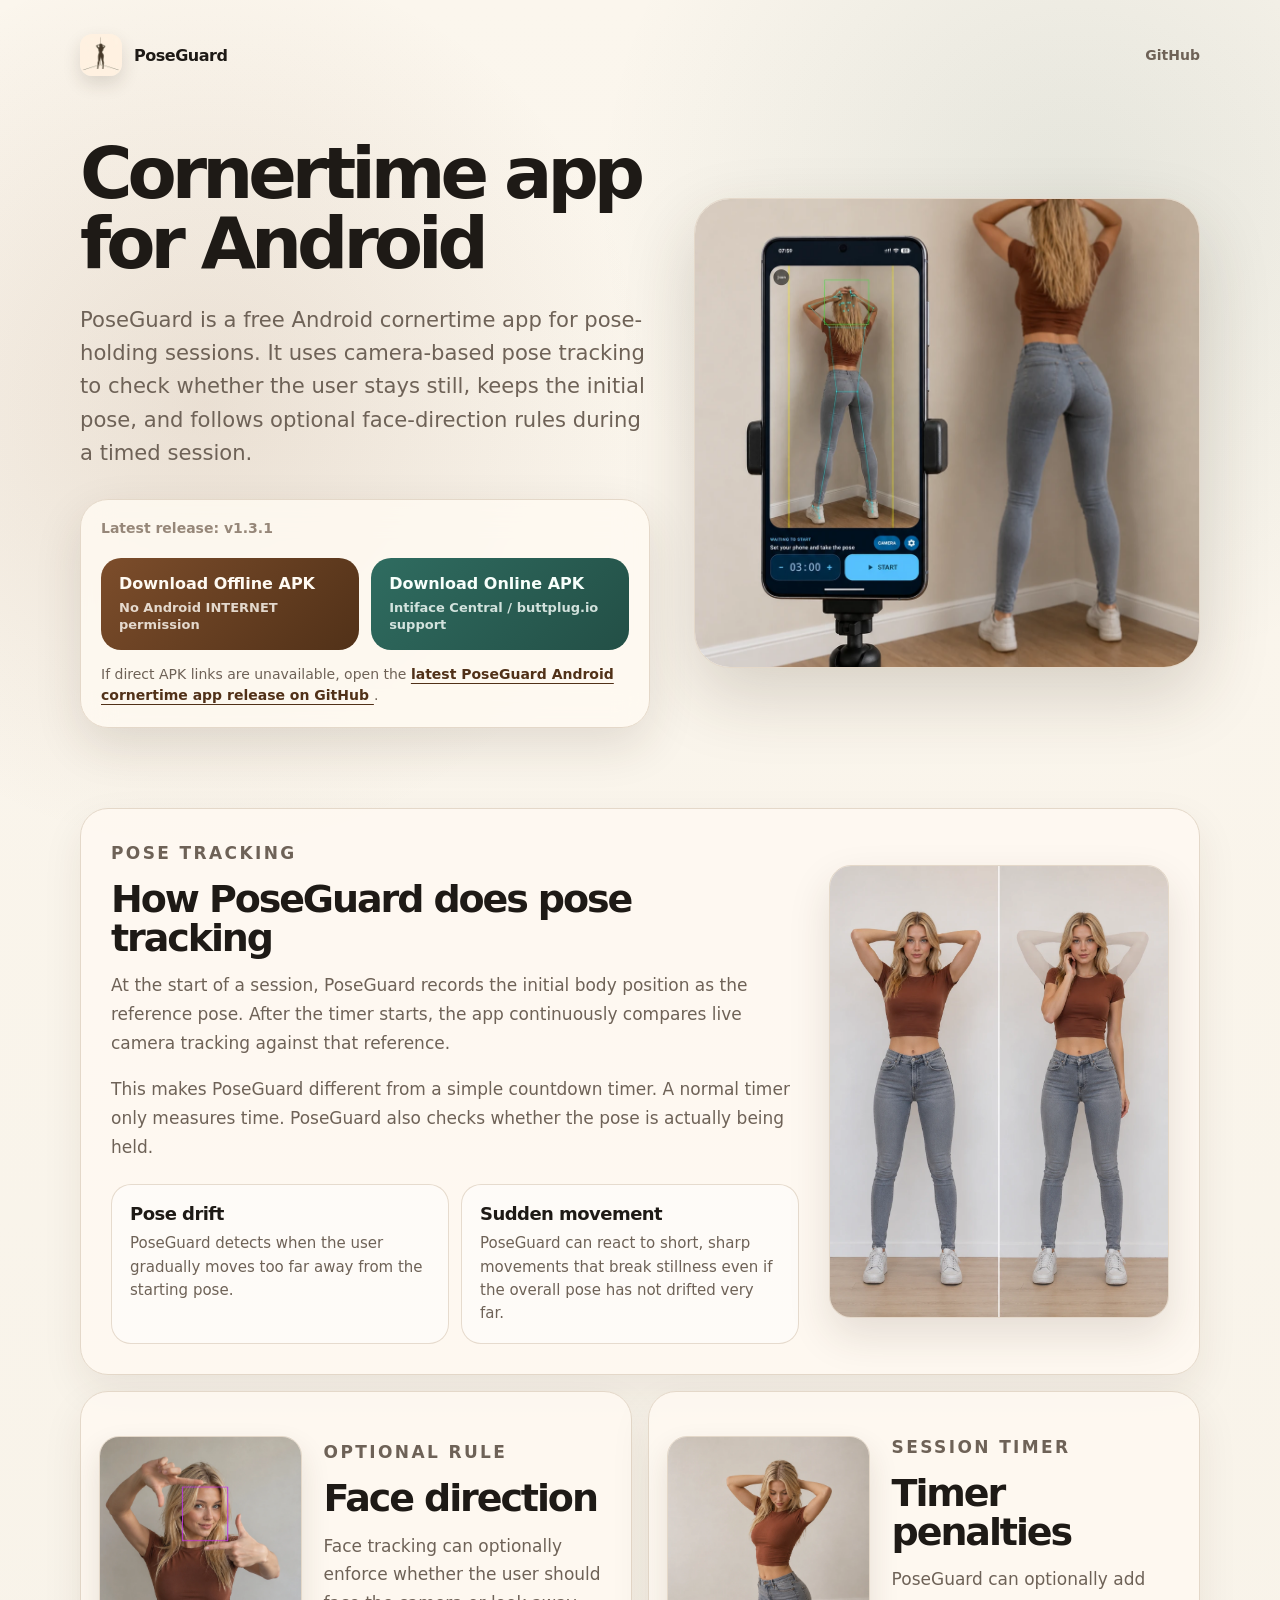
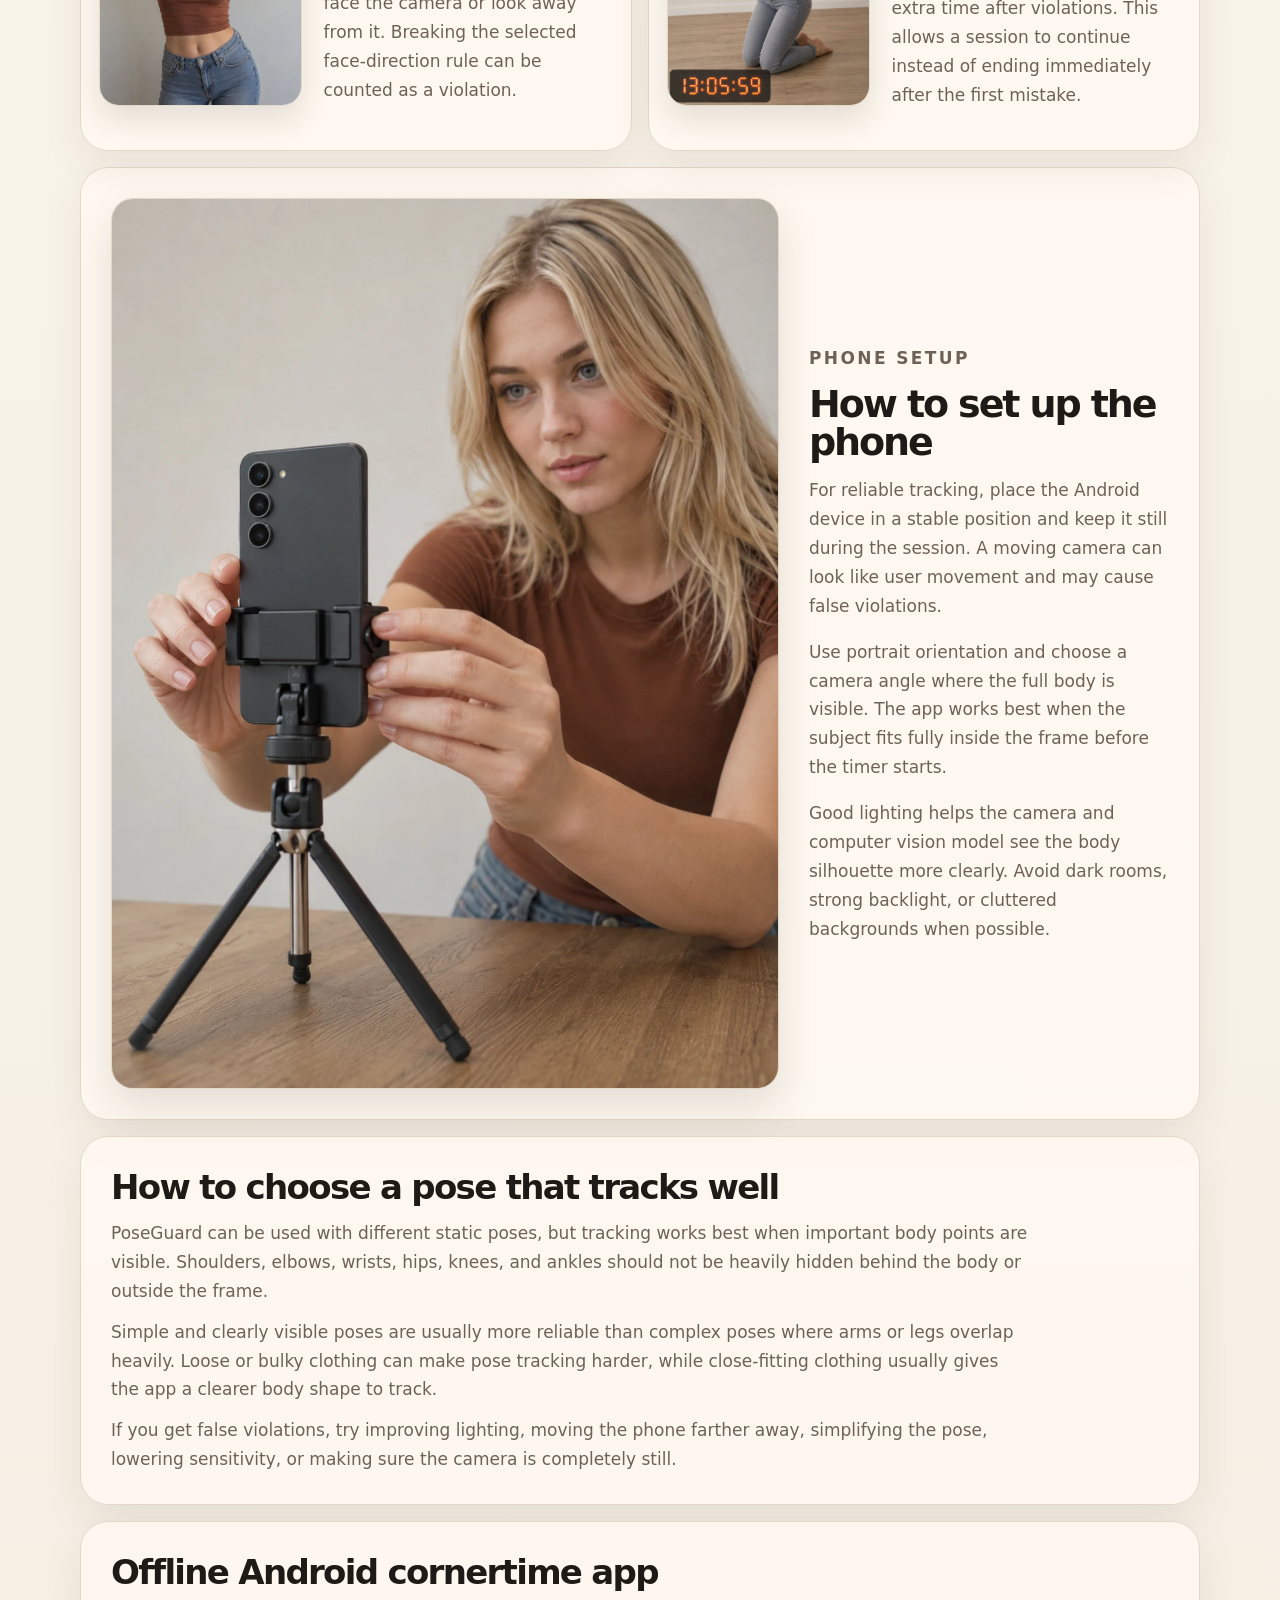
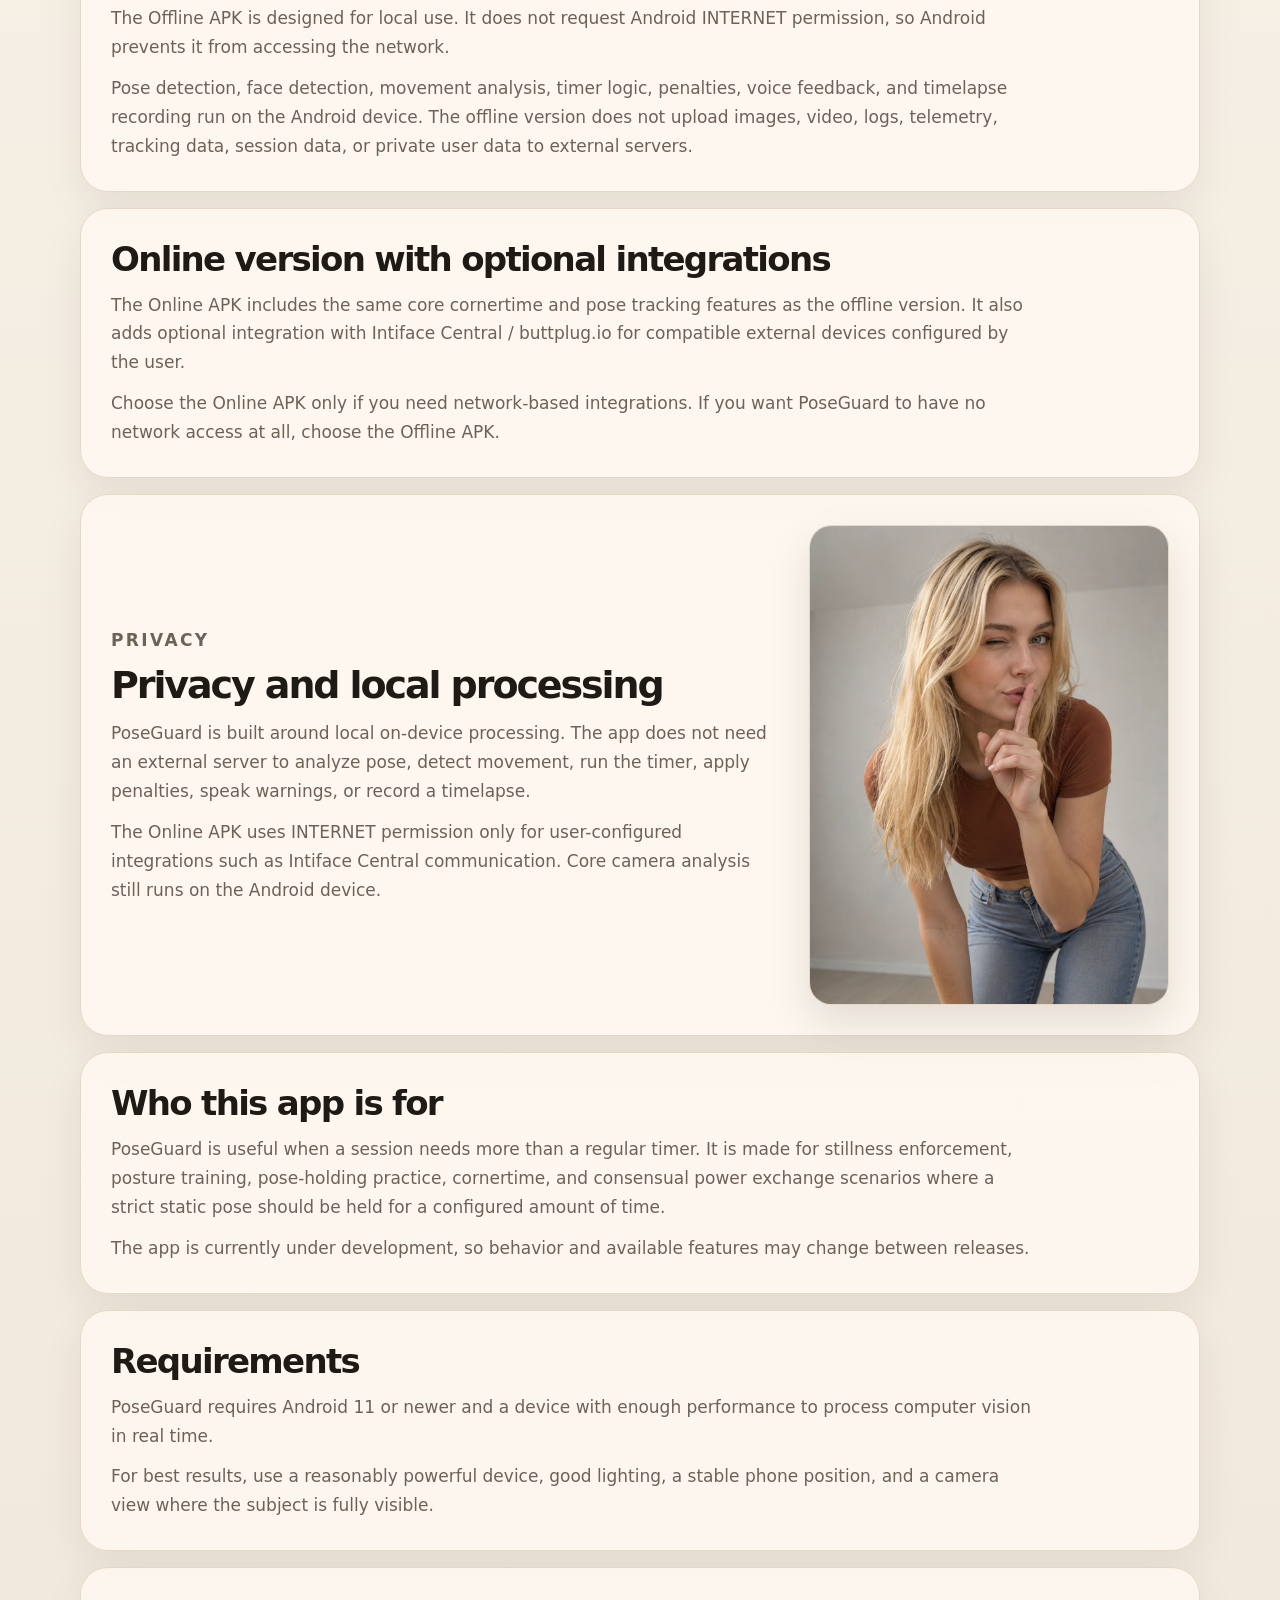
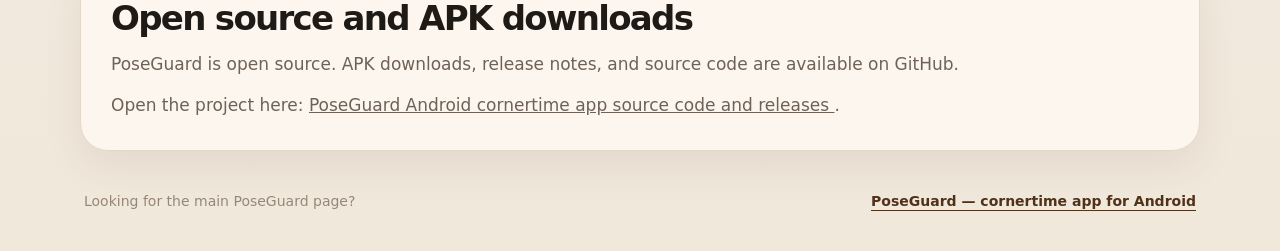
==== cornertime-app/index.html @ 3581acfa "Update index.html" ====
<!doctype html>
<html lang="en">
<head>
  <meta charset="utf-8" />
  <meta name="viewport" content="width=device-width, initial-scale=1" />
  <meta name="theme-color" content="#f7f2e8" />

  <title>Cornertime App for Android — PoseGuard</title>
  <meta
    name="description"
    content="PoseGuard is a free cornertime app for Android with offline pose tracking, stillness detection, movement warnings, face direction checks, timer penalties, and APK downloads from GitHub."
  />
  <meta name="robots" content="index,follow" />
  <link rel="canonical" href="https://poseguard-cornertime.github.io/cornertime-app/" />

  <meta property="og:title" content="Cornertime App for Android — PoseGuard" />
  <meta
    property="og:description"
    content="Free Android cornertime app with offline pose tracking, stillness detection, movement warnings, face direction checks, timer penalties, and APK downloads from GitHub."
  />
  <meta property="og:type" content="website" />
  <meta property="og:url" content="https://poseguard-cornertime.github.io/cornertime-app/" />
  <meta property="og:site_name" content="PoseGuard" />
  <meta property="og:image" content="https://poseguard-cornertime.github.io/assets/slide_1.webp?v=20260614-2" />
  <meta property="og:image:alt" content="PoseGuard cornertime app for Android with pose tracking" />

  <meta name="twitter:card" content="summary_large_image" />
  <meta name="twitter:title" content="Cornertime App for Android — PoseGuard" />
  <meta
    name="twitter:description"
    content="Free Android cornertime app with offline pose tracking, stillness detection, movement warnings, face direction checks, timer penalties, and APK downloads from GitHub."
  />
  <meta name="twitter:image" content="https://poseguard-cornertime.github.io/assets/slide_1.webp?v=20260614-2" />

  <link rel="icon" type="image/png" sizes="32x32" href="../assets/favicon-32.png?v=20260614-2" />
  <link rel="icon" type="image/png" sizes="192x192" href="../assets/icon-192.png?v=20260614-2" />
  <link rel="apple-touch-icon" href="../assets/apple-touch-icon.png?v=20260614-2" />

  <link rel="stylesheet" href="../styles.css?v=20260626-2" />

  <script type="application/ld+json">
  {
    "@context": "https://schema.org",
    "@type": "MobileApplication",
    "name": "PoseGuard",
    "alternateName": "PoseGuard Cornertime App",
    "operatingSystem": "Android 11+",
    "applicationCategory": "UtilityApplication",
    "softwareVersion": "1.3.1",
    "isAccessibleForFree": true,
    "description": "PoseGuard is a free cornertime app for Android with offline pose tracking, stillness detection, movement warnings, face direction checks, timer penalties, and APK downloads from GitHub.",
    "url": "https://poseguard-cornertime.github.io/cornertime-app/",
    "downloadUrl": "https://github.com/incident201/poseGuard/releases/latest",
    "codeRepository": "https://github.com/incident201/poseGuard",
    "image": "https://poseguard-cornertime.github.io/assets/slide_1.webp?v=20260614-2",
    "screenshot": [
      "https://poseguard-cornertime.github.io/assets/slide_1.webp?v=20260614-2",
      "https://poseguard-cornertime.github.io/assets/slide_2.webp?v=20260614-2",
      "https://poseguard-cornertime.github.io/assets/slide_3.webp?v=20260614-2",
      "https://poseguard-cornertime.github.io/assets/slide_4.webp?v=20260614-2"
    ],
    "offers": {
      "@type": "Offer",
      "price": "0",
      "priceCurrency": "USD"
    },
    "sameAs": [
      "https://github.com/incident201/poseGuard"
    ]
  }
  </script>
</head>

<body>
  <main class="page">
  <header class="topbar" aria-label="Site header">
    <a class="brand" href="../" aria-label="PoseGuard home">
      <img src="../assets/icon-192.png?v=20260614-2" alt="" />
      <span>PoseGuard</span>
    </a>

    <a
      class="topbar-link"
      href="https://github.com/incident201/poseGuard"
      aria-label="PoseGuard Android cornertime app on GitHub"
    >
      GitHub
    </a>
  </header>

  <section class="hero">
    <div class="hero-content">
      <h1>Cornertime app for Android</h1>

      <p class="lead">
        PoseGuard is a free Android cornertime app for pose-holding sessions.
        It uses camera-based pose tracking to check whether the user stays still,
        keeps the initial pose, and follows optional face-direction rules during
        a timed session.
      </p>

      <div class="download-box" aria-label="Download PoseGuard cornertime app">
        <p class="release-status">Latest release: v1.3.1</p>

        <div class="download-actions">
          <a
            id="download-offline"
            class="download-button primary"
            href="https://github.com/incident201/poseGuard/releases/download/v1.3.1/poseValidator_v1.3.1_offline_release.apk"
          >
            <strong>Download Offline APK</strong>
            <span>No Android INTERNET permission</span>
          </a>

          <a
            id="download-online"
            class="download-button secondary"
            href="https://github.com/incident201/poseGuard/releases/download/v1.3.1/poseValidator_v1.3.1_online_release.apk"
          >
            <strong>Download Online APK</strong>
            <span>Intiface Central / buttplug.io support</span>
          </a>
        </div>

        <p class="download-note">
          If direct APK links are unavailable, open the
          <a href="https://github.com/incident201/poseGuard/releases/latest">
            latest PoseGuard Android cornertime app release on GitHub
          </a>.
        </p>
      </div>
    </div>

    <figure class="hero-preview">
      <img
        src="../assets/slide_1.webp?v=20260614-2"
        alt="PoseGuard Android cornertime app setup screen"
      />
    </figure>
  </section>

  <section class="illustrated-section tracking-section">
    <div class="section-copy">
      <p class="section-kicker">Pose tracking</p>

      <h2>How PoseGuard does pose tracking</h2>

      <p>
        At the start of a session, PoseGuard records the initial body position as
        the reference pose. After the timer starts, the app continuously compares
        live camera tracking against that reference.
      </p>

      <p>
        This makes PoseGuard different from a simple countdown timer. A normal timer
        only measures time. PoseGuard also checks whether the pose is actually being
        held.
      </p>

      <div class="mini-checks">
        <article>
          <h3>Pose drift</h3>
          <p>
            PoseGuard detects when the user gradually moves too far away from the
            starting pose.
          </p>
        </article>

        <article>
          <h3>Sudden movement</h3>
          <p>
            PoseGuard can react to short, sharp movements that break stillness even
            if the overall pose has not drifted very far.
          </p>
        </article>
      </div>
    </div>

    <figure class="section-image">
      <img
        src="../assets/Slide_howposetracking.webp"
        alt="Illustration explaining how PoseGuard tracks body pose during a session"
        loading="lazy"
        decoding="async"
      />
    </figure>
  </section>

  <section class="visual-card-grid" aria-label="Optional PoseGuard session rules">
    <article class="visual-card">
      <figure class="visual-card-image">
        <img
          src="../assets/Slide_facedetect.webp"
          alt="PoseGuard face direction detection explanation"
          loading="lazy"
          decoding="async"
        />
      </figure>

      <div class="visual-card-body">
        <p class="section-kicker">Optional rule</p>

        <h2>Face direction</h2>

        <p>
          Face tracking can optionally enforce whether the user should face the camera
          or look away from it. Breaking the selected face-direction rule can be counted
          as a violation.
        </p>
      </div>
    </article>

    <article class="visual-card">
      <figure class="visual-card-image">
        <img
          src="../assets/Slide_timer.webp"
          alt="PoseGuard timer penalties explanation"
          loading="lazy"
          decoding="async"
        />
      </figure>

      <div class="visual-card-body">
        <p class="section-kicker">Session timer</p>

        <h2>Timer penalties</h2>

        <p>
          PoseGuard can optionally add extra time after violations. This allows a session
          to continue instead of ending immediately after the first mistake.
        </p>
      </div>
    </article>
  </section>

  <section class="illustrated-section setup-section image-left">
    <figure class="section-image">
      <img
        src="../assets/Slide_setup.webp"
        alt="Recommended phone setup for PoseGuard tracking"
        loading="lazy"
        decoding="async"
      />
    </figure>

    <div class="section-copy">
      <p class="section-kicker">Phone setup</p>

      <h2>How to set up the phone</h2>

      <p>
        For reliable tracking, place the Android device in a stable position and keep
        it still during the session. A moving camera can look like user movement and
        may cause false violations.
      </p>

      <p>
        Use portrait orientation and choose a camera angle where the full body is visible.
        The app works best when the subject fits fully inside the frame before the timer
        starts.
      </p>

      <p>
        Good lighting helps the camera and computer vision model see the body silhouette
        more clearly. Avoid dark rooms, strong backlight, or cluttered backgrounds when
        possible.
      </p>
    </div>
  </section>

  <section class="plain-section">
    <h2>How to choose a pose that tracks well</h2>

    <p>
      PoseGuard can be used with different static poses, but tracking works best when
      important body points are visible. Shoulders, elbows, wrists, hips, knees, and
      ankles should not be heavily hidden behind the body or outside the frame.
    </p>

    <p>
      Simple and clearly visible poses are usually more reliable than complex poses
      where arms or legs overlap heavily. Loose or bulky clothing can make pose tracking
      harder, while close-fitting clothing usually gives the app a clearer body shape
      to track.
    </p>

    <p>
      If you get false violations, try improving lighting, moving the phone farther
      away, simplifying the pose, lowering sensitivity, or making sure the camera is
      completely still.
    </p>
  </section>

  <section class="plain-section">
    <h2>Offline Android cornertime app</h2>

    <p>
      The Offline APK is designed for local use. It does not request Android INTERNET
      permission, so Android prevents it from accessing the network.
    </p>

    <p>
      Pose detection, face detection, movement analysis, timer logic, penalties,
      voice feedback, and timelapse recording run on the Android device. The offline
      version does not upload images, video, logs, telemetry, tracking data, session
      data, or private user data to external servers.
    </p>
  </section>

  <section class="plain-section">
    <h2>Online version with optional integrations</h2>

    <p>
      The Online APK includes the same core cornertime and pose tracking features as
      the offline version. It also adds optional integration with Intiface Central /
      buttplug.io for compatible external devices configured by the user.
    </p>

    <p>
      Choose the Online APK only if you need network-based integrations. If you want
      PoseGuard to have no network access at all, choose the Offline APK.
    </p>
  </section>

  <section class="illustrated-section privacy-section">
    <div class="section-copy">
      <p class="section-kicker">Privacy</p>

      <h2>Privacy and local processing</h2>

      <p>
        PoseGuard is built around local on-device processing. The app does not need
        an external server to analyze pose, detect movement, run the timer, apply
        penalties, speak warnings, or record a timelapse.
      </p>

      <p>
        The Online APK uses INTERNET permission only for user-configured integrations
        such as Intiface Central communication. Core camera analysis still runs on
        the Android device.
      </p>
    </div>

    <figure class="section-image">
      <img
        src="../assets/Slide_privacy.webp"
        alt="PoseGuard privacy and local processing explanation"
        loading="lazy"
        decoding="async"
      />
    </figure>
  </section>

  <section class="plain-section">
    <h2>Who this app is for</h2>

    <p>
      PoseGuard is useful when a session needs more than a regular timer. It is made
      for stillness enforcement, posture training, pose-holding practice, cornertime,
      and consensual power exchange scenarios where a strict static pose should be
      held for a configured amount of time.
    </p>

    <p>
      The app is currently under development, so behavior and available features may
      change between releases.
    </p>
  </section>

  <section class="requirements-section">
    <h2>Requirements</h2>

    <p>
      PoseGuard requires Android 11 or newer and a device with enough performance
      to process computer vision in real time.
    </p>

    <p>
      For best results, use a reasonably powerful device, good lighting, a stable
      phone position, and a camera view where the subject is fully visible.
    </p>
  </section>

  <section class="plain-section">
    <h2>Open source and APK downloads</h2>

    <p>
      PoseGuard is open source. APK downloads, release notes, and source code are
      available on GitHub.
    </p>

    <p>
      Open the project here:
      <a href="https://github.com/incident201/poseGuard">
        PoseGuard Android cornertime app source code and releases
      </a>.
    </p>
  </section>

  <footer class="footer">
    <span>Looking for the main PoseGuard page?</span>
    <a href="../">
      PoseGuard — cornertime app for Android
    </a>
  </footer>
</main>
</body>
</html>
---- styles.css ----
:root {
  color-scheme: light;
  --bg: #f7f2e8;
  --surface: #fffaf2;
  --surface-strong: #ffffff;
  --text: #1e1a16;
  --muted: #6e6257;
  --soft: #968779;
  --line: #e4d8c9;
  --accent: #7c4d2b;
  --accent-dark: #513118;
  --accent-soft: #efe0cf;
  --online: #234f46;
  --online-soft: #dcebe7;
  --shadow: 0 18px 48px rgba(60, 44, 28, 0.12);
  --radius: 28px;
}

* {
  box-sizing: border-box;
}

html {
  background: var(--bg);
}

body {
  margin: 0;
  font-family:
    Inter, ui-sans-serif, system-ui, -apple-system, BlinkMacSystemFont,
    "Segoe UI", sans-serif;
  color: var(--text);
  background:
    radial-gradient(circle at 16% 8%, rgba(124, 77, 43, 0.13), transparent 28rem),
    radial-gradient(circle at 84% 4%, rgba(35, 79, 70, 0.10), transparent 30rem),
    linear-gradient(180deg, #fbf6ed 0%, var(--bg) 48%, #f1e8dc 100%);
}

img {
  max-width: 100%;
}

a {
  color: inherit;
}

.page {
  width: min(1120px, calc(100% - 36px));
  margin: 0 auto;
  padding: 24px 0 42px;
}

.topbar {
  display: flex;
  align-items: center;
  justify-content: space-between;
  gap: 16px;
  padding: 10px 0 22px;
}

.brand {
  display: inline-flex;
  align-items: center;
  gap: 12px;
  color: var(--text);
  text-decoration: none;
  font-weight: 850;
  letter-spacing: -0.03em;
}

.brand img {
  width: 42px;
  height: 42px;
  border-radius: 12px;
  box-shadow: 0 8px 18px rgba(60, 44, 28, 0.14);
}

.topbar-link {
  color: var(--muted);
  font-size: 14px;
  font-weight: 750;
  text-decoration: none;
}

.topbar-link:hover {
  color: var(--text);
}

.hero {
  display: grid;
  grid-template-columns: minmax(0, 1.06fr) minmax(320px, 0.94fr);
  gap: 44px;
  align-items: center;
  min-height: auto;
  padding: 40px 0 64px;
}

.hero-content {
  min-width: 0;
}

.eyebrow {
  margin: 0 0 18px;
  color: var(--accent);
  font-size: 13px;
  font-weight: 850;
  letter-spacing: 0.13em;
  text-transform: uppercase;
}

h1,
h2,
h3,
p {
  margin-top: 0;
}

h1 {
  max-width: 780px;
  margin-bottom: 24px;
  font-size: clamp(42px, 5.6vw, 72px);
  line-height: 0.98;
  letter-spacing: -0.07em;
}

.lead {
  max-width: 760px;
  margin-bottom: 30px;
  color: var(--muted);
  font-size: clamp(18px, 1.65vw, 22px);
  line-height: 1.58;
}

.download-box {
  max-width: 760px;
  padding: 20px;
  border: 1px solid var(--line);
  border-radius: var(--radius);
  background: rgba(255, 250, 242, 0.82);
  box-shadow: var(--shadow);
  backdrop-filter: blur(16px);
}

.release-status {
  min-height: 22px;
  margin-bottom: 16px;
  color: var(--soft);
  font-size: 14px;
  font-weight: 800;
}

.download-actions {
  display: grid;
  grid-template-columns: repeat(2, minmax(0, 1fr));
  gap: 12px;
}

.download-button {
  display: flex;
  flex-direction: column;
  justify-content: center;
  min-height: 78px;
  padding: 16px 18px;
  border-radius: 20px;
  text-decoration: none;
  transition:
    transform 160ms ease,
    box-shadow 160ms ease,
    background 160ms ease;
}

.download-button:hover {
  transform: translateY(-2px);
  box-shadow: 0 14px 30px rgba(60, 44, 28, 0.16);
}

.download-button strong {
  font-size: 16px;
  line-height: 1.2;
}

.download-button span {
  margin-top: 5px;
  font-size: 13px;
  font-weight: 650;
  line-height: 1.35;
  opacity: 0.82;
}

.download-button.primary {
  color: #fffaf2;
  background: linear-gradient(135deg, var(--accent), var(--accent-dark));
}

.download-button.secondary {
  color: #f7fffb;
  background: linear-gradient(135deg, #2f6c60, var(--online));
}

.download-note {
  margin: 14px 0 0;
  color: var(--muted);
  font-size: 14px;
  line-height: 1.55;
}

.download-note a {
  color: var(--accent-dark);
  font-weight: 800;
  text-underline-offset: 4px;
}

.hero-preview {
  overflow: hidden;
  margin: 0;
  border: 1px solid var(--line);
  border-radius: 36px;
  background: var(--surface);
  box-shadow: 0 28px 70px rgba(60, 44, 28, 0.18);
}

.hero-preview img {
  display: block;
  width: 100%;
  height: clamp(420px, 52vh, 580px);
  object-fit: cover;
}

.version-summary {
  display: grid;
  grid-template-columns: repeat(2, minmax(0, 1fr));
  gap: 16px;
  margin-top: 16px;
}

.version-summary article,
.plain-section,
.privacy-section,
.requirements-section {
  border: 1px solid var(--line);
  border-radius: var(--radius);
  background: rgba(255, 250, 242, 0.84);
  box-shadow: 0 16px 40px rgba(60, 44, 28, 0.08);
}

.version-summary article {
  padding: 26px;
}

.version-summary h2,
.plain-section h2,
.privacy-section h2,
.requirements-section h2 {
  margin-bottom: 12px;
  font-size: clamp(24px, 3vw, 34px);
  letter-spacing: -0.05em;
}

.version-summary p,
.plain-section p,
.privacy-section p,
.requirements-section p {
  color: var(--muted);
  line-height: 1.7;
}

.version-summary p {
  margin-bottom: 0;
}

.plain-section,
.privacy-section,
.requirements-section {
  margin-top: 16px;
  padding: 30px;
}

.plain-section p,
.privacy-section p {
  max-width: 920px;
  margin-bottom: 12px;
  font-size: 17px;
}

.plain-section p:last-child,
.privacy-section p:last-child {
  margin-bottom: 0;
}

.privacy-section {
  background:
    linear-gradient(135deg, rgba(220, 235, 231, 0.88), rgba(255, 250, 242, 0.9));
}

.requirements-section p {
  max-width: 920px;
  margin-bottom: 0;
  font-size: 17px;
}

.requirements-section p + p {
  margin-top: 12px;
}

.section-kicker {
  margin: 0 0 12px;
  color: var(--accent);
  font-size: 12px;
  font-weight: 900;
  letter-spacing: 0.14em;
  text-transform: uppercase;
}

.illustrated-section {
  display: grid;
  grid-template-columns: minmax(0, 1.14fr) minmax(260px, 360px);
  gap: 30px;
  align-items: center;
  margin-top: 16px;
  padding: 30px;
  border: 1px solid var(--line);
  border-radius: var(--radius);
  background: rgba(255, 250, 242, 0.84);
  box-shadow: 0 16px 40px rgba(60, 44, 28, 0.08);
}

.tracking-section {
  grid-template-columns: minmax(0, 1.28fr) minmax(260px, 340px);
}

.section-copy {
  min-width: 0;
}

.section-copy h2,
.visual-card-body h2 {
  margin-bottom: 14px;
  font-size: clamp(26px, 3vw, 38px);
  line-height: 1.02;
  letter-spacing: -0.055em;
}

.section-copy p,
.visual-card-body p {
  max-width: 900px;
  color: var(--muted);
  font-size: 17px;
  line-height: 1.7;
}

.section-copy p:last-child,
.visual-card-body p:last-child {
  margin-bottom: 0;
}

.section-image,
.visual-card-image {
  margin: 0;
}

.section-image img,
.visual-card-image img {
  display: block;
  width: 100%;
  aspect-ratio: 3 / 4;
  object-fit: cover;
  border: 1px solid var(--line);
  border-radius: 22px;
  background: var(--surface-strong);
  box-shadow: 0 18px 42px rgba(60, 44, 28, 0.13);
}

.mini-checks {
  display: grid;
  grid-template-columns: repeat(2, minmax(0, 1fr));
  gap: 12px;
  margin-top: 22px;
}

.mini-checks article {
  padding: 18px;
  border: 1px solid rgba(228, 216, 201, 0.9);
  border-radius: 20px;
  background: rgba(255, 255, 255, 0.48);
}

.mini-checks h3 {
  margin: 0 0 8px;
  font-size: 18px;
  line-height: 1.2;
  letter-spacing: -0.03em;
}

.mini-checks p {
  margin: 0;
  font-size: 15px;
  line-height: 1.55;
}

.visual-card-grid {
  display: grid;
  grid-template-columns: repeat(2, minmax(0, 1fr));
  gap: 16px;
  margin-top: 16px;
}

.visual-card {
  display: grid;
  grid-template-columns: minmax(150px, 0.72fr) minmax(0, 1fr);
  gap: 22px;
  align-items: center;
  min-height: 360px;
  padding: 18px 26px 18px 18px;
  border: 1px solid var(--line);
  border-radius: var(--radius);
  background: rgba(255, 250, 242, 0.84);
  box-shadow: 0 16px 40px rgba(60, 44, 28, 0.08);
}

.visual-card-body {
  min-width: 0;
}

.visual-card-image img {
  border-radius: 20px;
  box-shadow: 0 14px 30px rgba(60, 44, 28, 0.12);
}

.footer {
  display: flex;
  justify-content: space-between;
  gap: 16px;
  margin-top: 24px;
  padding: 18px 4px 0;
  color: var(--soft);
  font-size: 14px;
}

.footer a {
  color: var(--accent-dark);
  font-weight: 800;
  text-decoration-thickness: 1px;
  text-underline-offset: 4px;
}

@media (max-width: 980px) {
  .hero {
    grid-template-columns: 1fr;
    gap: 32px;
    min-height: auto;
    padding: 10px 0 36px;
  }

  .hero-preview {
    order: -1;
  }

  .hero-preview img {
    height: auto;
    min-height: 300px;
    max-height: 560px;
  }

  .illustrated-section,
  .tracking-section {
    grid-template-columns: 1fr;
  }

  .image-left .section-image {
    order: 2;
  }

  .image-left .section-copy {
    order: 1;
  }

  .section-image img {
    max-width: 430px;
    margin: 0 auto;
  }

  .visual-card-grid {
    grid-template-columns: 1fr;
  }

  .visual-card {
    grid-template-columns: minmax(180px, 300px) minmax(0, 1fr);
    min-height: auto;
  }
}

@media (max-width: 680px) {
  .page {
    width: min(100% - 24px, 1120px);
    padding-top: 12px;
  }

  .topbar {
    padding-bottom: 18px;
  }

  h1 {
    font-size: clamp(42px, 15vw, 62px);
  }

  .lead {
    font-size: 18px;
  }

  .download-actions,
  .version-summary {
    grid-template-columns: 1fr;
  }

  .download-box,
  .version-summary article,
  .plain-section,
  .privacy-section,
  .requirements-section {
    border-radius: 22px;
  }

  .hero-preview {
    border-radius: 24px;
  }

  .hero-preview img {
    min-height: 240px;
  }

  .illustrated-section {
    gap: 22px;
    padding: 22px;
    border-radius: 22px;
  }

  .section-copy h2,
  .visual-card-body h2 {
    font-size: clamp(25px, 8vw, 34px);
  }

  .section-copy p,
  .visual-card-body p {
    font-size: 16px;
  }

  .mini-checks {
    grid-template-columns: 1fr;
  }

  .visual-card {
    grid-template-columns: 1fr;
    gap: 16px;
    padding: 18px;
    border-radius: 22px;
  }

  .visual-card-image img {
    max-width: 360px;
    margin: 0 auto;
  }

  .section-image img,
  .visual-card-image img {
    border-radius: 18px;
  }

  .footer {
    flex-direction: column;
  }
}
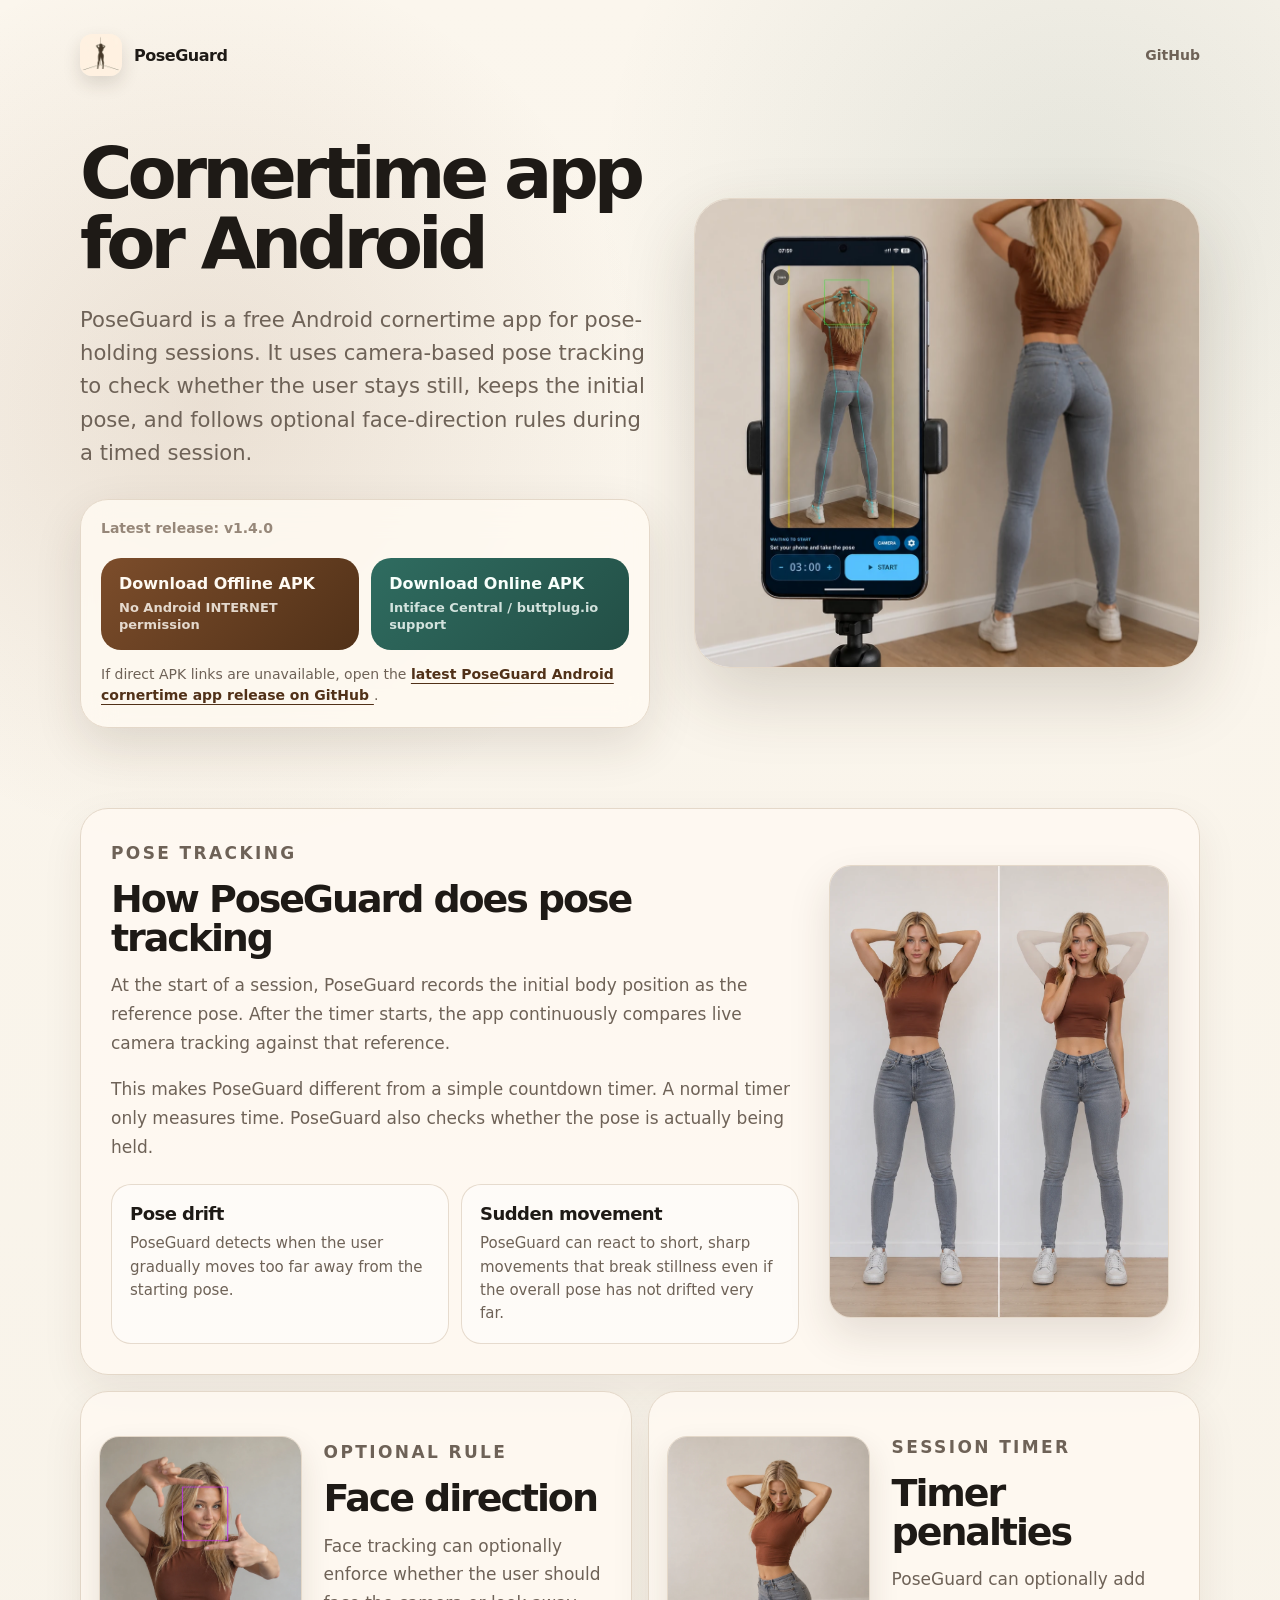
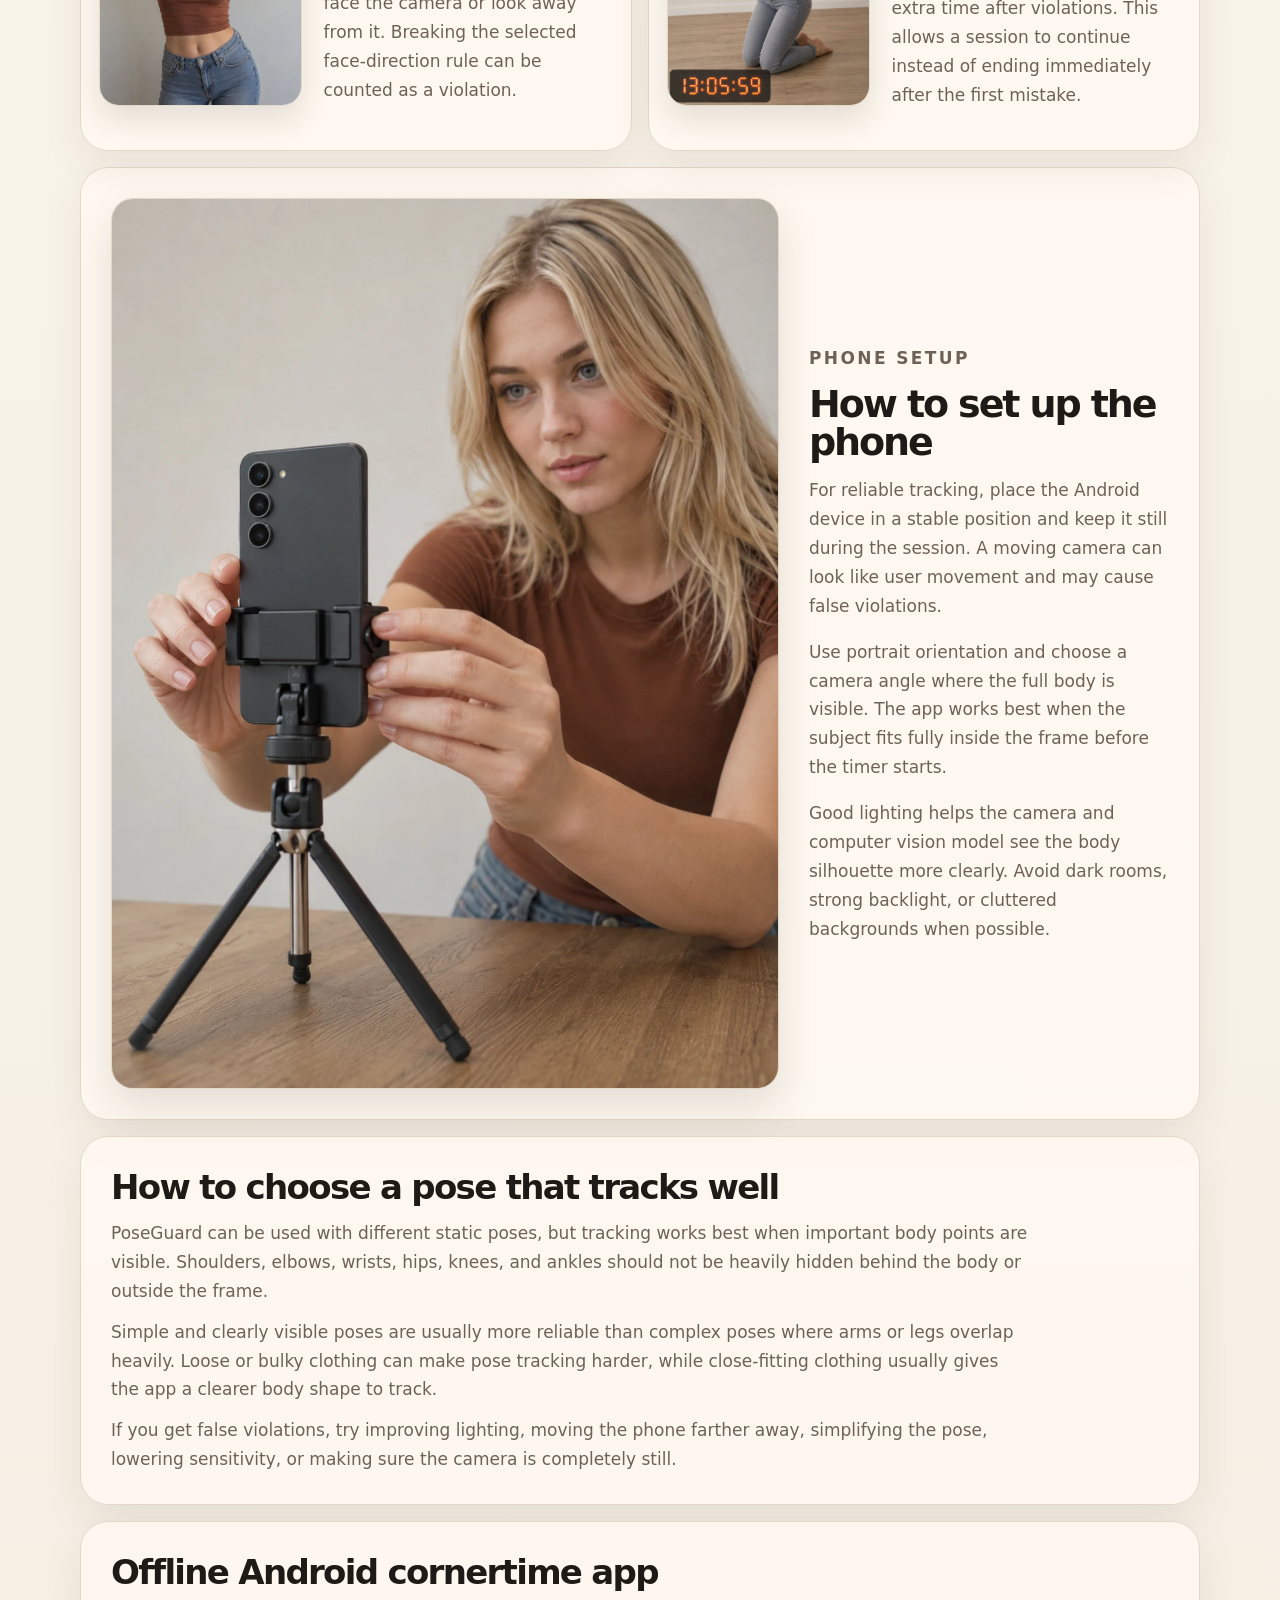
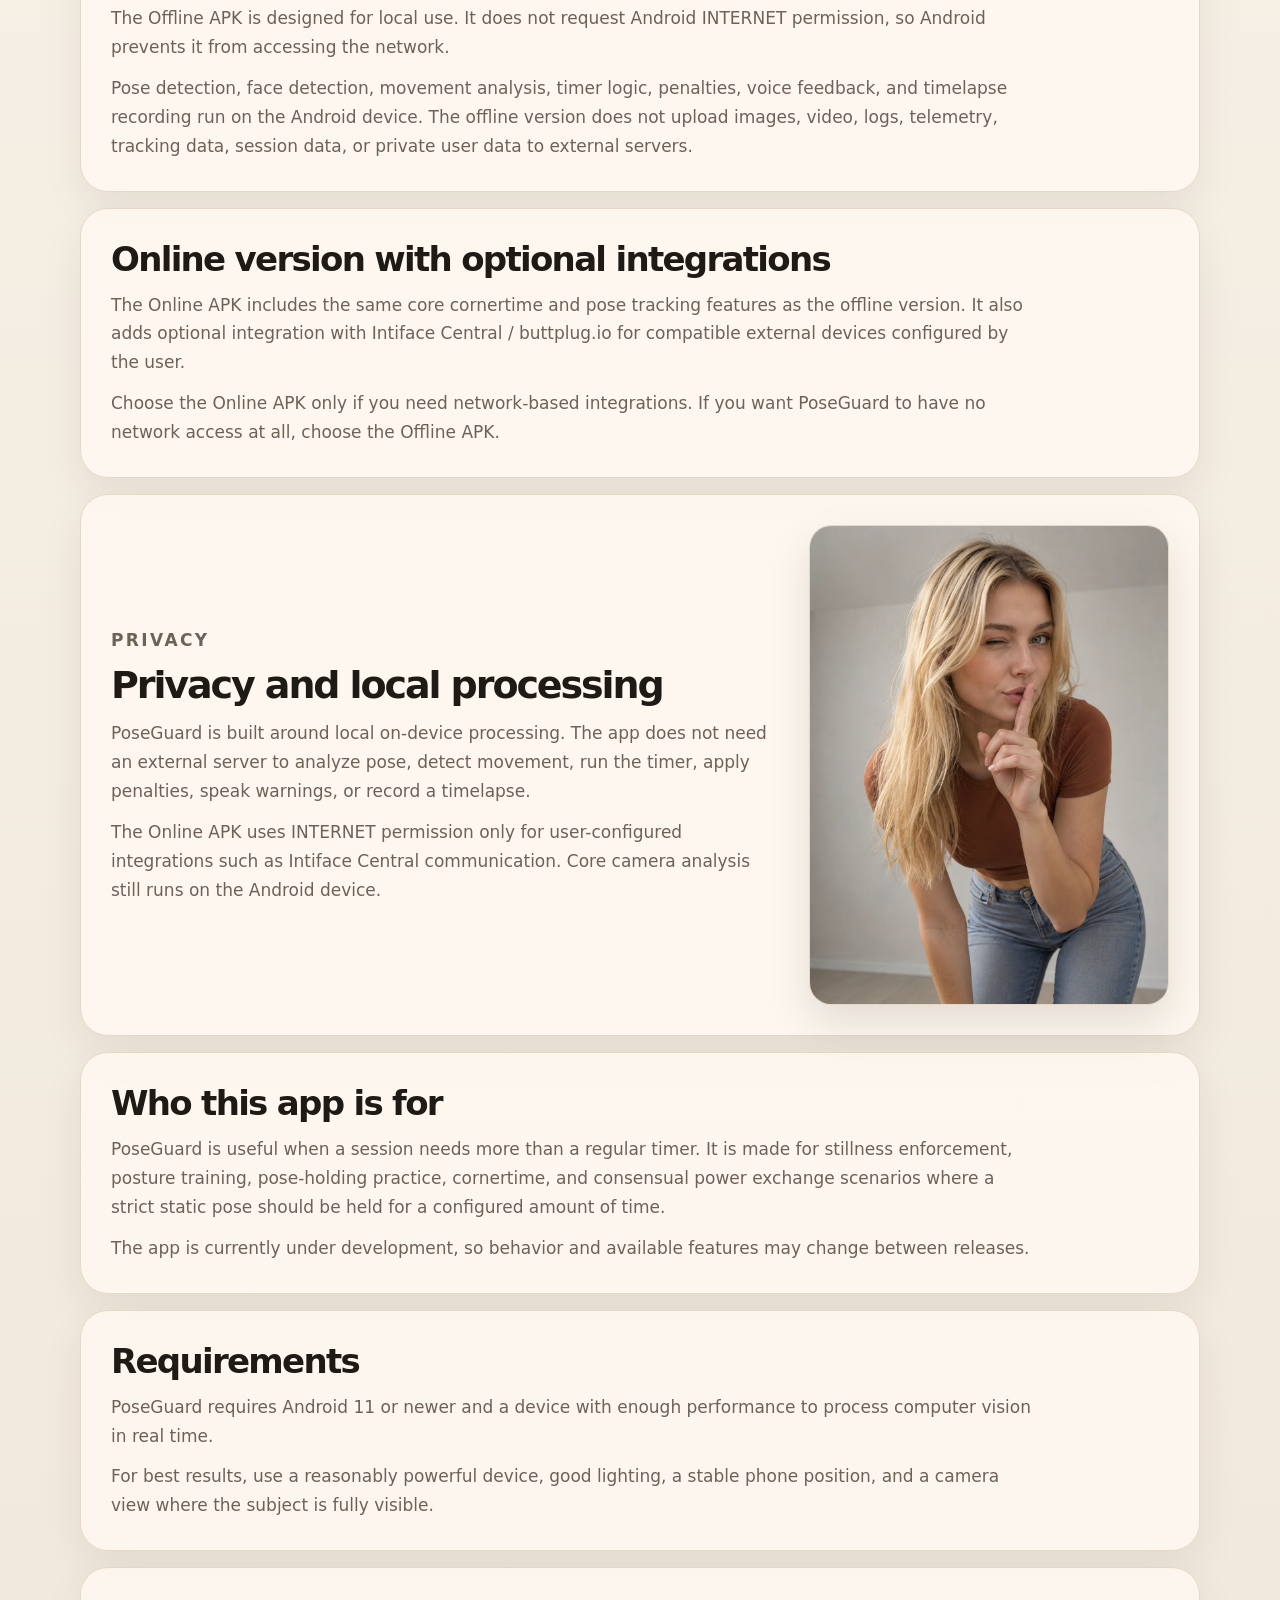
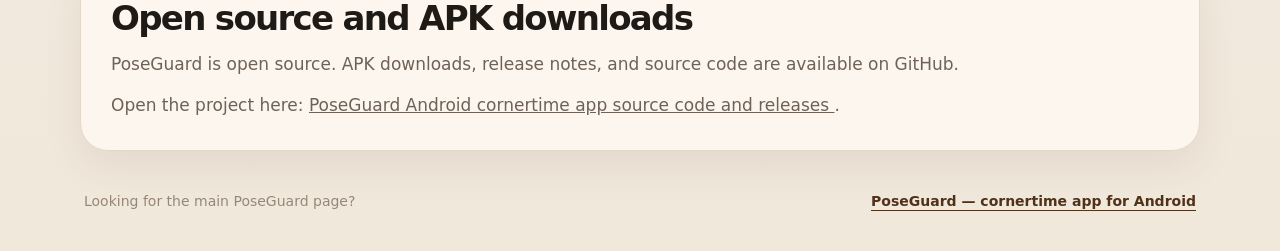
==== commit f192fad6: "Update index.html" ====
--- a/cornertime-app/index.html
+++ b/cornertime-app/index.html
@@ -46,7 +46,7 @@
     "alternateName": "PoseGuard Cornertime App",
     "operatingSystem": "Android 11+",
     "applicationCategory": "UtilityApplication",
-    "softwareVersion": "1.3.1",
+    "softwareVersion": "1.4.0",
     "isAccessibleForFree": true,
     "description": "PoseGuard is a free cornertime app for Android with offline pose tracking, stillness detection, movement warnings, face direction checks, timer penalties, and APK downloads from GitHub.",
     "url": "https://poseguard-cornertime.github.io/cornertime-app/",
@@ -100,13 +100,13 @@
       </p>
 
       <div class="download-box" aria-label="Download PoseGuard cornertime app">
-        <p class="release-status">Latest release: v1.3.1</p>
+        <p class="release-status">Latest release: v1.4.0</p>
 
         <div class="download-actions">
           <a
             id="download-offline"
             class="download-button primary"
-            href="https://github.com/incident201/poseGuard/releases/download/v1.3.1/poseValidator_v1.3.1_offline_release.apk"
+            href="https://github.com/incident201/poseGuard/releases/download/v1.4.0/poseValidator_v1.4.0_offline_release.apk"
           >
             <strong>Download Offline APK</strong>
             <span>No Android INTERNET permission</span>
@@ -115,7 +115,7 @@
           <a
             id="download-online"
             class="download-button secondary"
-            href="https://github.com/incident201/poseGuard/releases/download/v1.3.1/poseValidator_v1.3.1_online_release.apk"
+            href="https://github.com/incident201/poseGuard/releases/download/v1.4.0/poseValidator_v1.4.0_online_release.apk"
           >
             <strong>Download Online APK</strong>
             <span>Intiface Central / buttplug.io support</span>
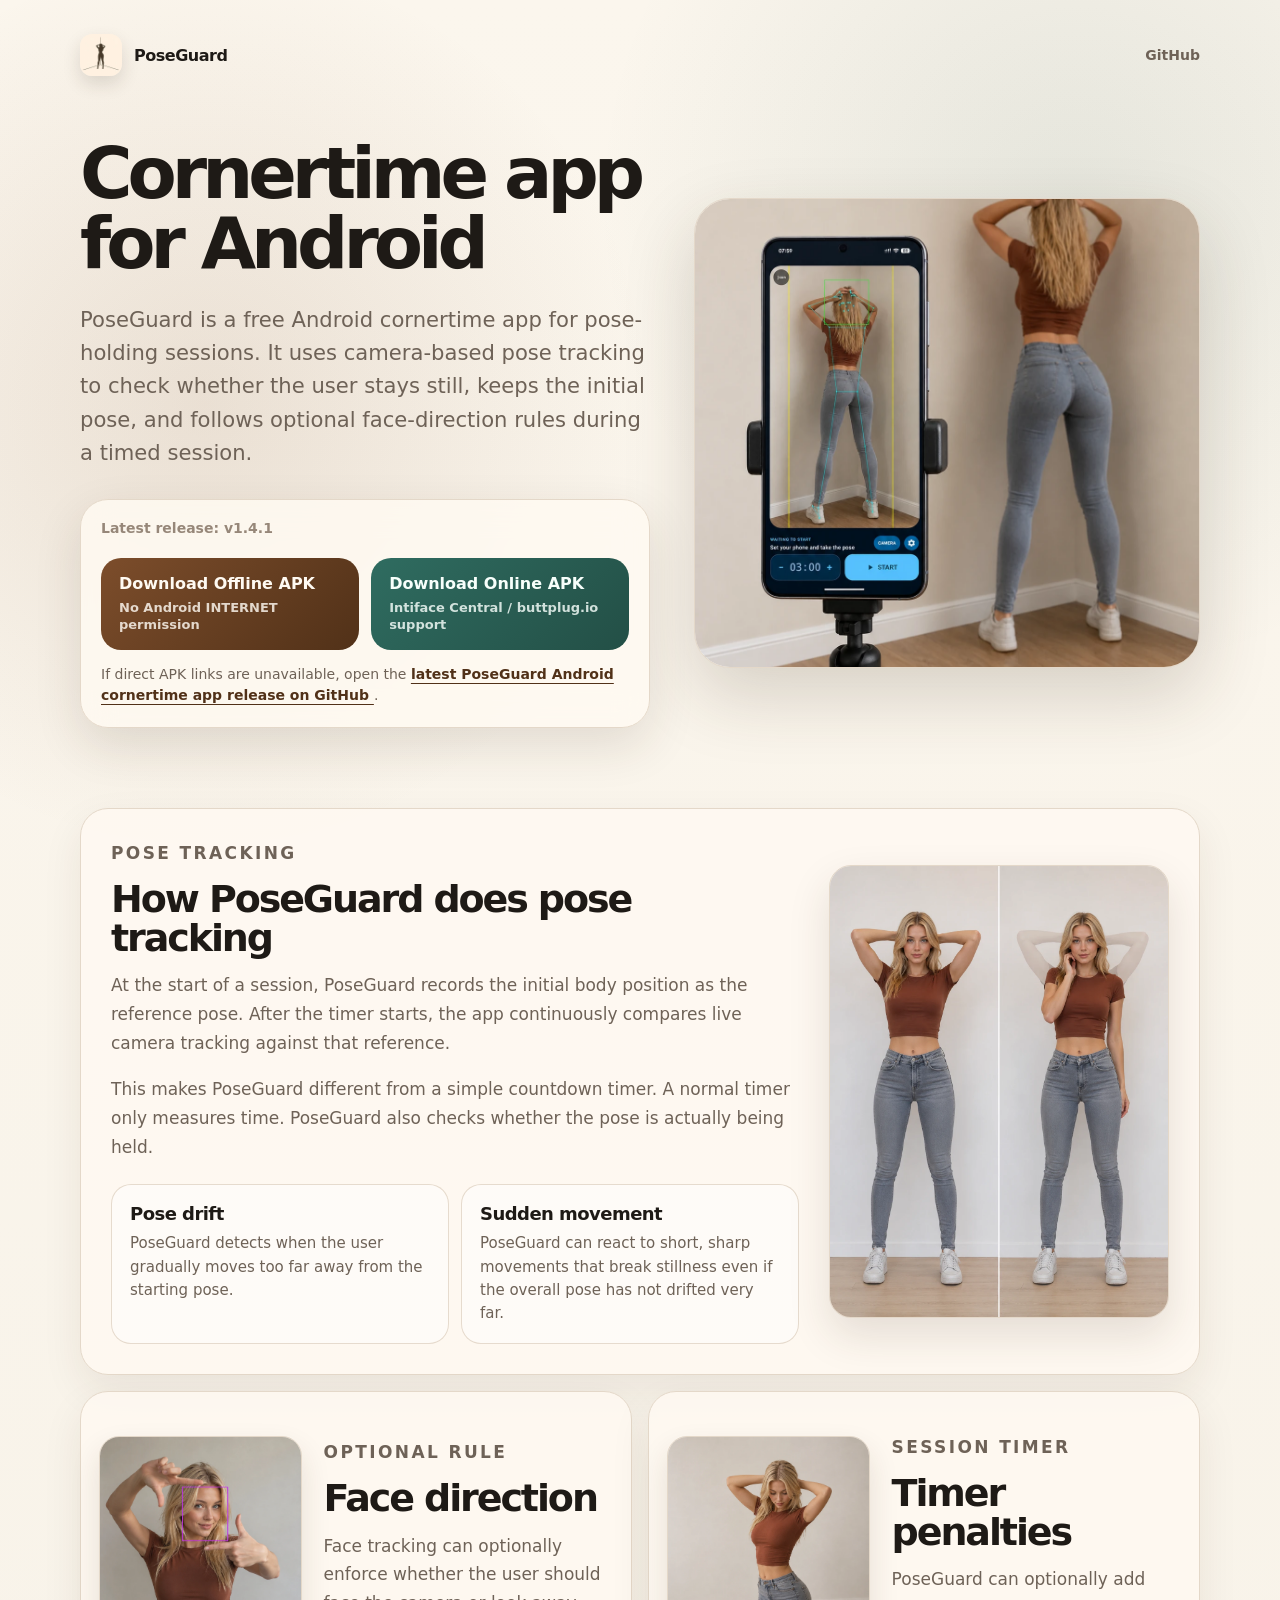
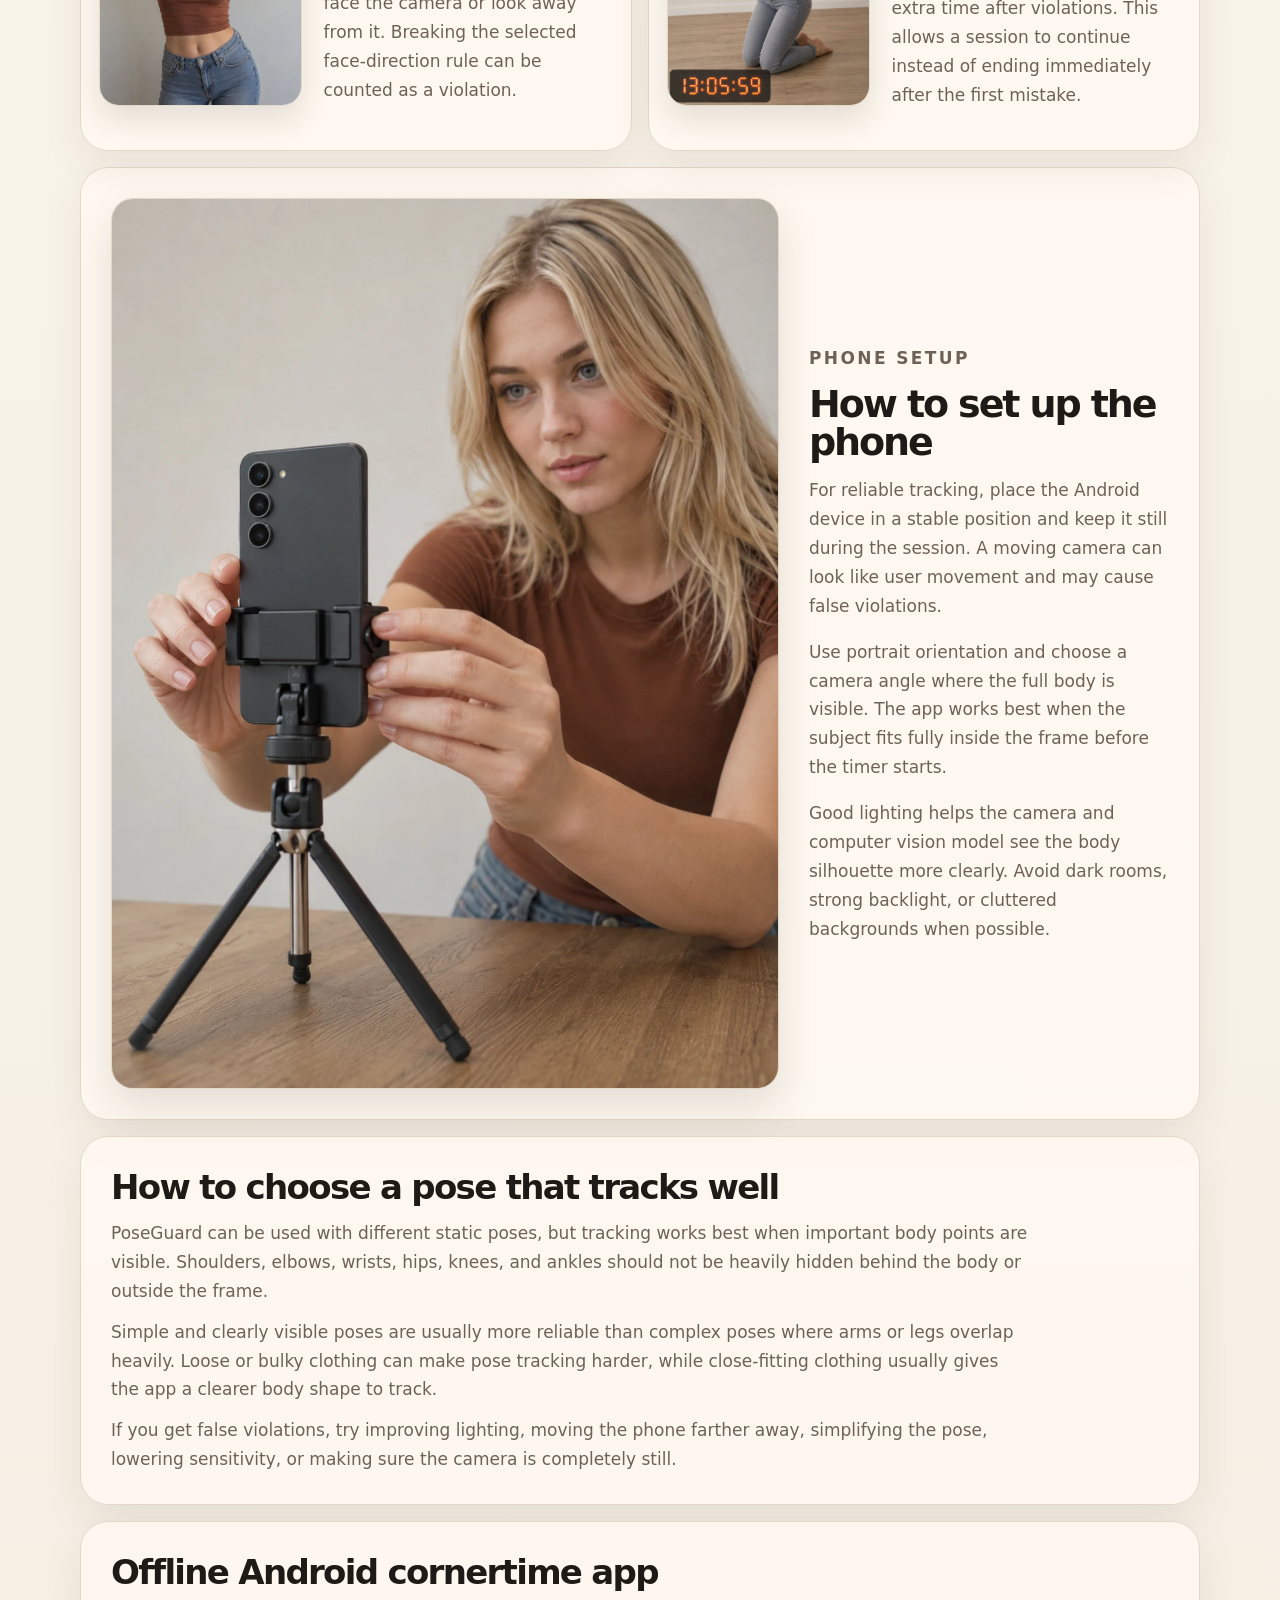
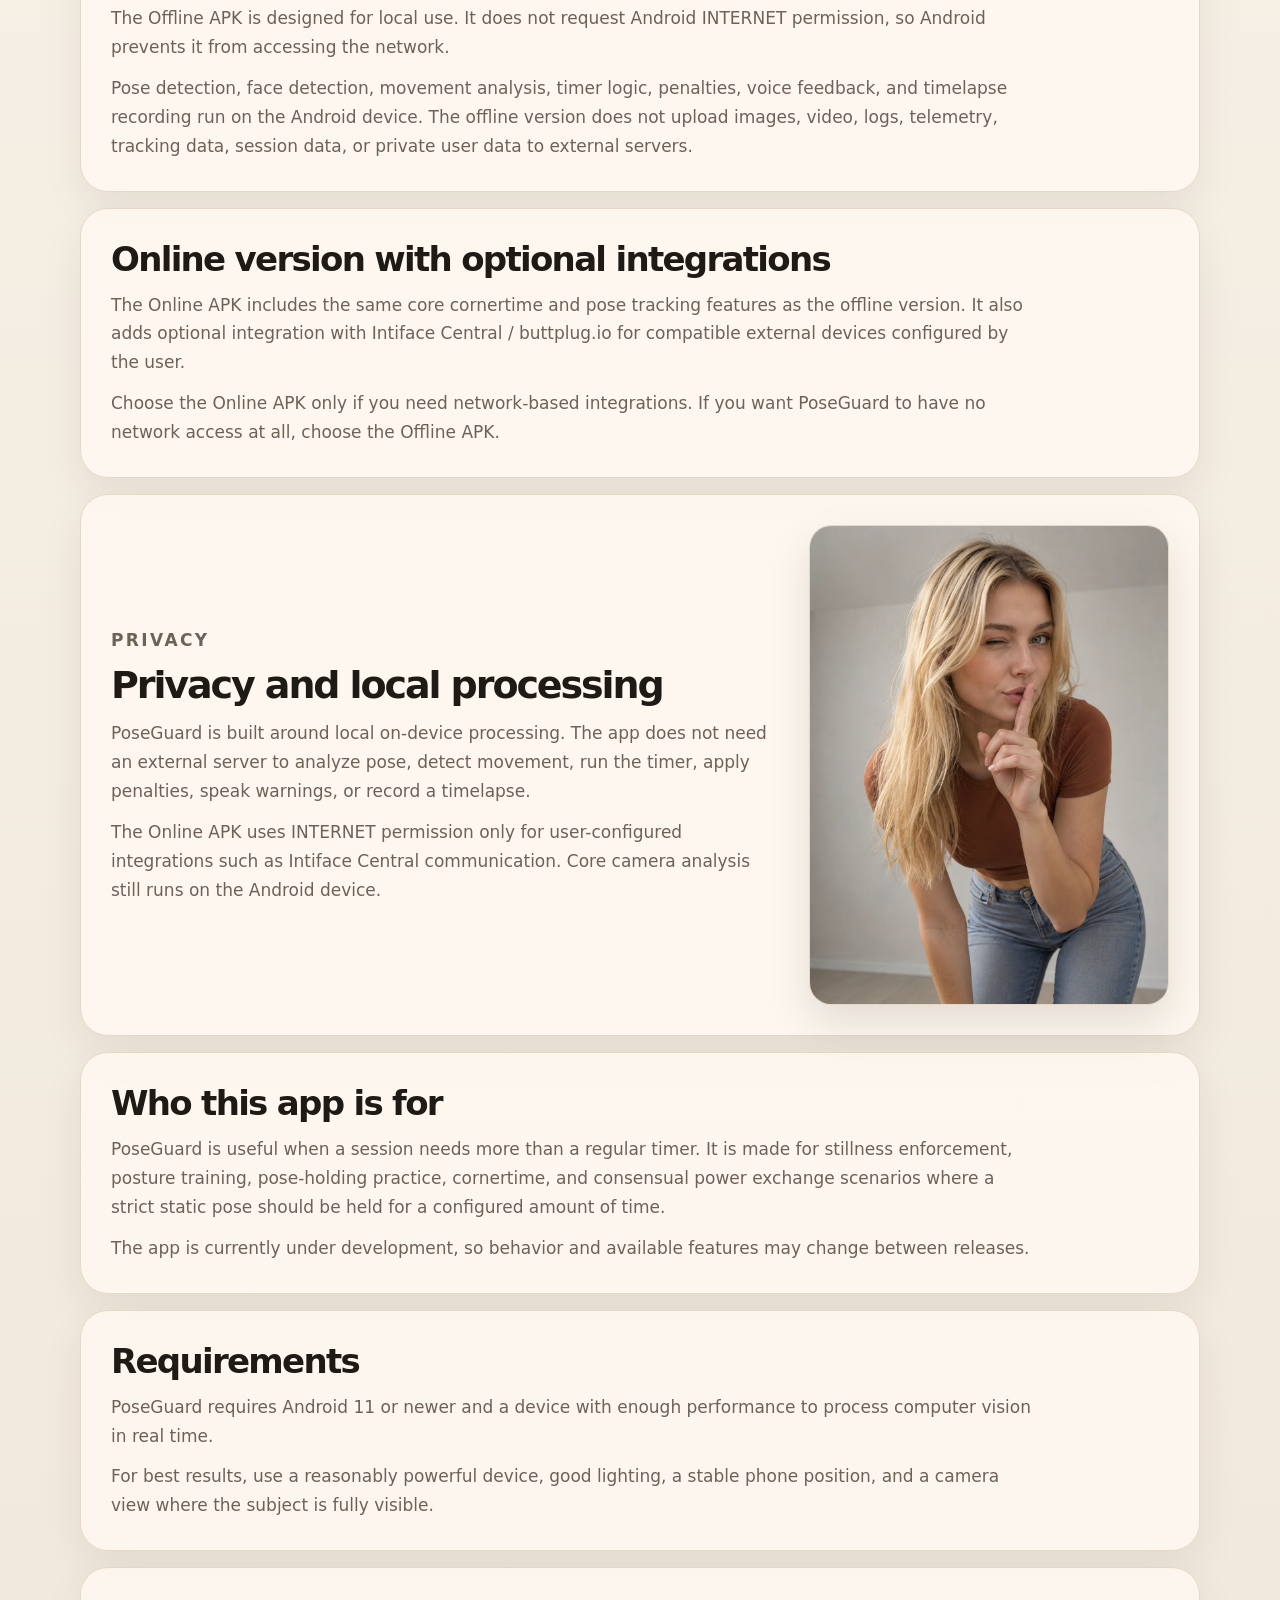
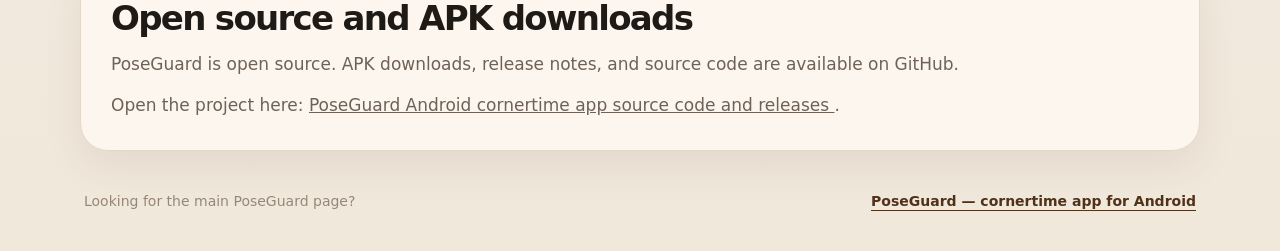
==== commit e4c33c22: "Update PoseGuard download links to v1.4.1" ====
--- a/cornertime-app/index.html
+++ b/cornertime-app/index.html
@@ -46,7 +46,7 @@
     "alternateName": "PoseGuard Cornertime App",
     "operatingSystem": "Android 11+",
     "applicationCategory": "UtilityApplication",
-    "softwareVersion": "1.4.0",
+    "softwareVersion": "1.4.1",
     "isAccessibleForFree": true,
     "description": "PoseGuard is a free cornertime app for Android with offline pose tracking, stillness detection, movement warnings, face direction checks, timer penalties, and APK downloads from GitHub.",
     "url": "https://poseguard-cornertime.github.io/cornertime-app/",
@@ -100,13 +100,13 @@
       </p>
 
       <div class="download-box" aria-label="Download PoseGuard cornertime app">
-        <p class="release-status">Latest release: v1.4.0</p>
+        <p class="release-status">Latest release: v1.4.1</p>
 
         <div class="download-actions">
           <a
             id="download-offline"
             class="download-button primary"
-            href="https://github.com/incident201/poseGuard/releases/download/v1.4.0/poseValidator_v1.4.0_offline_release.apk"
+            href="https://github.com/incident201/poseGuard/releases/download/v1.4.1/poseGuard_v1.4.1_offline_release.apk"
           >
             <strong>Download Offline APK</strong>
             <span>No Android INTERNET permission</span>
@@ -115,7 +115,7 @@
           <a
             id="download-online"
             class="download-button secondary"
-            href="https://github.com/incident201/poseGuard/releases/download/v1.4.0/poseValidator_v1.4.0_online_release.apk"
+            href="https://github.com/incident201/poseGuard/releases/download/v1.4.1/poseGuard_v1.4.1_online_release.apk"
           >
             <strong>Download Online APK</strong>
             <span>Intiface Central / buttplug.io support</span>
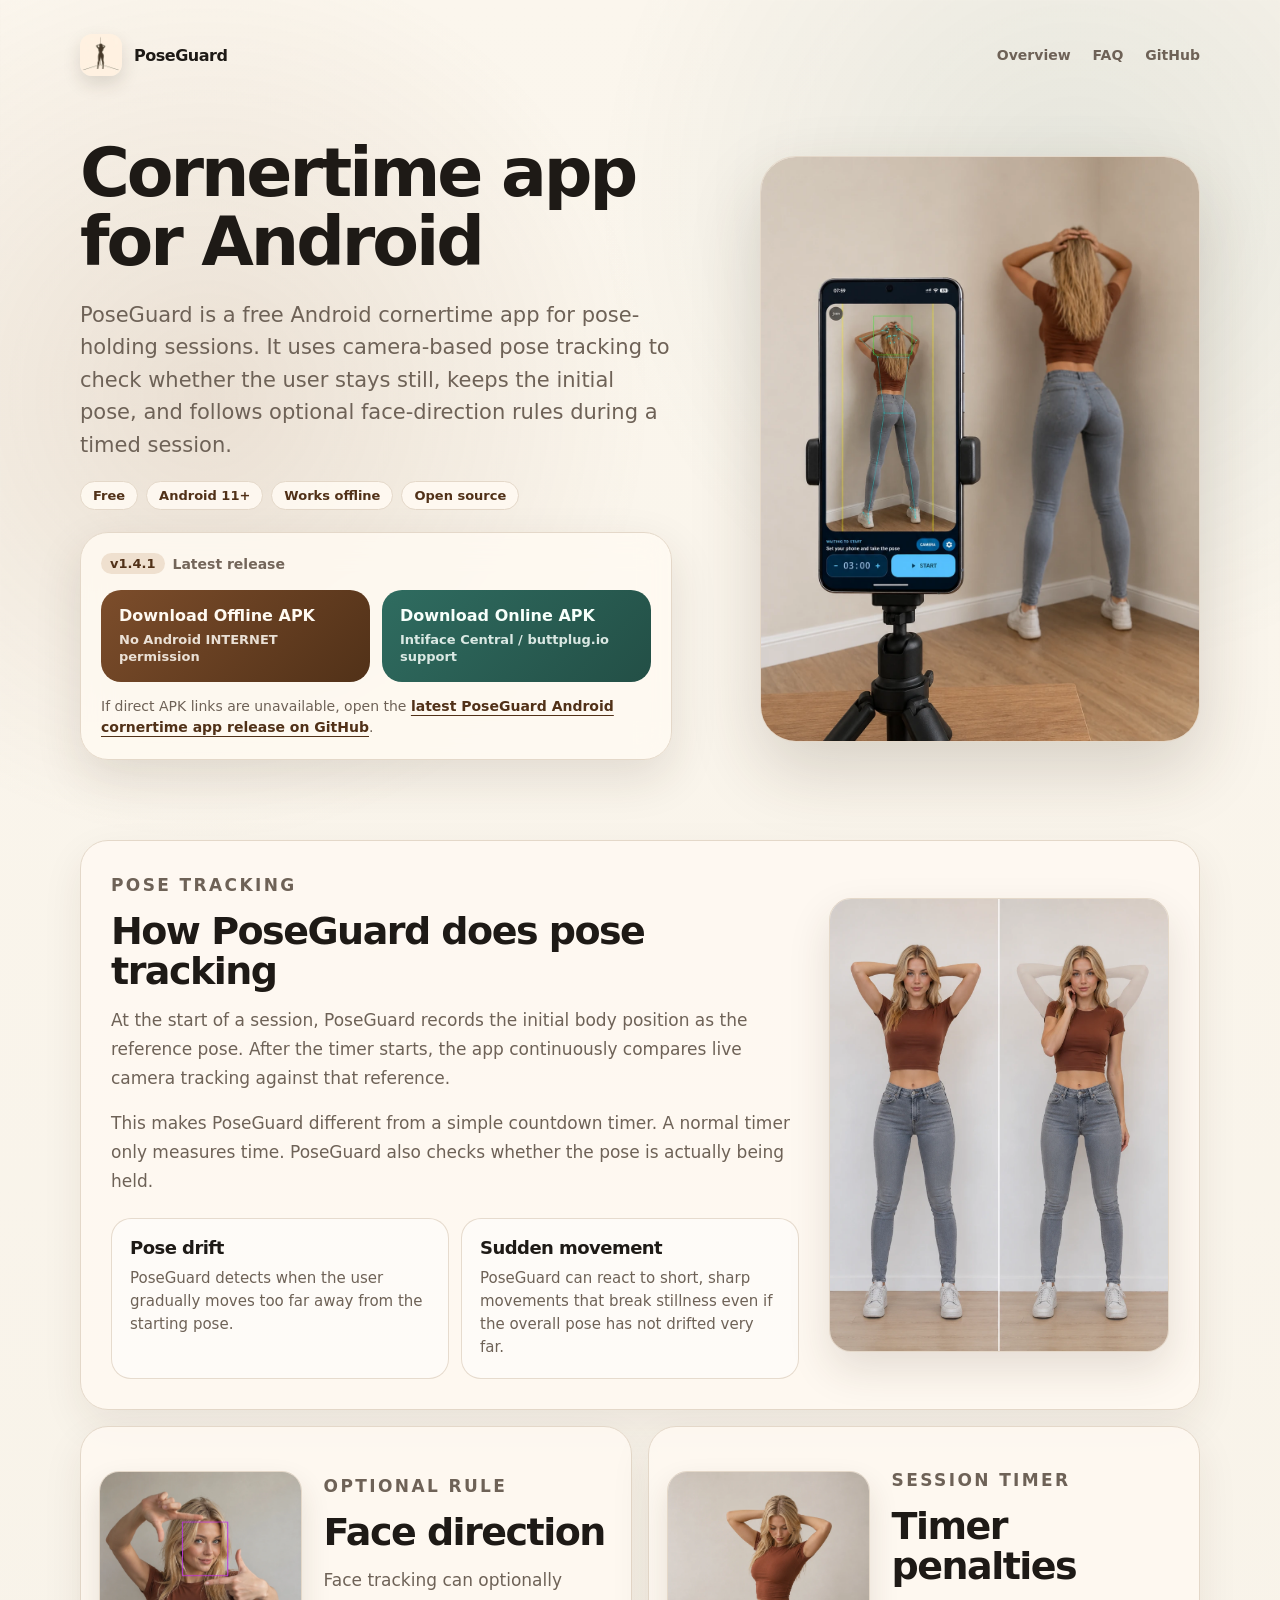
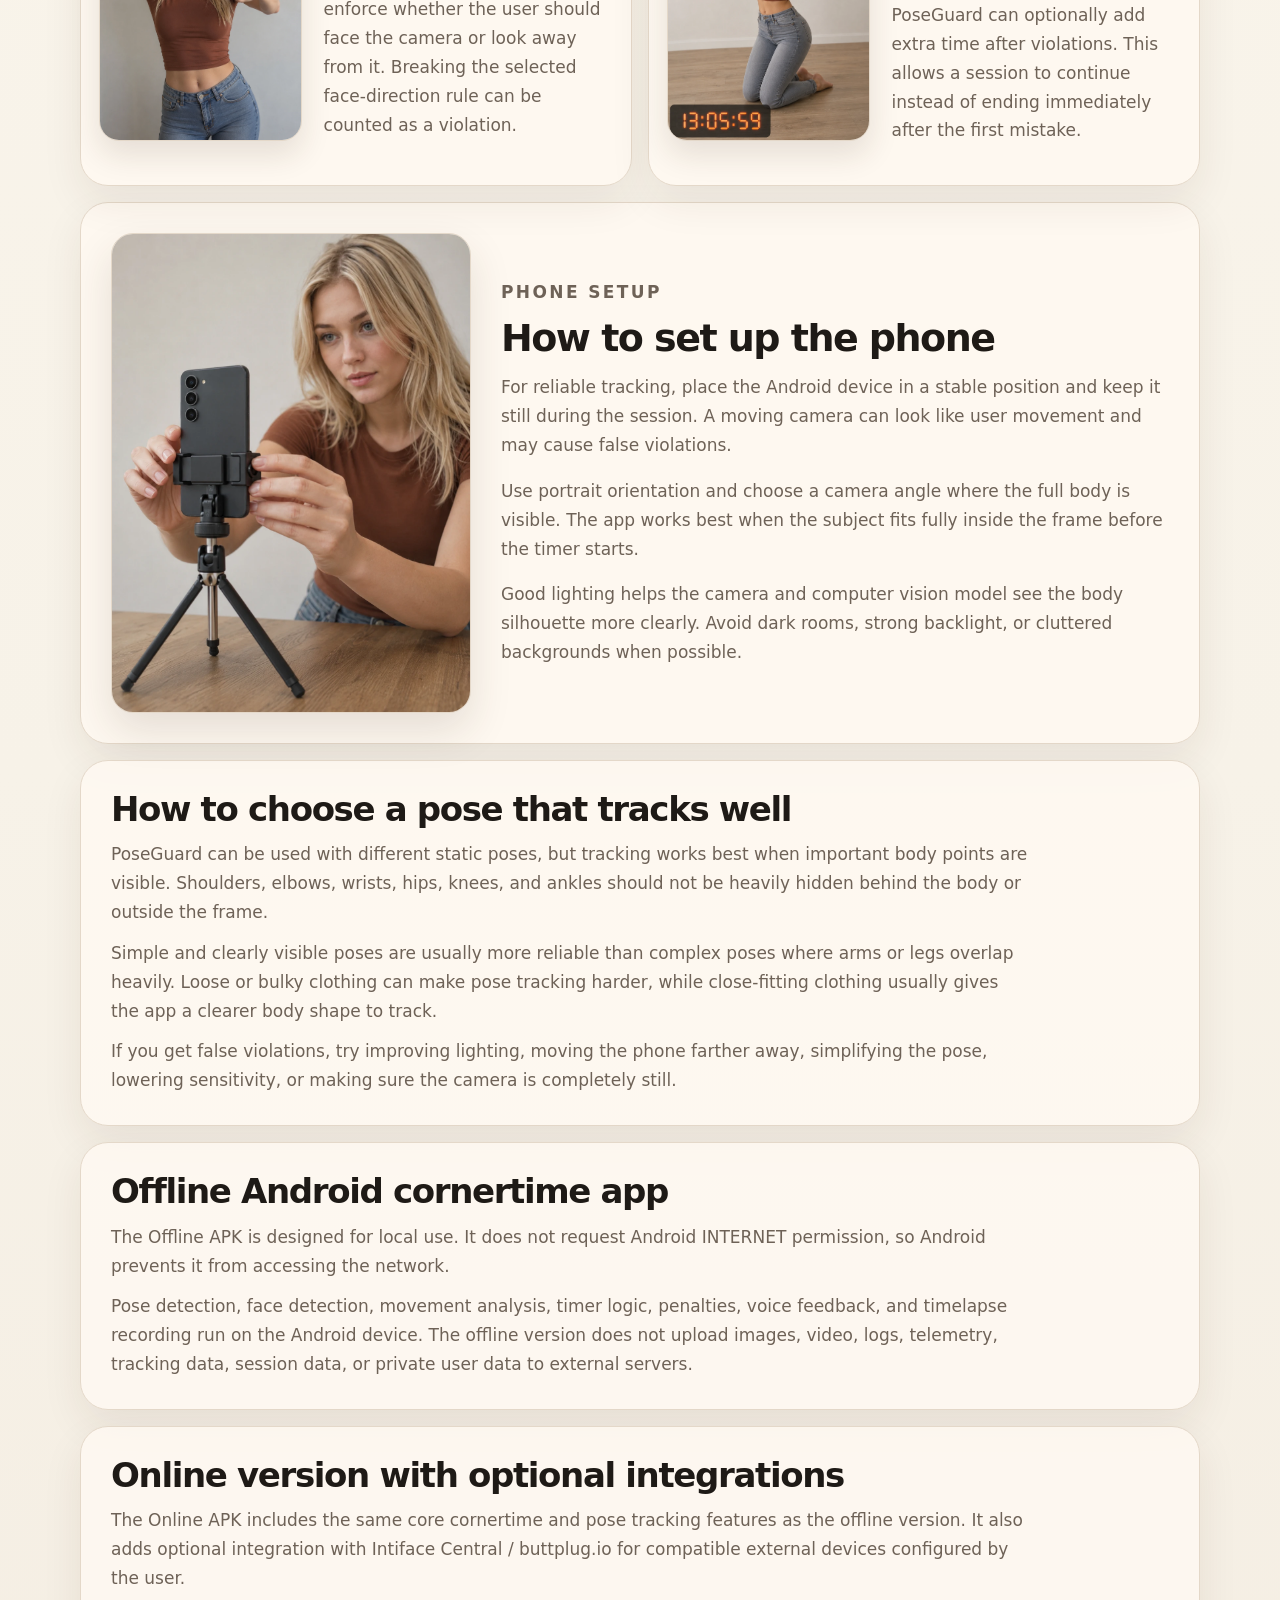
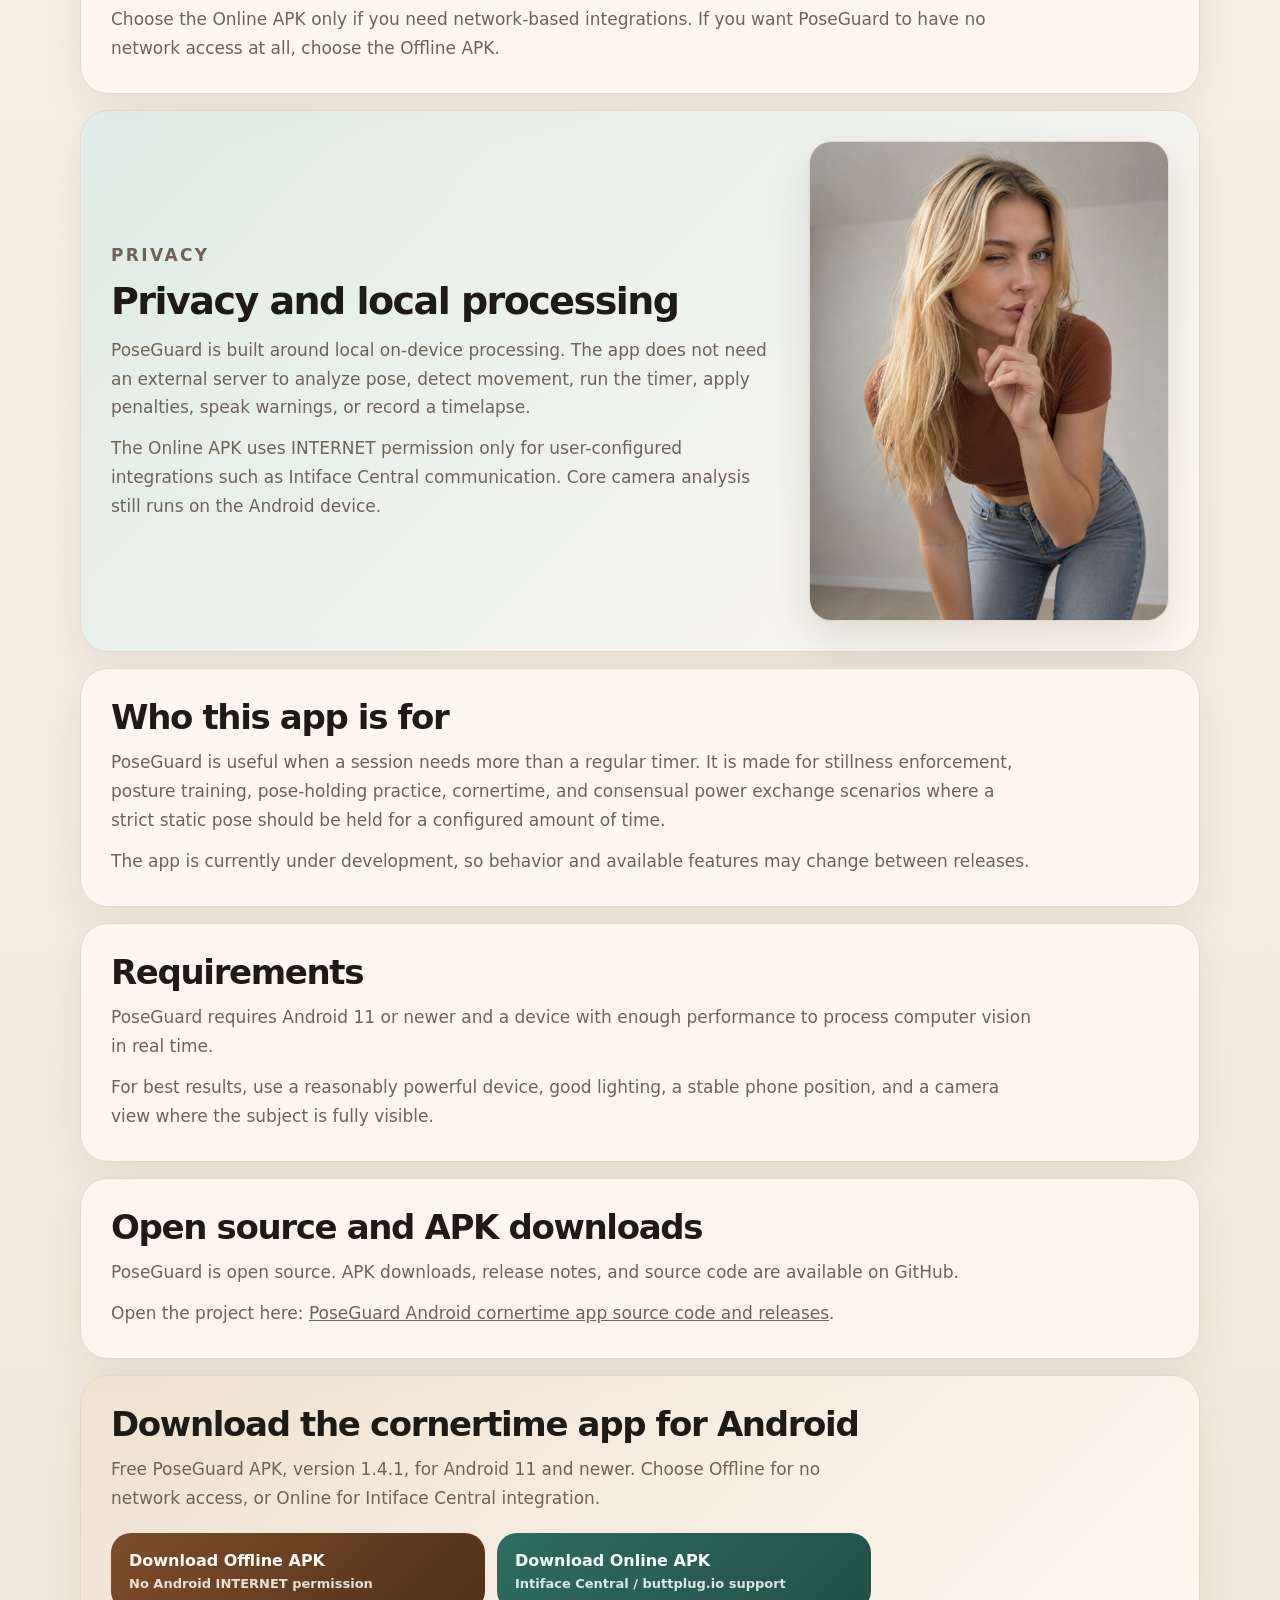
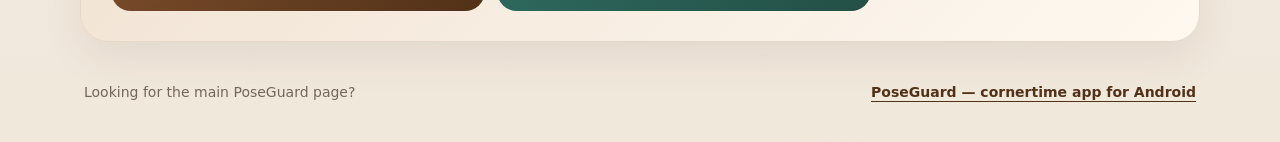
==== commit caaf5cf9: "Improve landing page layout, conversion, and SEO - Mobile hero: smaller h1, screenshot moved below t" ====
--- a/cornertime-app/index.html
+++ b/cornertime-app/index.html
@@ -21,7 +21,10 @@
   <meta property="og:type" content="website" />
   <meta property="og:url" content="https://poseguard-cornertime.github.io/cornertime-app/" />
   <meta property="og:site_name" content="PoseGuard" />
-  <meta property="og:image" content="https://poseguard-cornertime.github.io/assets/slide_1.webp?v=20260614-2" />
+  <meta property="og:image" content="https://poseguard-cornertime.github.io/assets/og-image.jpg?v=20261018" />
+  <meta property="og:image:type" content="image/jpeg" />
+  <meta property="og:image:width" content="1200" />
+  <meta property="og:image:height" content="630" />
   <meta property="og:image:alt" content="PoseGuard cornertime app for Android with pose tracking" />
 
   <meta name="twitter:card" content="summary_large_image" />
@@ -30,13 +33,13 @@
     name="twitter:description"
     content="Free Android cornertime app with offline pose tracking, stillness detection, movement warnings, face direction checks, timer penalties, and APK downloads from GitHub."
   />
-  <meta name="twitter:image" content="https://poseguard-cornertime.github.io/assets/slide_1.webp?v=20260614-2" />
+  <meta name="twitter:image" content="https://poseguard-cornertime.github.io/assets/og-image.jpg?v=20261018" />
 
   <link rel="icon" type="image/png" sizes="32x32" href="../assets/favicon-32.png?v=20260614-2" />
   <link rel="icon" type="image/png" sizes="192x192" href="../assets/icon-192.png?v=20260614-2" />
   <link rel="apple-touch-icon" href="../assets/apple-touch-icon.png?v=20260614-2" />
 
-  <link rel="stylesheet" href="../styles.css?v=20260626-2" />
+  <link rel="stylesheet" href="../styles.css?v=20261018" />
 
   <script type="application/ld+json">
   {
@@ -45,19 +48,21 @@
     "name": "PoseGuard",
     "alternateName": "PoseGuard Cornertime App",
     "operatingSystem": "Android 11+",
-    "applicationCategory": "UtilityApplication",
+    "applicationCategory": "UtilitiesApplication",
     "softwareVersion": "1.4.1",
     "isAccessibleForFree": true,
     "description": "PoseGuard is a free cornertime app for Android with offline pose tracking, stillness detection, movement warnings, face direction checks, timer penalties, and APK downloads from GitHub.",
     "url": "https://poseguard-cornertime.github.io/cornertime-app/",
     "downloadUrl": "https://github.com/incident201/poseGuard/releases/latest",
     "codeRepository": "https://github.com/incident201/poseGuard",
-    "image": "https://poseguard-cornertime.github.io/assets/slide_1.webp?v=20260614-2",
+    "image": "https://poseguard-cornertime.github.io/assets/og-image.jpg?v=20261018",
     "screenshot": [
       "https://poseguard-cornertime.github.io/assets/slide_1.webp?v=20260614-2",
-      "https://poseguard-cornertime.github.io/assets/slide_2.webp?v=20260614-2",
-      "https://poseguard-cornertime.github.io/assets/slide_3.webp?v=20260614-2",
-      "https://poseguard-cornertime.github.io/assets/slide_4.webp?v=20260614-2"
+      "https://poseguard-cornertime.github.io/assets/Slide_howposetracking.webp",
+      "https://poseguard-cornertime.github.io/assets/Slide_facedetect.webp",
+      "https://poseguard-cornertime.github.io/assets/Slide_timer.webp",
+      "https://poseguard-cornertime.github.io/assets/Slide_setup.webp",
+      "https://poseguard-cornertime.github.io/assets/Slide_privacy.webp"
     ],
     "offers": {
       "@type": "Offer",
@@ -75,17 +80,18 @@
   <main class="page">
   <header class="topbar" aria-label="Site header">
     <a class="brand" href="../" aria-label="PoseGuard home">
-      <img src="../assets/icon-192.png?v=20260614-2" alt="" />
+      <img src="../assets/icon-192.png?v=20260614-2" alt="" width="192" height="192" />
       <span>PoseGuard</span>
     </a>
 
-    <a
-      class="topbar-link"
-      href="https://github.com/incident201/poseGuard"
-      aria-label="PoseGuard Android cornertime app on GitHub"
-    >
-      GitHub
-    </a>
+    <nav class="topnav" aria-label="Main">
+      <a href="../">Overview</a>
+      <a href="../#faq">FAQ</a>
+      <a
+        href="https://github.com/incident201/poseGuard"
+        aria-label="PoseGuard Android cornertime app on GitHub"
+      >GitHub</a>
+    </nav>
   </header>
 
   <section class="hero">
@@ -99,8 +105,15 @@
         a timed session.
       </p>
 
-      <div class="download-box" aria-label="Download PoseGuard cornertime app">
-        <p class="release-status">Latest release: v1.4.1</p>
+      <ul class="hero-facts" aria-label="Key facts">
+        <li>Free</li>
+        <li>Android 11+</li>
+        <li>Works offline</li>
+        <li>Open source</li>
+      </ul>
+
+      <div class="download-box" id="download" aria-label="Download PoseGuard cornertime app">
+        <p class="release-status"><span class="release-badge">v1.4.1</span> Latest release</p>
 
         <div class="download-actions">
           <a
@@ -124,9 +137,7 @@
 
         <p class="download-note">
           If direct APK links are unavailable, open the
-          <a href="https://github.com/incident201/poseGuard/releases/latest">
-            latest PoseGuard Android cornertime app release on GitHub
-          </a>.
+          <a href="https://github.com/incident201/poseGuard/releases/latest">latest PoseGuard Android cornertime app release on GitHub</a>.
         </p>
       </div>
     </div>
@@ -135,6 +146,9 @@
       <img
         src="../assets/slide_1.webp?v=20260614-2"
         alt="PoseGuard Android cornertime app setup screen"
+        width="1086"
+        height="1448"
+        fetchpriority="high"
       />
     </figure>
   </section>
@@ -180,6 +194,8 @@
       <img
         src="../assets/Slide_howposetracking.webp"
         alt="Illustration explaining how PoseGuard tracks body pose during a session"
+        width="1086"
+        height="1448"
         loading="lazy"
         decoding="async"
       />
@@ -192,6 +208,8 @@
         <img
           src="../assets/Slide_facedetect.webp"
           alt="PoseGuard face direction detection explanation"
+          width="1086"
+          height="1448"
           loading="lazy"
           decoding="async"
         />
@@ -215,6 +233,8 @@
         <img
           src="../assets/Slide_timer.webp"
           alt="PoseGuard timer penalties explanation"
+          width="1086"
+          height="1448"
           loading="lazy"
           decoding="async"
         />
@@ -238,6 +258,8 @@
       <img
         src="../assets/Slide_setup.webp"
         alt="Recommended phone setup for PoseGuard tracking"
+        width="1086"
+        height="1448"
         loading="lazy"
         decoding="async"
       />
@@ -345,6 +367,8 @@
       <img
         src="../assets/Slide_privacy.webp"
         alt="PoseGuard privacy and local processing explanation"
+        width="1086"
+        height="1448"
         loading="lazy"
         decoding="async"
       />
@@ -391,17 +415,39 @@
 
     <p>
       Open the project here:
-      <a href="https://github.com/incident201/poseGuard">
-        PoseGuard Android cornertime app source code and releases
-      </a>.
-    </p>
+      <a href="https://github.com/incident201/poseGuard">PoseGuard Android cornertime app source code and releases</a>.
+    </p>
+  </section>
+
+  <section class="cta-section" aria-labelledby="cta-title">
+    <h2 id="cta-title">Download the cornertime app for Android</h2>
+    <p>
+      Free PoseGuard APK, version 1.4.1, for Android 11 and newer. Choose Offline
+      for no network access, or Online for Intiface Central integration.
+    </p>
+
+    <div class="download-actions">
+      <a
+        class="download-button primary"
+        href="https://github.com/incident201/poseGuard/releases/download/v1.4.1/poseGuard_v1.4.1_offline_release.apk"
+      >
+        <strong>Download Offline APK</strong>
+        <span>No Android INTERNET permission</span>
+      </a>
+
+      <a
+        class="download-button secondary"
+        href="https://github.com/incident201/poseGuard/releases/download/v1.4.1/poseGuard_v1.4.1_online_release.apk"
+      >
+        <strong>Download Online APK</strong>
+        <span>Intiface Central / buttplug.io support</span>
+      </a>
+    </div>
   </section>
 
   <footer class="footer">
     <span>Looking for the main PoseGuard page?</span>
-    <a href="../">
-      PoseGuard — cornertime app for Android
-    </a>
+    <a href="../">PoseGuard — cornertime app for Android</a>
   </footer>
 </main>
 </body>
--- a/styles.css
+++ b/styles.css
@@ -5,7 +5,7 @@
   --surface-strong: #ffffff;
   --text: #1e1a16;
   --muted: #6e6257;
-  --soft: #968779;
+  --soft: #74665a;
   --line: #e4d8c9;
   --accent: #7c4d2b;
   --accent-dark: #513118;
@@ -22,13 +22,14 @@
 
 html {
   background: var(--bg);
+  scroll-behavior: smooth;
 }
 
 body {
   margin: 0;
   font-family:
-    Inter, ui-sans-serif, system-ui, -apple-system, BlinkMacSystemFont,
-    "Segoe UI", sans-serif;
+    ui-sans-serif, system-ui, -apple-system, BlinkMacSystemFont,
+    "Segoe UI", Roboto, "Helvetica Neue", Arial, sans-serif;
   color: var(--text);
   background:
     radial-gradient(circle at 16% 8%, rgba(124, 77, 43, 0.13), transparent 28rem),
@@ -38,10 +39,18 @@
 
 img {
   max-width: 100%;
+  height: auto;
 }
 
 a {
   color: inherit;
+}
+
+a:focus-visible,
+summary:focus-visible {
+  outline: 3px solid var(--accent);
+  outline-offset: 3px;
+  border-radius: 6px;
 }
 
 .page {
@@ -75,37 +84,33 @@
   box-shadow: 0 8px 18px rgba(60, 44, 28, 0.14);
 }
 
-.topbar-link {
+.topnav {
+  display: flex;
+  align-items: center;
+  gap: 22px;
+}
+
+.topnav a {
   color: var(--muted);
   font-size: 14px;
   font-weight: 750;
   text-decoration: none;
 }
 
-.topbar-link:hover {
+.topnav a:hover {
   color: var(--text);
 }
 
 .hero {
   display: grid;
-  grid-template-columns: minmax(0, 1.06fr) minmax(320px, 0.94fr);
+  grid-template-columns: minmax(0, 1.1fr) minmax(300px, 0.9fr);
   gap: 44px;
   align-items: center;
-  min-height: auto;
   padding: 40px 0 64px;
 }
 
 .hero-content {
   min-width: 0;
-}
-
-.eyebrow {
-  margin: 0 0 18px;
-  color: var(--accent);
-  font-size: 13px;
-  font-weight: 850;
-  letter-spacing: 0.13em;
-  text-transform: uppercase;
 }
 
 h1,
@@ -117,18 +122,50 @@
 
 h1 {
   max-width: 780px;
-  margin-bottom: 24px;
-  font-size: clamp(42px, 5.6vw, 72px);
-  line-height: 0.98;
-  letter-spacing: -0.07em;
+  margin-bottom: 22px;
+  font-size: clamp(42px, 5.4vw, 68px);
+  line-height: 1.02;
+  letter-spacing: -0.045em;
 }
 
 .lead {
   max-width: 760px;
-  margin-bottom: 30px;
+  margin-bottom: 20px;
   color: var(--muted);
-  font-size: clamp(18px, 1.65vw, 22px);
-  line-height: 1.58;
+  font-size: clamp(18px, 1.65vw, 21px);
+  line-height: 1.55;
+}
+
+.hero-facts {
+  display: flex;
+  flex-wrap: wrap;
+  gap: 8px;
+  margin: 0 0 22px;
+  padding: 0;
+  list-style: none;
+}
+
+.hero-facts li {
+  padding: 6px 12px;
+  border: 1px solid var(--line);
+  border-radius: 999px;
+  background: rgba(255, 250, 242, 0.9);
+  color: var(--accent-dark);
+  font-size: 13px;
+  font-weight: 800;
+}
+
+.hero-guide {
+  margin: 18px 0 0;
+  color: var(--muted);
+  font-size: 15px;
+  line-height: 1.55;
+}
+
+.hero-guide a {
+  color: var(--accent-dark);
+  font-weight: 800;
+  text-underline-offset: 4px;
 }
 
 .download-box {
@@ -142,11 +179,21 @@
 }
 
 .release-status {
-  min-height: 22px;
+  display: flex;
+  align-items: center;
+  gap: 8px;
   margin-bottom: 16px;
   color: var(--soft);
   font-size: 14px;
   font-weight: 800;
+}
+
+.release-badge {
+  padding: 3px 9px;
+  border-radius: 999px;
+  background: var(--accent-soft);
+  color: var(--accent-dark);
+  font-size: 13px;
 }
 
 .download-actions {
@@ -169,9 +216,14 @@
     background 160ms ease;
 }
 
-.download-button:hover {
+.download-button:hover,
+.download-button:focus-visible {
   transform: translateY(-2px);
   box-shadow: 0 14px 30px rgba(60, 44, 28, 0.16);
+}
+
+.download-button:focus-visible {
+  border-radius: 20px;
 }
 
 .download-button strong {
@@ -184,7 +236,7 @@
   font-size: 13px;
   font-weight: 650;
   line-height: 1.35;
-  opacity: 0.82;
+  opacity: 0.86;
 }
 
 .download-button.primary {
@@ -211,6 +263,9 @@
 }
 
 .hero-preview {
+  justify-self: end;
+  width: 100%;
+  max-width: 440px;
   overflow: hidden;
   margin: 0;
   border: 1px solid var(--line);
@@ -222,8 +277,7 @@
 .hero-preview img {
   display: block;
   width: 100%;
-  height: clamp(420px, 52vh, 580px);
-  object-fit: cover;
+  aspect-ratio: 3 / 4;
 }
 
 .version-summary {
@@ -236,7 +290,9 @@
 .version-summary article,
 .plain-section,
 .privacy-section,
-.requirements-section {
+.requirements-section,
+.faq-section,
+.cta-section {
   border: 1px solid var(--line);
   border-radius: var(--radius);
   background: rgba(255, 250, 242, 0.84);
@@ -250,16 +306,21 @@
 .version-summary h2,
 .plain-section h2,
 .privacy-section h2,
-.requirements-section h2 {
+.requirements-section h2,
+.faq-section h2,
+.cta-section h2 {
   margin-bottom: 12px;
   font-size: clamp(24px, 3vw, 34px);
-  letter-spacing: -0.05em;
+  line-height: 1.1;
+  letter-spacing: -0.04em;
 }
 
 .version-summary p,
 .plain-section p,
 .privacy-section p,
-.requirements-section p {
+.requirements-section p,
+.faq-section p,
+.cta-section p {
   color: var(--muted);
   line-height: 1.7;
 }
@@ -270,7 +331,9 @@
 
 .plain-section,
 .privacy-section,
-.requirements-section {
+.requirements-section,
+.faq-section,
+.cta-section {
   margin-top: 16px;
   padding: 30px;
 }
@@ -300,6 +363,65 @@
 
 .requirements-section p + p {
   margin-top: 12px;
+}
+
+.faq-section details {
+  border-top: 1px solid var(--line);
+}
+
+.faq-section details:last-child {
+  border-bottom: 1px solid var(--line);
+}
+
+.faq-section summary {
+  display: flex;
+  justify-content: space-between;
+  align-items: center;
+  gap: 16px;
+  padding: 16px 0;
+  cursor: pointer;
+  font-size: 18px;
+  font-weight: 750;
+  letter-spacing: -0.02em;
+  list-style: none;
+}
+
+.faq-section summary::-webkit-details-marker {
+  display: none;
+}
+
+.faq-section summary::after {
+  content: "+";
+  flex: none;
+  color: var(--accent);
+  font-size: 24px;
+  font-weight: 500;
+  line-height: 1;
+}
+
+.faq-section details[open] summary::after {
+  content: "−";
+}
+
+.faq-section details p {
+  max-width: 860px;
+  margin: 0 0 18px;
+  font-size: 16px;
+}
+
+.cta-section {
+  background:
+    linear-gradient(135deg, rgba(239, 224, 207, 0.9), rgba(255, 250, 242, 0.92));
+}
+
+.cta-section p {
+  max-width: 760px;
+  margin-bottom: 20px;
+  font-size: 17px;
+}
+
+.cta-section .download-actions {
+  max-width: 760px;
 }
 
 .section-kicker {
@@ -328,16 +450,26 @@
   grid-template-columns: minmax(0, 1.28fr) minmax(260px, 340px);
 }
 
+.image-left {
+  grid-template-columns: minmax(260px, 360px) minmax(0, 1.14fr);
+}
+
+.illustrated-section.privacy-section {
+  background:
+    linear-gradient(135deg, rgba(220, 235, 231, 0.88), rgba(255, 250, 242, 0.9));
+}
+
 .section-copy {
   min-width: 0;
 }
 
 .section-copy h2,
-.visual-card-body h2 {
+.visual-card-body h2,
+.visual-card-body h3 {
   margin-bottom: 14px;
   font-size: clamp(26px, 3vw, 38px);
-  line-height: 1.02;
-  letter-spacing: -0.055em;
+  line-height: 1.05;
+  letter-spacing: -0.04em;
 }
 
 .section-copy p,
@@ -443,26 +575,31 @@
   text-underline-offset: 4px;
 }
 
+@media (prefers-reduced-motion: reduce) {
+  html {
+    scroll-behavior: auto;
+  }
+
+  .download-button {
+    transition: none;
+  }
+}
+
 @media (max-width: 980px) {
   .hero {
     grid-template-columns: 1fr;
     gap: 32px;
-    min-height: auto;
     padding: 10px 0 36px;
   }
 
   .hero-preview {
-    order: -1;
-  }
-
-  .hero-preview img {
-    height: auto;
-    min-height: 300px;
-    max-height: 560px;
+    justify-self: center;
+    max-width: 420px;
   }
 
   .illustrated-section,
-  .tracking-section {
+  .tracking-section,
+  .image-left {
     grid-template-columns: 1fr;
   }
 
@@ -496,15 +633,40 @@
   }
 
   .topbar {
-    padding-bottom: 18px;
+    padding-bottom: 14px;
+  }
+
+  .topnav {
+    gap: 14px;
+  }
+
+  .topnav a {
+    font-size: 13px;
   }
 
   h1 {
-    font-size: clamp(42px, 15vw, 62px);
+    margin-bottom: 16px;
+    font-size: clamp(32px, 9.6vw, 42px);
+    line-height: 1.06;
+    letter-spacing: -0.035em;
   }
 
   .lead {
-    font-size: 18px;
+    margin-bottom: 16px;
+    font-size: 17px;
+  }
+
+  .hero-facts {
+    margin-bottom: 18px;
+  }
+
+  .download-box {
+    padding: 14px;
+  }
+
+  .download-button {
+    min-height: 68px;
+    padding: 14px 16px;
   }
 
   .download-actions,
@@ -516,26 +678,45 @@
   .version-summary article,
   .plain-section,
   .privacy-section,
-  .requirements-section {
+  .requirements-section,
+  .faq-section,
+  .cta-section {
     border-radius: 22px;
+  }
+
+  .version-summary article,
+  .plain-section,
+  .privacy-section,
+  .requirements-section,
+  .faq-section,
+  .cta-section {
+    padding: 22px 20px;
+  }
+
+  .plain-section p,
+  .privacy-section p,
+  .requirements-section p,
+  .cta-section p {
+    font-size: 16px;
+  }
+
+  .faq-section summary {
+    font-size: 16px;
   }
 
   .hero-preview {
     border-radius: 24px;
   }
 
-  .hero-preview img {
-    min-height: 240px;
-  }
-
   .illustrated-section {
     gap: 22px;
-    padding: 22px;
+    padding: 22px 20px;
     border-radius: 22px;
   }
 
   .section-copy h2,
-  .visual-card-body h2 {
+  .visual-card-body h2,
+  .visual-card-body h3 {
     font-size: clamp(25px, 8vw, 34px);
   }
 
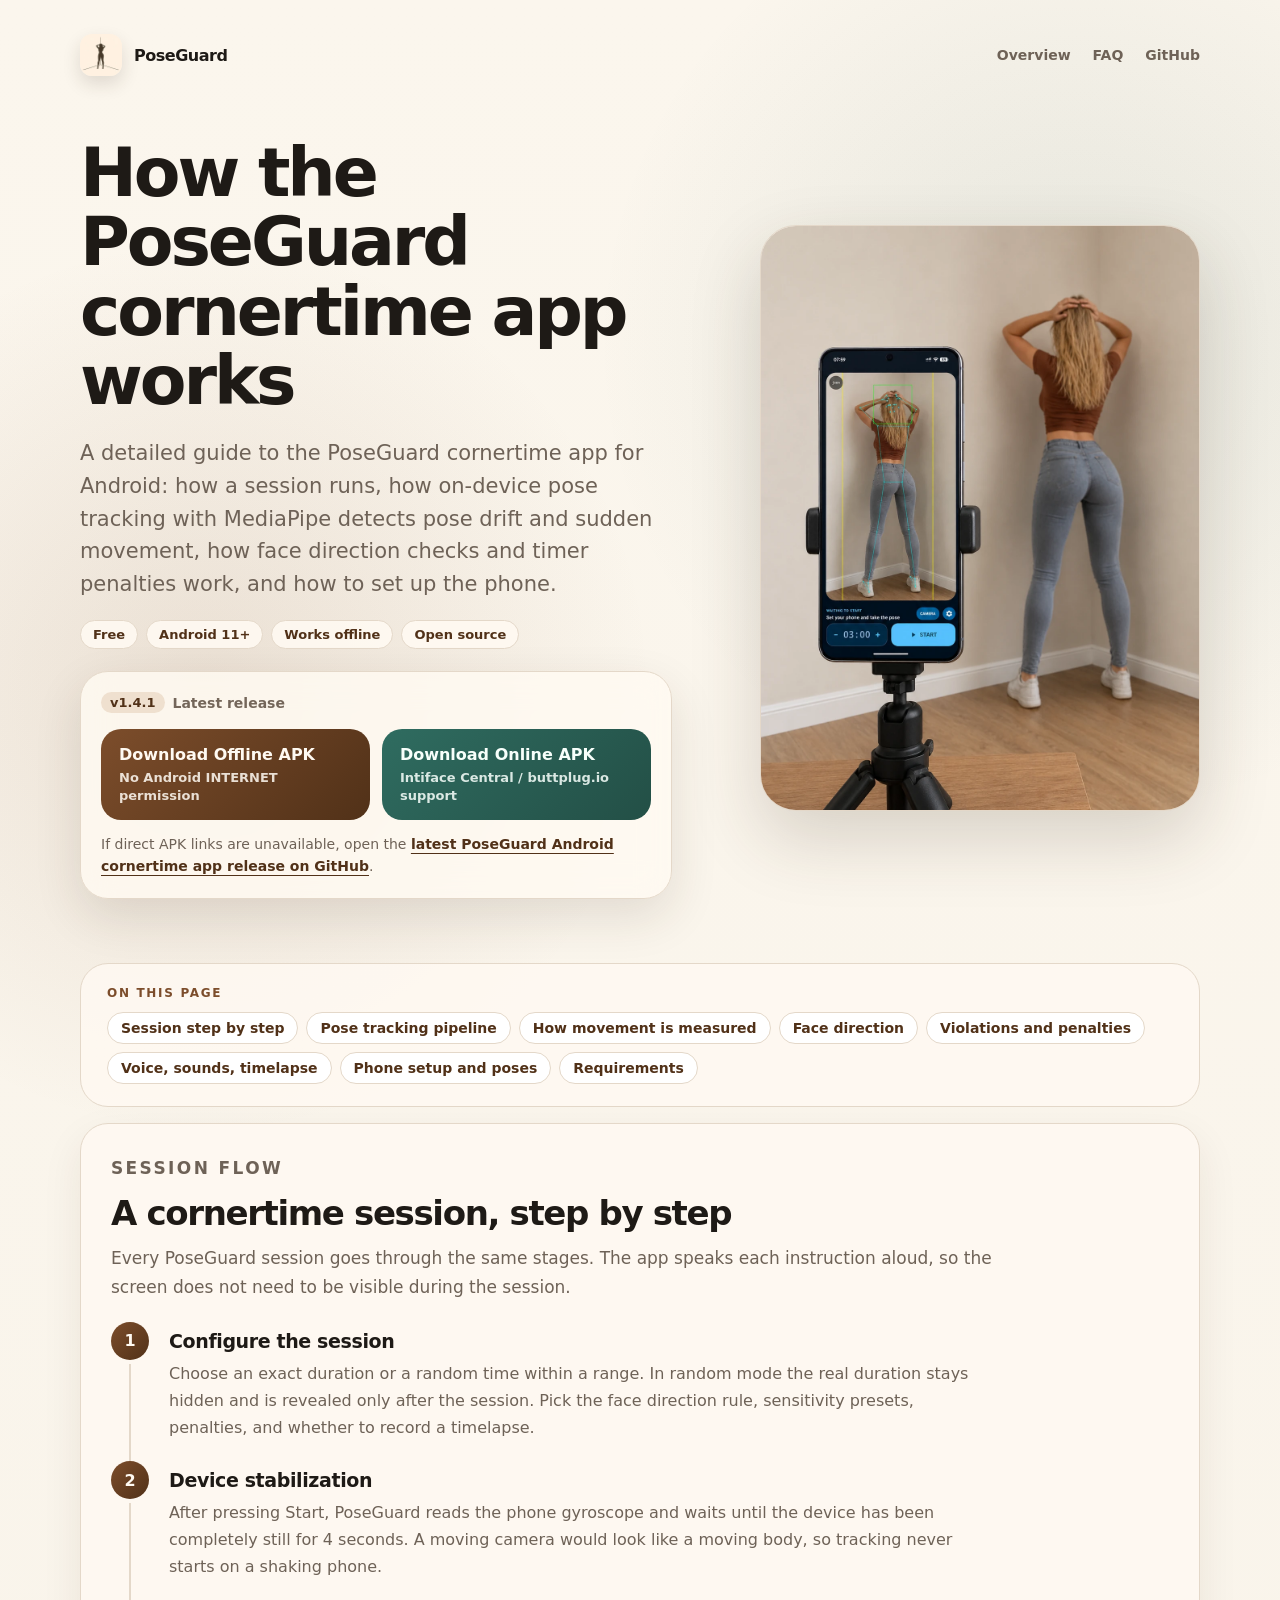
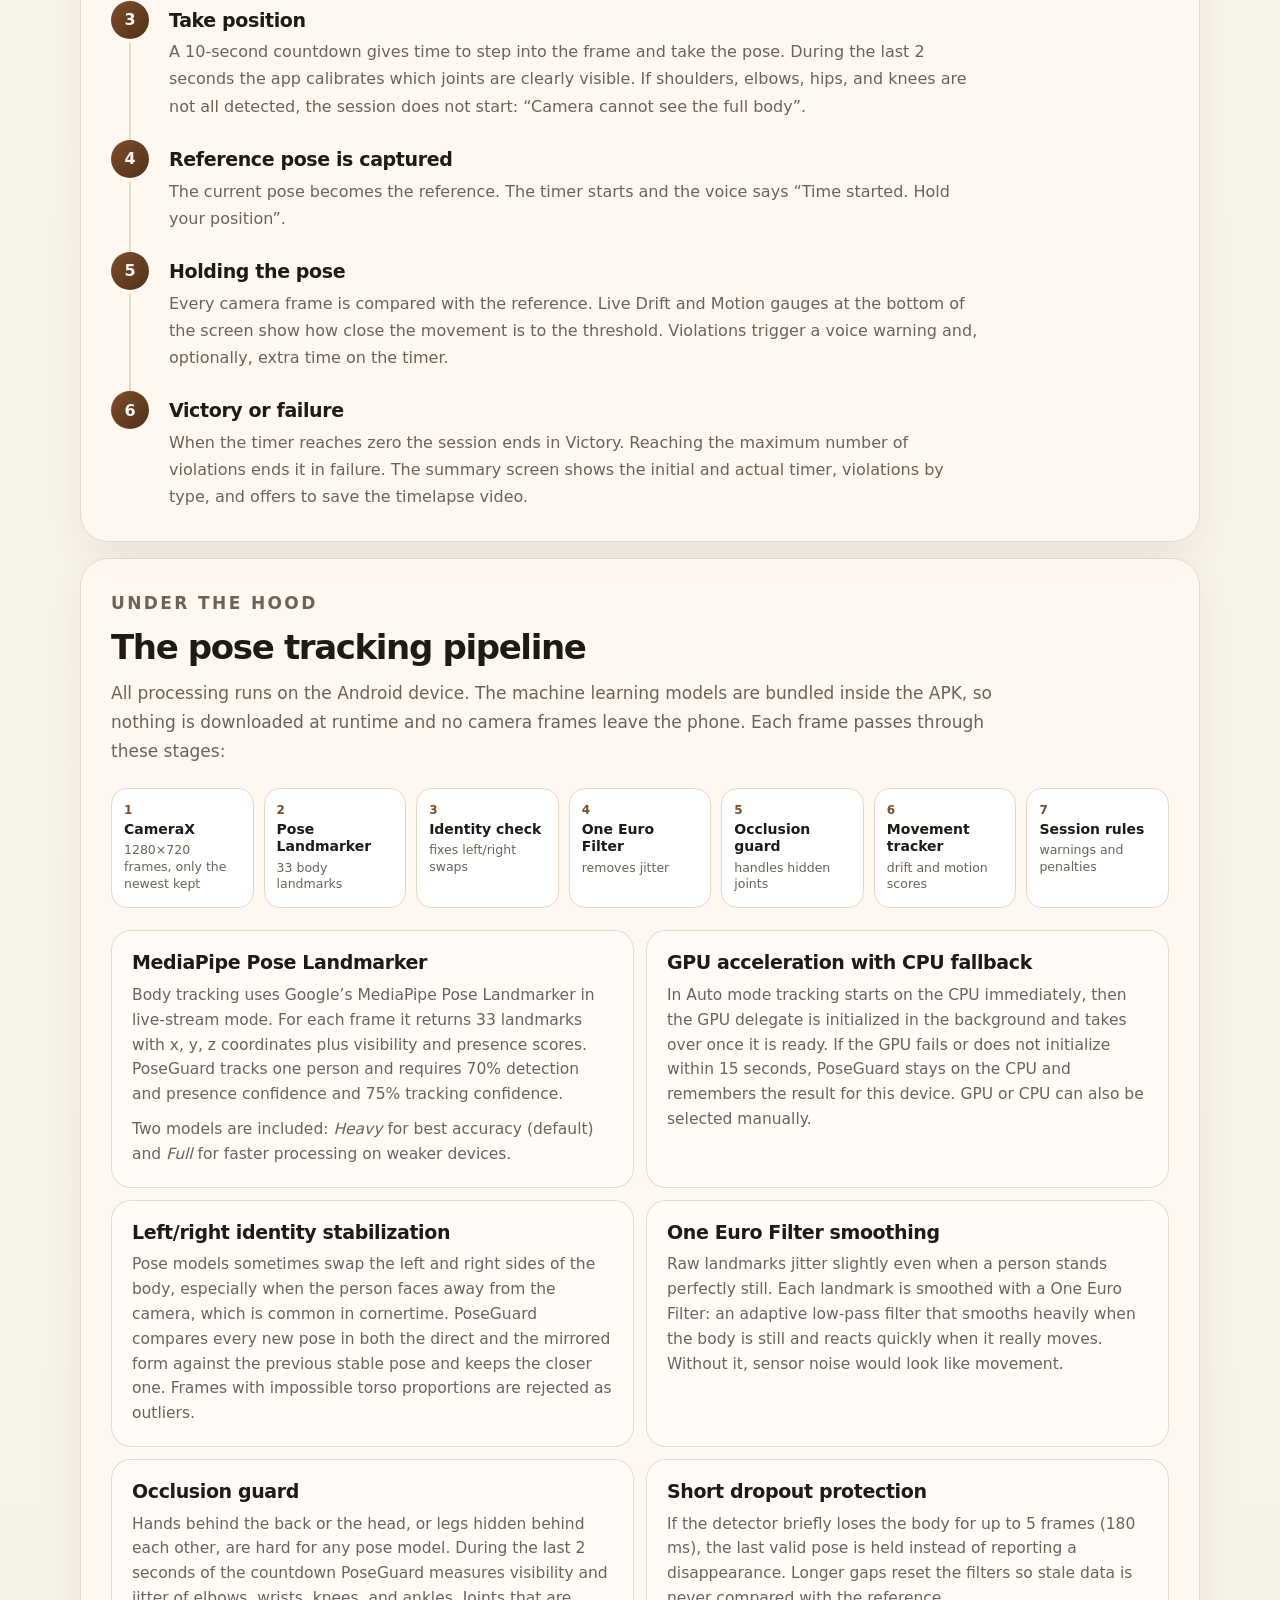
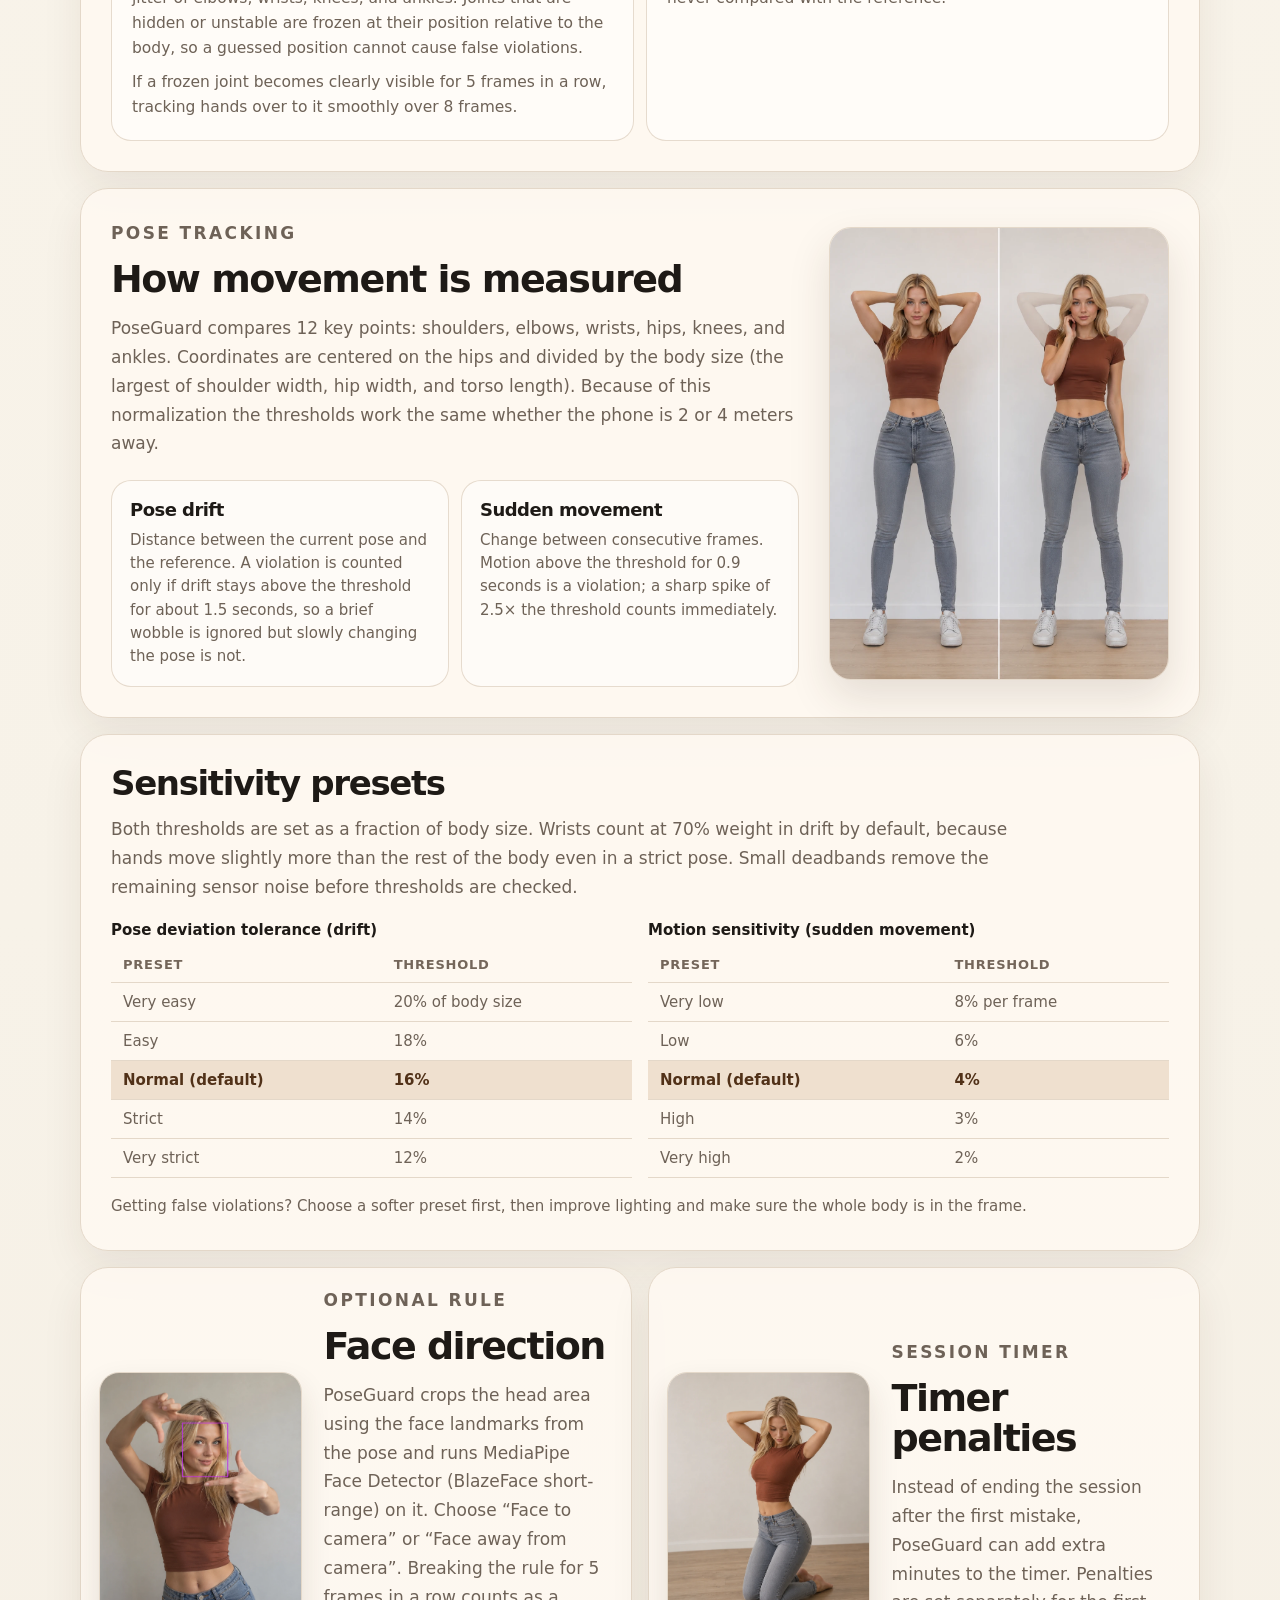
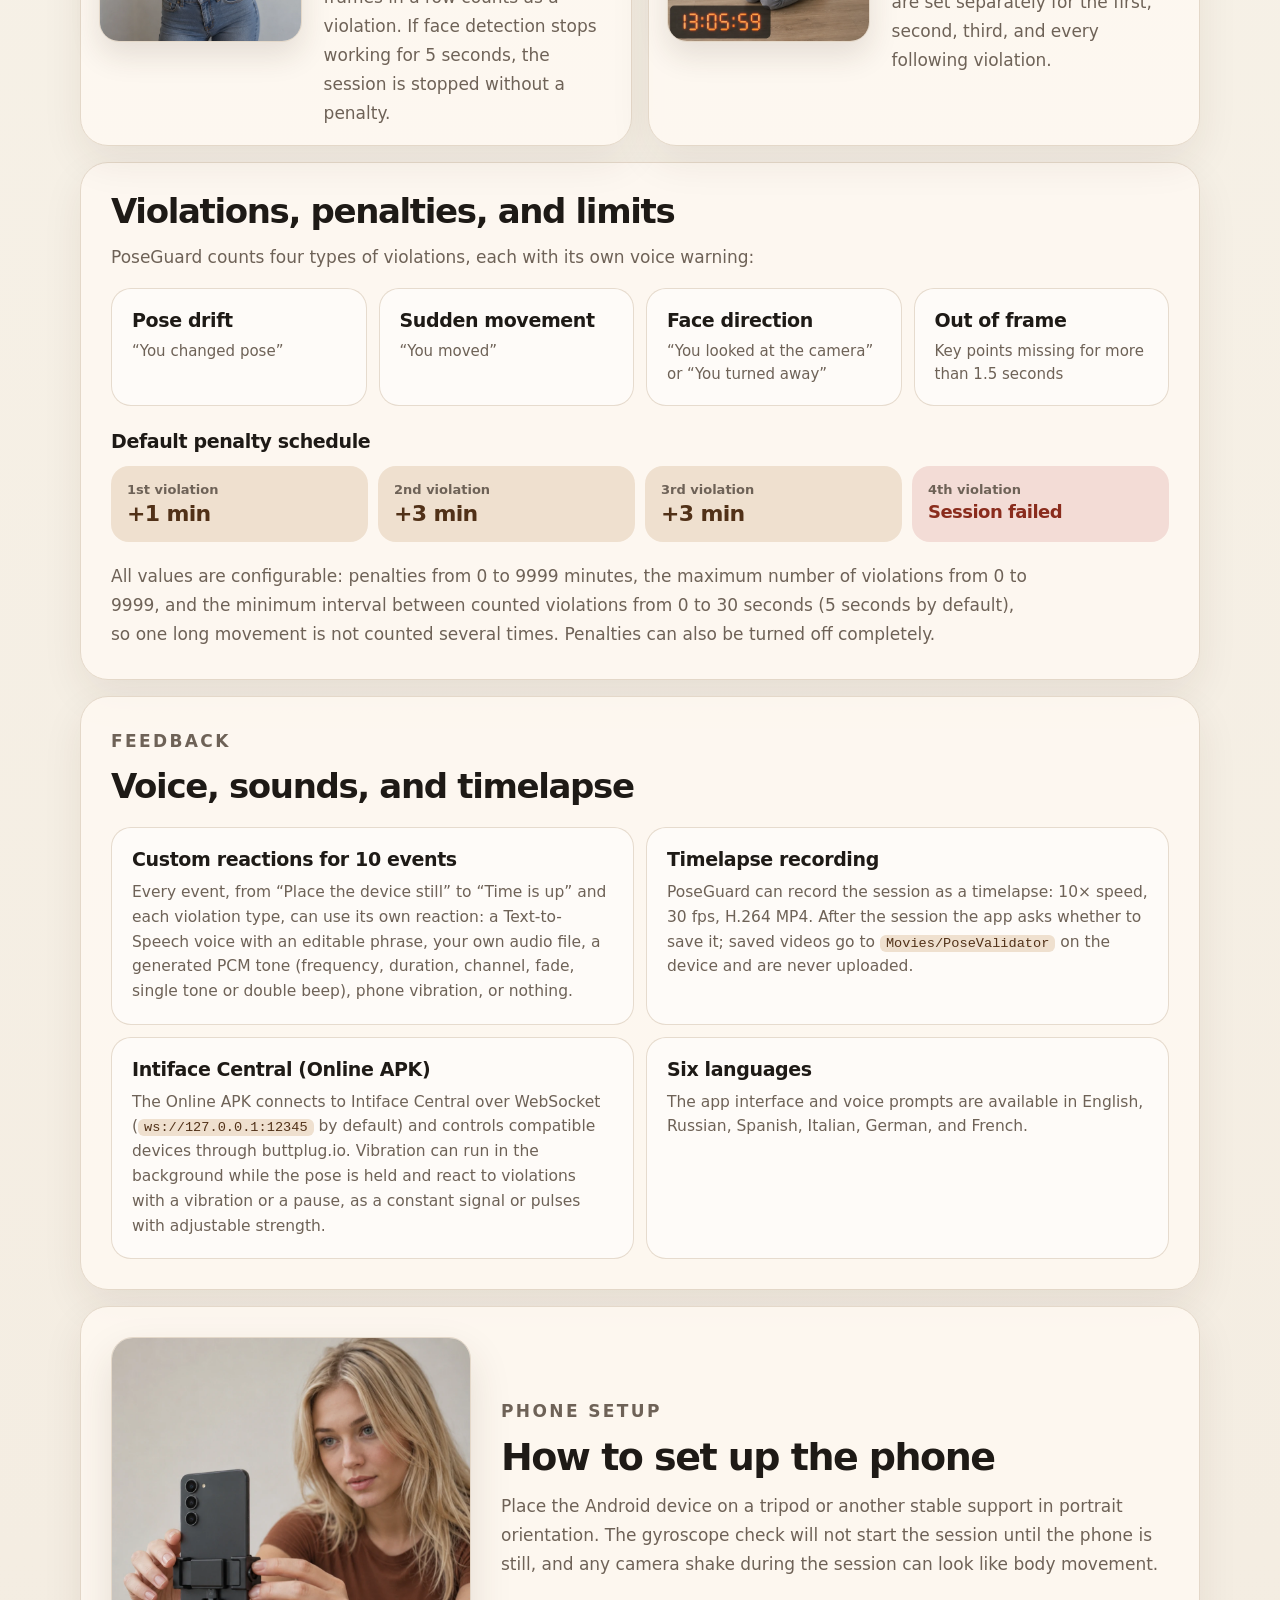
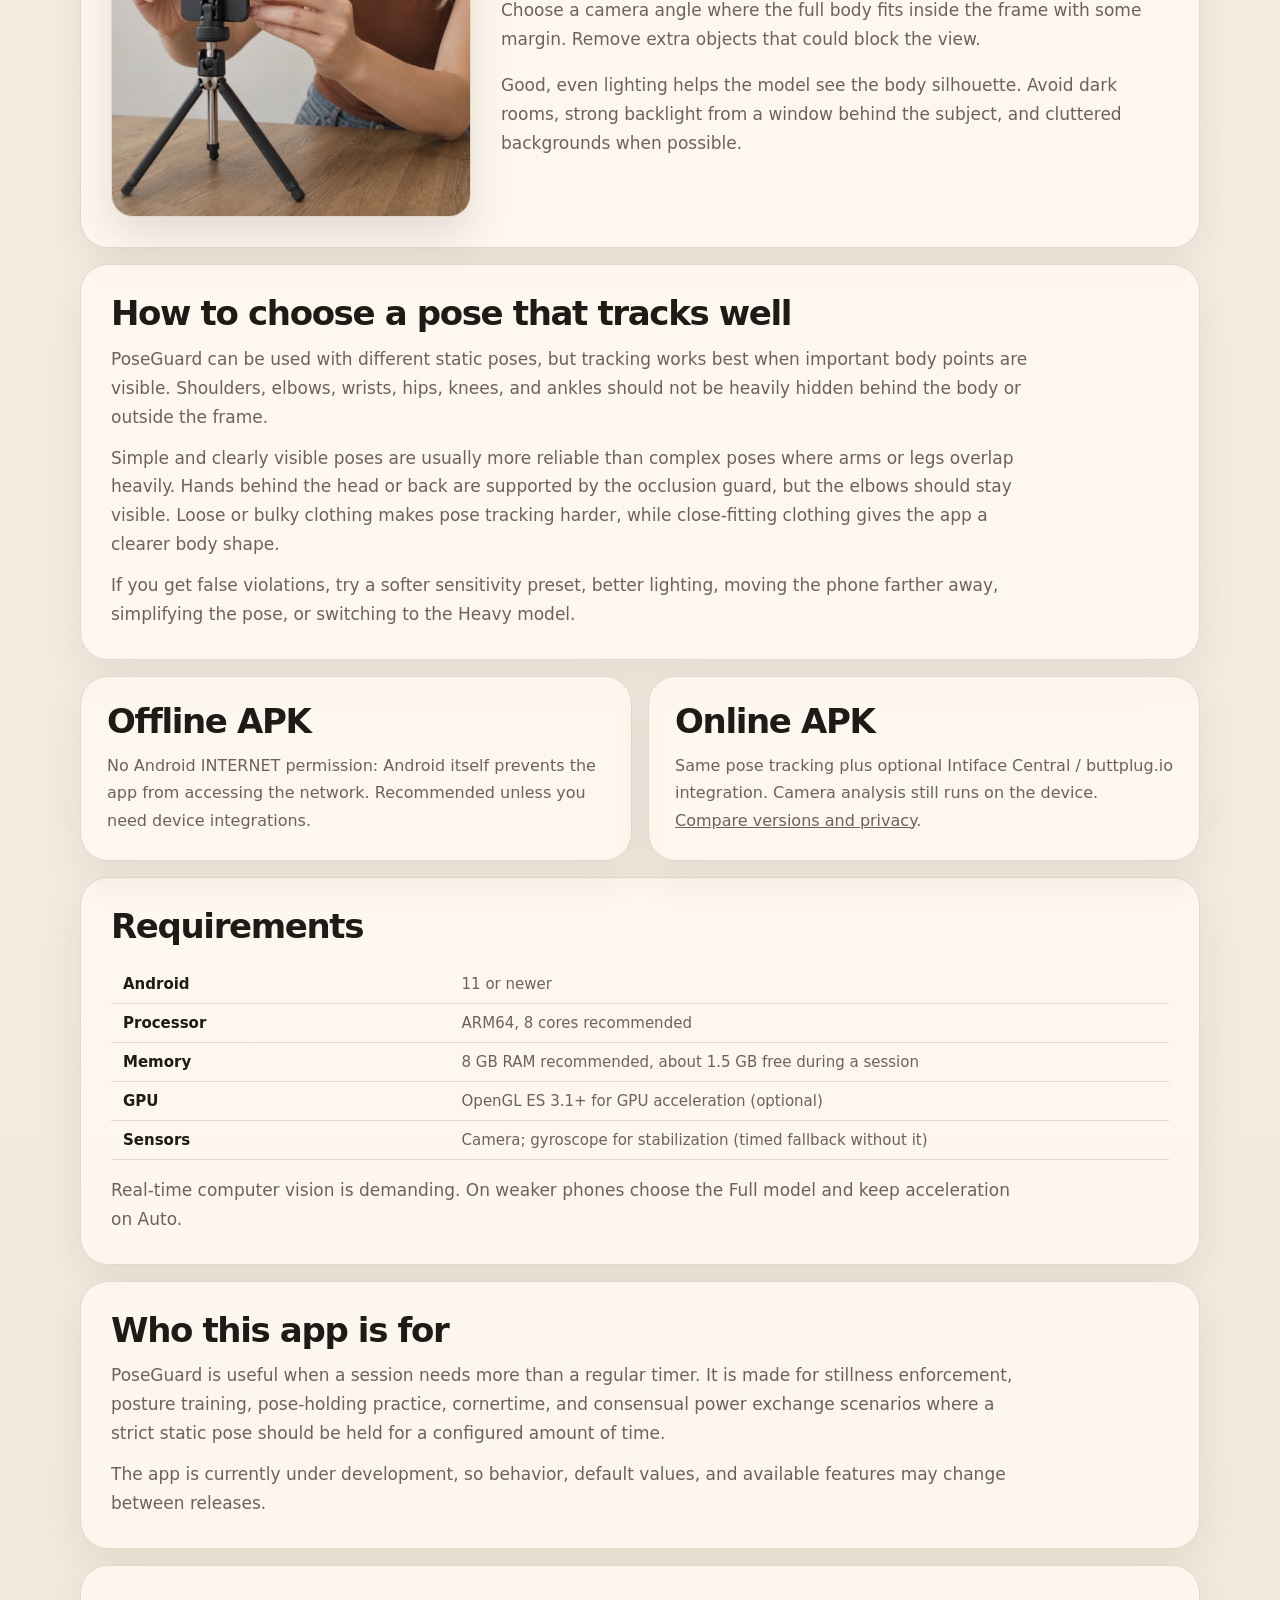
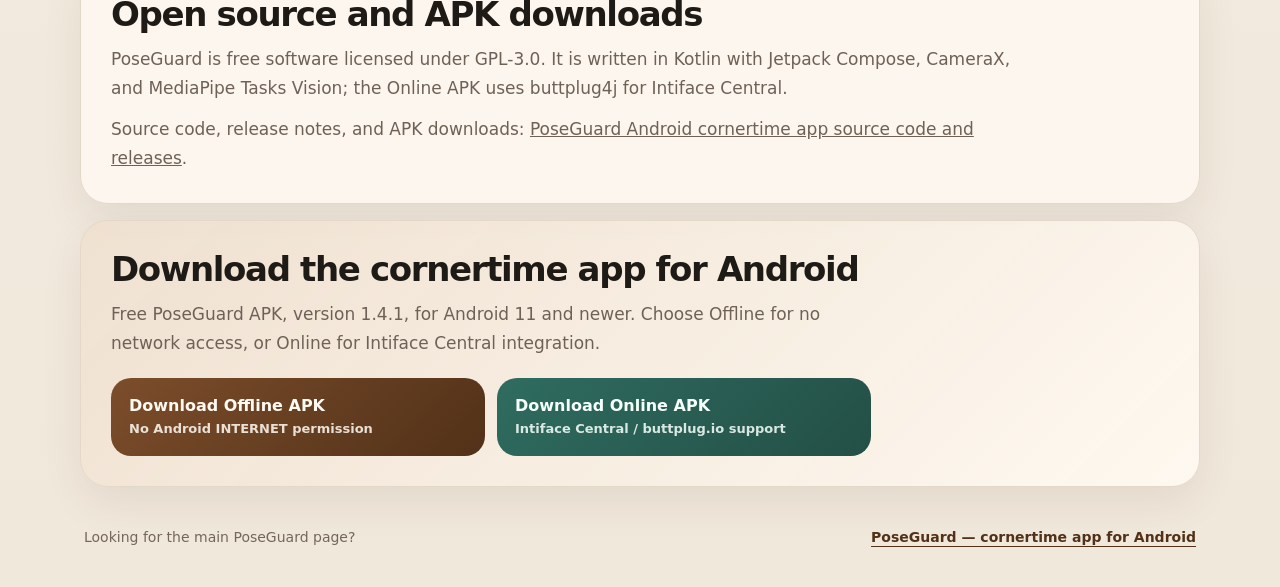
==== commit 8e75c688: "Rewrite How it works page with technical details from the app Replace content duplicated from the ho" ====
--- a/cornertime-app/index.html
+++ b/cornertime-app/index.html
@@ -5,20 +5,20 @@
   <meta name="viewport" content="width=device-width, initial-scale=1" />
   <meta name="theme-color" content="#f7f2e8" />
 
-  <title>Cornertime App for Android — PoseGuard</title>
+  <title>How the PoseGuard Cornertime App Works — Pose Tracking Explained</title>
   <meta
     name="description"
-    content="PoseGuard is a free cornertime app for Android with offline pose tracking, stillness detection, movement warnings, face direction checks, timer penalties, and APK downloads from GitHub."
+    content="How the PoseGuard cornertime app for Android detects movement: MediaPipe Pose Landmarker, One Euro smoothing, pose drift and sudden motion thresholds, face direction checks, timer penalties, and session flow."
   />
   <meta name="robots" content="index,follow" />
   <link rel="canonical" href="https://poseguard-cornertime.github.io/cornertime-app/" />
 
-  <meta property="og:title" content="Cornertime App for Android — PoseGuard" />
+  <meta property="og:title" content="How the PoseGuard Cornertime App Works — Pose Tracking Explained" />
   <meta
     property="og:description"
-    content="Free Android cornertime app with offline pose tracking, stillness detection, movement warnings, face direction checks, timer penalties, and APK downloads from GitHub."
+    content="Session flow, MediaPipe pose tracking pipeline, drift and motion detection, face direction checks, penalties, and setup tips for the PoseGuard Android cornertime app."
   />
-  <meta property="og:type" content="website" />
+  <meta property="og:type" content="article" />
   <meta property="og:url" content="https://poseguard-cornertime.github.io/cornertime-app/" />
   <meta property="og:site_name" content="PoseGuard" />
   <meta property="og:image" content="https://poseguard-cornertime.github.io/assets/og-image.jpg?v=20261018" />
@@ -28,10 +28,10 @@
   <meta property="og:image:alt" content="PoseGuard cornertime app for Android with pose tracking" />
 
   <meta name="twitter:card" content="summary_large_image" />
-  <meta name="twitter:title" content="Cornertime App for Android — PoseGuard" />
+  <meta name="twitter:title" content="How the PoseGuard Cornertime App Works — Pose Tracking Explained" />
   <meta
     name="twitter:description"
-    content="Free Android cornertime app with offline pose tracking, stillness detection, movement warnings, face direction checks, timer penalties, and APK downloads from GitHub."
+    content="Session flow, MediaPipe pose tracking pipeline, drift and motion detection, face direction checks, penalties, and setup tips for the PoseGuard Android cornertime app."
   />
   <meta name="twitter:image" content="https://poseguard-cornertime.github.io/assets/og-image.jpg?v=20261018" />
 
@@ -39,7 +39,7 @@
   <link rel="icon" type="image/png" sizes="192x192" href="../assets/icon-192.png?v=20260614-2" />
   <link rel="apple-touch-icon" href="../assets/apple-touch-icon.png?v=20260614-2" />
 
-  <link rel="stylesheet" href="../styles.css?v=20261018" />
+  <link rel="stylesheet" href="../styles.css?v=20261018-2" />
 
   <script type="application/ld+json">
   {
@@ -55,6 +55,7 @@
     "url": "https://poseguard-cornertime.github.io/cornertime-app/",
     "downloadUrl": "https://github.com/incident201/poseGuard/releases/latest",
     "codeRepository": "https://github.com/incident201/poseGuard",
+    "license": "https://www.gnu.org/licenses/gpl-3.0.html",
     "image": "https://poseguard-cornertime.github.io/assets/og-image.jpg?v=20261018",
     "screenshot": [
       "https://poseguard-cornertime.github.io/assets/slide_1.webp?v=20260614-2",
@@ -74,6 +75,27 @@
     ]
   }
   </script>
+
+  <script type="application/ld+json">
+  {
+    "@context": "https://schema.org",
+    "@type": "BreadcrumbList",
+    "itemListElement": [
+      {
+        "@type": "ListItem",
+        "position": 1,
+        "name": "PoseGuard",
+        "item": "https://poseguard-cornertime.github.io/"
+      },
+      {
+        "@type": "ListItem",
+        "position": 2,
+        "name": "How the cornertime app works",
+        "item": "https://poseguard-cornertime.github.io/cornertime-app/"
+      }
+    ]
+  }
+  </script>
 </head>
 
 <body>
@@ -96,13 +118,12 @@
 
   <section class="hero">
     <div class="hero-content">
-      <h1>Cornertime app for Android</h1>
+      <h1>How the PoseGuard cornertime app works</h1>
 
       <p class="lead">
-        PoseGuard is a free Android cornertime app for pose-holding sessions.
-        It uses camera-based pose tracking to check whether the user stays still,
-        keeps the initial pose, and follows optional face-direction rules during
-        a timed session.
+        A detailed guide to the PoseGuard cornertime app for Android: how a session runs,
+        how on-device pose tracking with MediaPipe detects pose drift and sudden movement,
+        how face direction checks and timer penalties work, and how to set up the phone.
       </p>
 
       <ul class="hero-facts" aria-label="Key facts">
@@ -153,38 +174,199 @@
     </figure>
   </section>
 
-  <section class="illustrated-section tracking-section">
+  <nav class="toc" aria-label="On this page">
+    <p class="section-kicker">On this page</p>
+    <ul>
+      <li><a href="#session">Session step by step</a></li>
+      <li><a href="#pipeline">Pose tracking pipeline</a></li>
+      <li><a href="#movement">How movement is measured</a></li>
+      <li><a href="#face">Face direction</a></li>
+      <li><a href="#penalties">Violations and penalties</a></li>
+      <li><a href="#feedback">Voice, sounds, timelapse</a></li>
+      <li><a href="#setup">Phone setup and poses</a></li>
+      <li><a href="#requirements">Requirements</a></li>
+    </ul>
+  </nav>
+
+  <section class="plain-section" id="session" aria-labelledby="session-title">
+    <p class="section-kicker">Session flow</p>
+    <h2 id="session-title">A cornertime session, step by step</h2>
+    <p>
+      Every PoseGuard session goes through the same stages. The app speaks each
+      instruction aloud, so the screen does not need to be visible during the session.
+    </p>
+
+    <ol class="timeline">
+      <li>
+        <h3>Configure the session</h3>
+        <p>
+          Choose an exact duration or a random time within a range. In random mode the
+          real duration stays hidden and is revealed only after the session. Pick the face
+          direction rule, sensitivity presets, penalties, and whether to record a timelapse.
+        </p>
+      </li>
+      <li>
+        <h3>Device stabilization</h3>
+        <p>
+          After pressing Start, PoseGuard reads the phone gyroscope and waits until the
+          device has been completely still for 4 seconds. A moving camera would look like
+          a moving body, so tracking never starts on a shaking phone.
+        </p>
+      </li>
+      <li>
+        <h3>Take position</h3>
+        <p>
+          A 10-second countdown gives time to step into the frame and take the pose.
+          During the last 2 seconds the app calibrates which joints are clearly visible.
+          If shoulders, elbows, hips, and knees are not all detected, the session does not
+          start: “Camera cannot see the full body”.
+        </p>
+      </li>
+      <li>
+        <h3>Reference pose is captured</h3>
+        <p>
+          The current pose becomes the reference. The timer starts and the voice says
+          “Time started. Hold your position”.
+        </p>
+      </li>
+      <li>
+        <h3>Holding the pose</h3>
+        <p>
+          Every camera frame is compared with the reference. Live Drift and Motion gauges
+          at the bottom of the screen show how close the movement is to the threshold.
+          Violations trigger a voice warning and, optionally, extra time on the timer.
+        </p>
+      </li>
+      <li>
+        <h3>Victory or failure</h3>
+        <p>
+          When the timer reaches zero the session ends in Victory. Reaching the maximum
+          number of violations ends it in failure. The summary screen shows the initial and
+          actual timer, violations by type, and offers to save the timelapse video.
+        </p>
+      </li>
+    </ol>
+  </section>
+
+  <section class="plain-section" id="pipeline" aria-labelledby="pipeline-title">
+    <p class="section-kicker">Under the hood</p>
+    <h2 id="pipeline-title">The pose tracking pipeline</h2>
+    <p>
+      All processing runs on the Android device. The machine learning models are bundled
+      inside the APK, so nothing is downloaded at runtime and no camera frames leave the
+      phone. Each frame passes through these stages:
+    </p>
+
+    <ol class="pipeline" aria-label="Processing stages">
+      <li><strong>CameraX</strong><span>1280×720 frames, only the newest kept</span></li>
+      <li><strong>Pose Landmarker</strong><span>33 body landmarks</span></li>
+      <li><strong>Identity check</strong><span>fixes left/right swaps</span></li>
+      <li><strong>One Euro Filter</strong><span>removes jitter</span></li>
+      <li><strong>Occlusion guard</strong><span>handles hidden joints</span></li>
+      <li><strong>Movement tracker</strong><span>drift and motion scores</span></li>
+      <li><strong>Session rules</strong><span>warnings and penalties</span></li>
+    </ol>
+
+    <div class="tech-grid">
+      <article>
+        <h3>MediaPipe Pose Landmarker</h3>
+        <p>
+          Body tracking uses Google’s MediaPipe Pose Landmarker in live-stream mode. For each
+          frame it returns 33 landmarks with x, y, z coordinates plus visibility and
+          presence scores. PoseGuard tracks one person and requires 70% detection and
+          presence confidence and 75% tracking confidence.
+        </p>
+        <p>
+          Two models are included: <em>Heavy</em> for best accuracy (default) and
+          <em>Full</em> for faster processing on weaker devices.
+        </p>
+      </article>
+
+      <article>
+        <h3>GPU acceleration with CPU fallback</h3>
+        <p>
+          In Auto mode tracking starts on the CPU immediately, then the GPU delegate is
+          initialized in the background and takes over once it is ready. If the GPU fails
+          or does not initialize within 15 seconds, PoseGuard stays on the CPU and remembers
+          the result for this device. GPU or CPU can also be selected manually.
+        </p>
+      </article>
+
+      <article>
+        <h3>Left/right identity stabilization</h3>
+        <p>
+          Pose models sometimes swap the left and right sides of the body, especially when the
+          person faces away from the camera, which is common in cornertime. PoseGuard compares
+          every new pose in both the direct and the mirrored form against the previous stable
+          pose and keeps the closer one. Frames with impossible torso proportions are rejected
+          as outliers.
+        </p>
+      </article>
+
+      <article>
+        <h3>One Euro Filter smoothing</h3>
+        <p>
+          Raw landmarks jitter slightly even when a person stands perfectly still. Each landmark
+          is smoothed with a One Euro Filter: an adaptive low-pass filter that smooths heavily
+          when the body is still and reacts quickly when it really moves. Without it, sensor
+          noise would look like movement.
+        </p>
+      </article>
+
+      <article>
+        <h3>Occlusion guard</h3>
+        <p>
+          Hands behind the back or the head, or legs hidden behind each other, are hard for any
+          pose model. During the last 2 seconds of the countdown PoseGuard measures visibility
+          and jitter of elbows, wrists, knees, and ankles. Joints that are hidden or unstable are
+          frozen at their position relative to the body, so a guessed position cannot cause
+          false violations.
+        </p>
+        <p>
+          If a frozen joint becomes clearly visible for 5 frames in a row, tracking hands over
+          to it smoothly over 8 frames.
+        </p>
+      </article>
+
+      <article>
+        <h3>Short dropout protection</h3>
+        <p>
+          If the detector briefly loses the body for up to 5 frames (180 ms), the last valid pose
+          is held instead of reporting a disappearance. Longer gaps reset the filters so stale
+          data is never compared with the reference.
+        </p>
+      </article>
+    </div>
+  </section>
+
+  <section class="illustrated-section tracking-section" id="movement">
     <div class="section-copy">
       <p class="section-kicker">Pose tracking</p>
 
-      <h2>How PoseGuard does pose tracking</h2>
+      <h2>How movement is measured</h2>
 
       <p>
-        At the start of a session, PoseGuard records the initial body position as
-        the reference pose. After the timer starts, the app continuously compares
-        live camera tracking against that reference.
-      </p>
-
-      <p>
-        This makes PoseGuard different from a simple countdown timer. A normal timer
-        only measures time. PoseGuard also checks whether the pose is actually being
-        held.
+        PoseGuard compares 12 key points: shoulders, elbows, wrists, hips, knees, and ankles.
+        Coordinates are centered on the hips and divided by the body size (the largest of
+        shoulder width, hip width, and torso length). Because of this normalization the
+        thresholds work the same whether the phone is 2 or 4 meters away.
       </p>
 
       <div class="mini-checks">
         <article>
           <h3>Pose drift</h3>
           <p>
-            PoseGuard detects when the user gradually moves too far away from the
-            starting pose.
+            Distance between the current pose and the reference. A violation is counted only
+            if drift stays above the threshold for about 1.5 seconds, so a brief wobble is
+            ignored but slowly changing the pose is not.
           </p>
         </article>
 
         <article>
           <h3>Sudden movement</h3>
           <p>
-            PoseGuard can react to short, sharp movements that break stillness even
-            if the overall pose has not drifted very far.
+            Change between consecutive frames. Motion above the threshold for 0.9 seconds is a
+            violation; a sharp spike of 2.5× the threshold counts immediately.
           </p>
         </article>
       </div>
@@ -193,7 +375,7 @@
     <figure class="section-image">
       <img
         src="../assets/Slide_howposetracking.webp"
-        alt="Illustration explaining how PoseGuard tracks body pose during a session"
+        alt="How the PoseGuard cornertime app compares live pose tracking with the reference pose"
         width="1086"
         height="1448"
         loading="lazy"
@@ -202,7 +384,55 @@
     </figure>
   </section>
 
-  <section class="visual-card-grid" aria-label="Optional PoseGuard session rules">
+  <section class="plain-section" aria-labelledby="presets-title">
+    <h2 id="presets-title">Sensitivity presets</h2>
+    <p>
+      Both thresholds are set as a fraction of body size. Wrists count at 70% weight in drift
+      by default, because hands move slightly more than the rest of the body even in a strict
+      pose. Small deadbands remove the remaining sensor noise before thresholds are checked.
+    </p>
+
+    <div class="table-grid">
+      <div class="table-wrap">
+        <table class="data-table">
+          <caption>Pose deviation tolerance (drift)</caption>
+          <thead>
+            <tr><th scope="col">Preset</th><th scope="col">Threshold</th></tr>
+          </thead>
+          <tbody>
+            <tr><td>Very easy</td><td>20% of body size</td></tr>
+            <tr><td>Easy</td><td>18%</td></tr>
+            <tr class="is-default"><td>Normal (default)</td><td>16%</td></tr>
+            <tr><td>Strict</td><td>14%</td></tr>
+            <tr><td>Very strict</td><td>12%</td></tr>
+          </tbody>
+        </table>
+      </div>
+
+      <div class="table-wrap">
+        <table class="data-table">
+          <caption>Motion sensitivity (sudden movement)</caption>
+          <thead>
+            <tr><th scope="col">Preset</th><th scope="col">Threshold</th></tr>
+          </thead>
+          <tbody>
+            <tr><td>Very low</td><td>8% per frame</td></tr>
+            <tr><td>Low</td><td>6%</td></tr>
+            <tr class="is-default"><td>Normal (default)</td><td>4%</td></tr>
+            <tr><td>High</td><td>3%</td></tr>
+            <tr><td>Very high</td><td>2%</td></tr>
+          </tbody>
+        </table>
+      </div>
+    </div>
+
+    <p class="table-note">
+      Getting false violations? Choose a softer preset first, then improve lighting and make
+      sure the whole body is in the frame.
+    </p>
+  </section>
+
+  <section class="visual-card-grid" id="face" aria-label="Face direction and timer penalties">
     <article class="visual-card">
       <figure class="visual-card-image">
         <img
@@ -221,14 +451,16 @@
         <h2>Face direction</h2>
 
         <p>
-          Face tracking can optionally enforce whether the user should face the camera
-          or look away from it. Breaking the selected face-direction rule can be counted
-          as a violation.
+          PoseGuard crops the head area using the face landmarks from the pose and runs
+          MediaPipe Face Detector (BlazeFace short-range) on it. Choose “Face to camera” or
+          “Face away from camera”. Breaking the rule for 5 frames in a row counts as a
+          violation. If face detection stops working for 5 seconds, the session is stopped
+          without a penalty.
         </p>
       </div>
     </article>
 
-    <article class="visual-card">
+    <article class="visual-card" id="penalties">
       <figure class="visual-card-image">
         <img
           src="../assets/Slide_timer.webp"
@@ -246,14 +478,99 @@
         <h2>Timer penalties</h2>
 
         <p>
-          PoseGuard can optionally add extra time after violations. This allows a session
-          to continue instead of ending immediately after the first mistake.
+          Instead of ending the session after the first mistake, PoseGuard can add extra
+          minutes to the timer. Penalties are set separately for the first, second, third,
+          and every following violation.
         </p>
       </div>
     </article>
   </section>
 
-  <section class="illustrated-section setup-section image-left">
+  <section class="plain-section" aria-labelledby="violations-title">
+    <h2 id="violations-title">Violations, penalties, and limits</h2>
+    <p>PoseGuard counts four types of violations, each with its own voice warning:</p>
+
+    <div class="rule-grid">
+      <article>
+        <h3>Pose drift</h3>
+        <p>“You changed pose”</p>
+      </article>
+      <article>
+        <h3>Sudden movement</h3>
+        <p>“You moved”</p>
+      </article>
+      <article>
+        <h3>Face direction</h3>
+        <p>“You looked at the camera” or “You turned away”</p>
+      </article>
+      <article>
+        <h3>Out of frame</h3>
+        <p>Key points missing for more than 1.5 seconds</p>
+      </article>
+    </div>
+
+    <h3 class="subheading">Default penalty schedule</h3>
+    <ol class="penalty-steps" aria-label="Default penalties">
+      <li><span>1st violation</span><strong>+1 min</strong></li>
+      <li><span>2nd violation</span><strong>+3 min</strong></li>
+      <li><span>3rd violation</span><strong>+3 min</strong></li>
+      <li class="is-fail"><span>4th violation</span><strong>Session failed</strong></li>
+    </ol>
+
+    <p>
+      All values are configurable: penalties from 0 to 9999 minutes, the maximum number of
+      violations from 0 to 9999, and the minimum interval between counted violations from
+      0 to 30 seconds (5 seconds by default), so one long movement is not counted several
+      times. Penalties can also be turned off completely.
+    </p>
+  </section>
+
+  <section class="plain-section" id="feedback" aria-labelledby="feedback-title">
+    <p class="section-kicker">Feedback</p>
+    <h2 id="feedback-title">Voice, sounds, and timelapse</h2>
+
+    <div class="tech-grid">
+      <article>
+        <h3>Custom reactions for 10 events</h3>
+        <p>
+          Every event, from “Place the device still” to “Time is up” and each violation type,
+          can use its own reaction: a Text-to-Speech voice with an editable phrase, your own
+          audio file, a generated PCM tone (frequency, duration, channel, fade, single tone or
+          double beep), phone vibration, or nothing.
+        </p>
+      </article>
+
+      <article>
+        <h3>Timelapse recording</h3>
+        <p>
+          PoseGuard can record the session as a timelapse: 10× speed, 30 fps, H.264 MP4. After
+          the session the app asks whether to save it; saved videos go to
+          <code>Movies/PoseValidator</code> on the device and are never uploaded.
+        </p>
+      </article>
+
+      <article>
+        <h3>Intiface Central (Online APK)</h3>
+        <p>
+          The Online APK connects to Intiface Central over WebSocket
+          (<code>ws://127.0.0.1:12345</code> by default) and controls compatible devices
+          through buttplug.io. Vibration can run in the background while the pose is held and
+          react to violations with a vibration or a pause, as a constant signal or pulses with
+          adjustable strength.
+        </p>
+      </article>
+
+      <article>
+        <h3>Six languages</h3>
+        <p>
+          The app interface and voice prompts are available in English, Russian, Spanish,
+          Italian, German, and French.
+        </p>
+      </article>
+    </div>
+  </section>
+
+  <section class="illustrated-section setup-section image-left" id="setup">
     <figure class="section-image">
       <img
         src="../assets/Slide_setup.webp"
@@ -271,27 +588,25 @@
       <h2>How to set up the phone</h2>
 
       <p>
-        For reliable tracking, place the Android device in a stable position and keep
-        it still during the session. A moving camera can look like user movement and
-        may cause false violations.
+        Place the Android device on a tripod or another stable support in portrait
+        orientation. The gyroscope check will not start the session until the phone is still,
+        and any camera shake during the session can look like body movement.
       </p>
 
       <p>
-        Use portrait orientation and choose a camera angle where the full body is visible.
-        The app works best when the subject fits fully inside the frame before the timer
-        starts.
+        Choose a camera angle where the full body fits inside the frame with some margin.
+        Remove extra objects that could block the view.
       </p>
 
       <p>
-        Good lighting helps the camera and computer vision model see the body silhouette
-        more clearly. Avoid dark rooms, strong backlight, or cluttered backgrounds when
-        possible.
+        Good, even lighting helps the model see the body silhouette. Avoid dark rooms, strong
+        backlight from a window behind the subject, and cluttered backgrounds when possible.
       </p>
     </div>
   </section>
 
-  <section class="plain-section">
-    <h2>How to choose a pose that tracks well</h2>
+  <section class="plain-section" aria-labelledby="pose-title">
+    <h2 id="pose-title">How to choose a pose that tracks well</h2>
 
     <p>
       PoseGuard can be used with different static poses, but tracking works best when
@@ -301,82 +616,58 @@
 
     <p>
       Simple and clearly visible poses are usually more reliable than complex poses
-      where arms or legs overlap heavily. Loose or bulky clothing can make pose tracking
-      harder, while close-fitting clothing usually gives the app a clearer body shape
-      to track.
-    </p>
-
-    <p>
-      If you get false violations, try improving lighting, moving the phone farther
-      away, simplifying the pose, lowering sensitivity, or making sure the camera is
-      completely still.
-    </p>
-  </section>
-
-  <section class="plain-section">
-    <h2>Offline Android cornertime app</h2>
-
-    <p>
-      The Offline APK is designed for local use. It does not request Android INTERNET
-      permission, so Android prevents it from accessing the network.
-    </p>
-
-    <p>
-      Pose detection, face detection, movement analysis, timer logic, penalties,
-      voice feedback, and timelapse recording run on the Android device. The offline
-      version does not upload images, video, logs, telemetry, tracking data, session
-      data, or private user data to external servers.
-    </p>
-  </section>
-
-  <section class="plain-section">
-    <h2>Online version with optional integrations</h2>
-
-    <p>
-      The Online APK includes the same core cornertime and pose tracking features as
-      the offline version. It also adds optional integration with Intiface Central /
-      buttplug.io for compatible external devices configured by the user.
-    </p>
-
-    <p>
-      Choose the Online APK only if you need network-based integrations. If you want
-      PoseGuard to have no network access at all, choose the Offline APK.
-    </p>
-  </section>
-
-  <section class="illustrated-section privacy-section">
-    <div class="section-copy">
-      <p class="section-kicker">Privacy</p>
-
-      <h2>Privacy and local processing</h2>
-
+      where arms or legs overlap heavily. Hands behind the head or back are supported by the
+      occlusion guard, but the elbows should stay visible. Loose or bulky clothing makes pose
+      tracking harder, while close-fitting clothing gives the app a clearer body shape.
+    </p>
+
+    <p>
+      If you get false violations, try a softer sensitivity preset, better lighting, moving
+      the phone farther away, simplifying the pose, or switching to the Heavy model.
+    </p>
+  </section>
+
+  <section class="version-summary" aria-label="Offline and Online versions">
+    <article>
+      <h2>Offline APK</h2>
       <p>
-        PoseGuard is built around local on-device processing. The app does not need
-        an external server to analyze pose, detect movement, run the timer, apply
-        penalties, speak warnings, or record a timelapse.
+        No Android INTERNET permission: Android itself prevents the app from accessing the
+        network. Recommended unless you need device integrations.
       </p>
-
+    </article>
+
+    <article>
+      <h2>Online APK</h2>
       <p>
-        The Online APK uses INTERNET permission only for user-configured integrations
-        such as Intiface Central communication. Core camera analysis still runs on
-        the Android device.
+        Same pose tracking plus optional Intiface Central / buttplug.io integration. Camera
+        analysis still runs on the device. <a href="../">Compare versions and privacy</a>.
       </p>
-    </div>
-
-    <figure class="section-image">
-      <img
-        src="../assets/Slide_privacy.webp"
-        alt="PoseGuard privacy and local processing explanation"
-        width="1086"
-        height="1448"
-        loading="lazy"
-        decoding="async"
-      />
-    </figure>
-  </section>
-
-  <section class="plain-section">
-    <h2>Who this app is for</h2>
+    </article>
+  </section>
+
+  <section class="requirements-section" id="requirements" aria-labelledby="req-title">
+    <h2 id="req-title">Requirements</h2>
+
+    <div class="table-wrap">
+      <table class="data-table spec-table">
+        <tbody>
+          <tr><th scope="row">Android</th><td>11 or newer</td></tr>
+          <tr><th scope="row">Processor</th><td>ARM64, 8 cores recommended</td></tr>
+          <tr><th scope="row">Memory</th><td>8 GB RAM recommended, about 1.5 GB free during a session</td></tr>
+          <tr><th scope="row">GPU</th><td>OpenGL ES 3.1+ for GPU acceleration (optional)</td></tr>
+          <tr><th scope="row">Sensors</th><td>Camera; gyroscope for stabilization (timed fallback without it)</td></tr>
+        </tbody>
+      </table>
+    </div>
+
+    <p>
+      Real-time computer vision is demanding. On weaker phones choose the Full model and keep
+      acceleration on Auto.
+    </p>
+  </section>
+
+  <section class="plain-section" aria-labelledby="who-title">
+    <h2 id="who-title">Who this app is for</h2>
 
     <p>
       PoseGuard is useful when a session needs more than a regular timer. It is made
@@ -386,35 +677,22 @@
     </p>
 
     <p>
-      The app is currently under development, so behavior and available features may
-      change between releases.
-    </p>
-  </section>
-
-  <section class="requirements-section">
-    <h2>Requirements</h2>
-
-    <p>
-      PoseGuard requires Android 11 or newer and a device with enough performance
-      to process computer vision in real time.
-    </p>
-
-    <p>
-      For best results, use a reasonably powerful device, good lighting, a stable
-      phone position, and a camera view where the subject is fully visible.
-    </p>
-  </section>
-
-  <section class="plain-section">
-    <h2>Open source and APK downloads</h2>
-
-    <p>
-      PoseGuard is open source. APK downloads, release notes, and source code are
-      available on GitHub.
-    </p>
-
-    <p>
-      Open the project here:
+      The app is currently under development, so behavior, default values, and available
+      features may change between releases.
+    </p>
+  </section>
+
+  <section class="plain-section" aria-labelledby="oss-title">
+    <h2 id="oss-title">Open source and APK downloads</h2>
+
+    <p>
+      PoseGuard is free software licensed under GPL-3.0. It is written in Kotlin with
+      Jetpack Compose, CameraX, and MediaPipe Tasks Vision; the Online APK uses buttplug4j
+      for Intiface Central.
+    </p>
+
+    <p>
+      Source code, release notes, and APK downloads:
       <a href="https://github.com/incident201/poseGuard">PoseGuard Android cornertime app source code and releases</a>.
     </p>
   </section>
--- a/styles.css
+++ b/styles.css
@@ -424,6 +424,306 @@
   max-width: 760px;
 }
 
+code {
+  padding: 1px 6px;
+  border-radius: 6px;
+  background: var(--accent-soft);
+  color: var(--accent-dark);
+  font-family: ui-monospace, SFMono-Regular, Menlo, Consolas, monospace;
+  font-size: 0.88em;
+  overflow-wrap: anywhere;
+}
+
+.plain-section h3,
+.requirements-section h3 {
+  margin-bottom: 8px;
+  font-size: 19px;
+  line-height: 1.25;
+  letter-spacing: -0.02em;
+}
+
+.toc {
+  margin-top: 0;
+  padding: 22px 26px;
+  border: 1px solid var(--line);
+  border-radius: var(--radius);
+  background: rgba(255, 250, 242, 0.84);
+}
+
+.toc ul {
+  display: flex;
+  flex-wrap: wrap;
+  gap: 8px;
+  margin: 0;
+  padding: 0;
+  list-style: none;
+}
+
+.toc a {
+  display: inline-block;
+  padding: 7px 13px;
+  border: 1px solid var(--line);
+  border-radius: 999px;
+  background: var(--surface-strong);
+  color: var(--accent-dark);
+  font-size: 14px;
+  font-weight: 750;
+  text-decoration: none;
+}
+
+.toc a:hover {
+  border-color: var(--accent);
+}
+
+[id] {
+  scroll-margin-top: 16px;
+}
+
+.timeline {
+  display: grid;
+  gap: 0;
+  margin: 22px 0 0;
+  padding: 0;
+  list-style: none;
+  counter-reset: step;
+}
+
+.timeline li {
+  position: relative;
+  padding: 0 0 22px 58px;
+  counter-increment: step;
+}
+
+.timeline li:last-child {
+  padding-bottom: 0;
+}
+
+.timeline li::before {
+  content: counter(step);
+  position: absolute;
+  top: -2px;
+  left: 0;
+  display: grid;
+  place-items: center;
+  width: 38px;
+  height: 38px;
+  border-radius: 50%;
+  background: linear-gradient(135deg, var(--accent), var(--accent-dark));
+  color: #fffaf2;
+  font-size: 16px;
+  font-weight: 850;
+}
+
+.timeline li::after {
+  content: "";
+  position: absolute;
+  top: 40px;
+  bottom: 2px;
+  left: 18px;
+  width: 2px;
+  background: var(--line);
+}
+
+.timeline li:last-child::after {
+  display: none;
+}
+
+.timeline h3 {
+  margin: 6px 0 6px;
+}
+
+.plain-section .timeline p {
+  max-width: 820px;
+  margin: 0;
+  font-size: 16px;
+}
+
+.pipeline {
+  display: grid;
+  grid-template-columns: repeat(7, minmax(0, 1fr));
+  gap: 10px;
+  margin: 22px 0 0;
+  padding: 0;
+  list-style: none;
+  counter-reset: stage;
+}
+
+.pipeline li {
+  position: relative;
+  display: flex;
+  flex-direction: column;
+  gap: 4px;
+  padding: 14px 12px;
+  border: 1px solid var(--line);
+  border-radius: 16px;
+  background: var(--surface-strong);
+  counter-increment: stage;
+}
+
+.pipeline li::before {
+  content: counter(stage);
+  color: var(--accent);
+  font-size: 12px;
+  font-weight: 900;
+}
+
+.pipeline strong {
+  font-size: 14px;
+  line-height: 1.25;
+}
+
+.pipeline span {
+  color: var(--muted);
+  font-size: 12.5px;
+  line-height: 1.35;
+}
+
+.tech-grid {
+  display: grid;
+  grid-template-columns: repeat(2, minmax(0, 1fr));
+  gap: 12px;
+  margin-top: 22px;
+}
+
+.tech-grid article,
+.rule-grid article {
+  padding: 20px;
+  border: 1px solid rgba(228, 216, 201, 0.9);
+  border-radius: 20px;
+  background: rgba(255, 255, 255, 0.55);
+}
+
+.plain-section .tech-grid p {
+  margin-bottom: 10px;
+  font-size: 15.5px;
+  line-height: 1.6;
+}
+
+.plain-section .tech-grid p:last-child {
+  margin-bottom: 0;
+}
+
+.table-grid {
+  display: grid;
+  grid-template-columns: repeat(2, minmax(0, 1fr));
+  gap: 16px;
+  margin: 20px 0 16px;
+}
+
+.table-wrap {
+  overflow-x: auto;
+}
+
+.data-table {
+  width: 100%;
+  border-collapse: collapse;
+  font-size: 15px;
+}
+
+.data-table caption {
+  margin-bottom: 8px;
+  color: var(--text);
+  font-weight: 800;
+  text-align: left;
+}
+
+.data-table th,
+.data-table td {
+  padding: 10px 12px;
+  border-bottom: 1px solid var(--line);
+  text-align: left;
+}
+
+.data-table thead th {
+  color: var(--soft);
+  font-size: 13px;
+  font-weight: 800;
+  text-transform: uppercase;
+  letter-spacing: 0.06em;
+}
+
+.data-table td,
+.data-table tbody th {
+  color: var(--muted);
+}
+
+.data-table tbody th {
+  width: 32%;
+  color: var(--text);
+  font-weight: 750;
+}
+
+.data-table tr.is-default td {
+  background: var(--accent-soft);
+  color: var(--accent-dark);
+  font-weight: 800;
+}
+
+.spec-table {
+  margin: 8px 0 16px;
+}
+
+.plain-section .table-note {
+  margin: 0;
+  font-size: 15px;
+}
+
+.rule-grid {
+  display: grid;
+  grid-template-columns: repeat(4, minmax(0, 1fr));
+  gap: 12px;
+  margin: 16px 0 24px;
+}
+
+.plain-section .rule-grid p {
+  margin: 0;
+  font-size: 15px;
+  line-height: 1.5;
+}
+
+.subheading {
+  margin-top: 4px;
+}
+
+.penalty-steps {
+  display: grid;
+  grid-template-columns: repeat(4, minmax(0, 1fr));
+  gap: 10px;
+  margin: 12px 0 20px;
+  padding: 0;
+  list-style: none;
+}
+
+.penalty-steps li {
+  display: flex;
+  flex-direction: column;
+  gap: 4px;
+  padding: 16px;
+  border-radius: 18px;
+  background: var(--accent-soft);
+}
+
+.penalty-steps span {
+  color: var(--muted);
+  font-size: 13px;
+  font-weight: 700;
+}
+
+.penalty-steps strong {
+  color: var(--accent-dark);
+  font-size: 22px;
+  letter-spacing: -0.03em;
+}
+
+.penalty-steps li.is-fail {
+  background: #f3dcd6;
+}
+
+.penalty-steps li.is-fail strong {
+  color: #8a2c1d;
+  font-size: 18px;
+}
+
 .section-kicker {
   margin: 0 0 12px;
   color: var(--accent);
@@ -624,6 +924,13 @@
     grid-template-columns: minmax(180px, 300px) minmax(0, 1fr);
     min-height: auto;
   }
+  .pipeline {
+    grid-template-columns: repeat(4, minmax(0, 1fr));
+  }
+
+  .rule-grid {
+    grid-template-columns: repeat(2, minmax(0, 1fr));
+  }
 }
 
 @media (max-width: 680px) {
@@ -746,6 +1053,35 @@
     border-radius: 18px;
   }
 
+  .toc {
+    padding: 18px 20px;
+    border-radius: 22px;
+  }
+
+  .toc a {
+    font-size: 13px;
+  }
+
+  .timeline li {
+    padding-left: 50px;
+  }
+
+  .pipeline,
+  .penalty-steps {
+    grid-template-columns: repeat(2, minmax(0, 1fr));
+  }
+
+  .tech-grid,
+  .table-grid,
+  .rule-grid {
+    grid-template-columns: 1fr;
+  }
+
+  .tech-grid article,
+  .rule-grid article {
+    padding: 16px;
+  }
+
   .footer {
     flex-direction: column;
   }
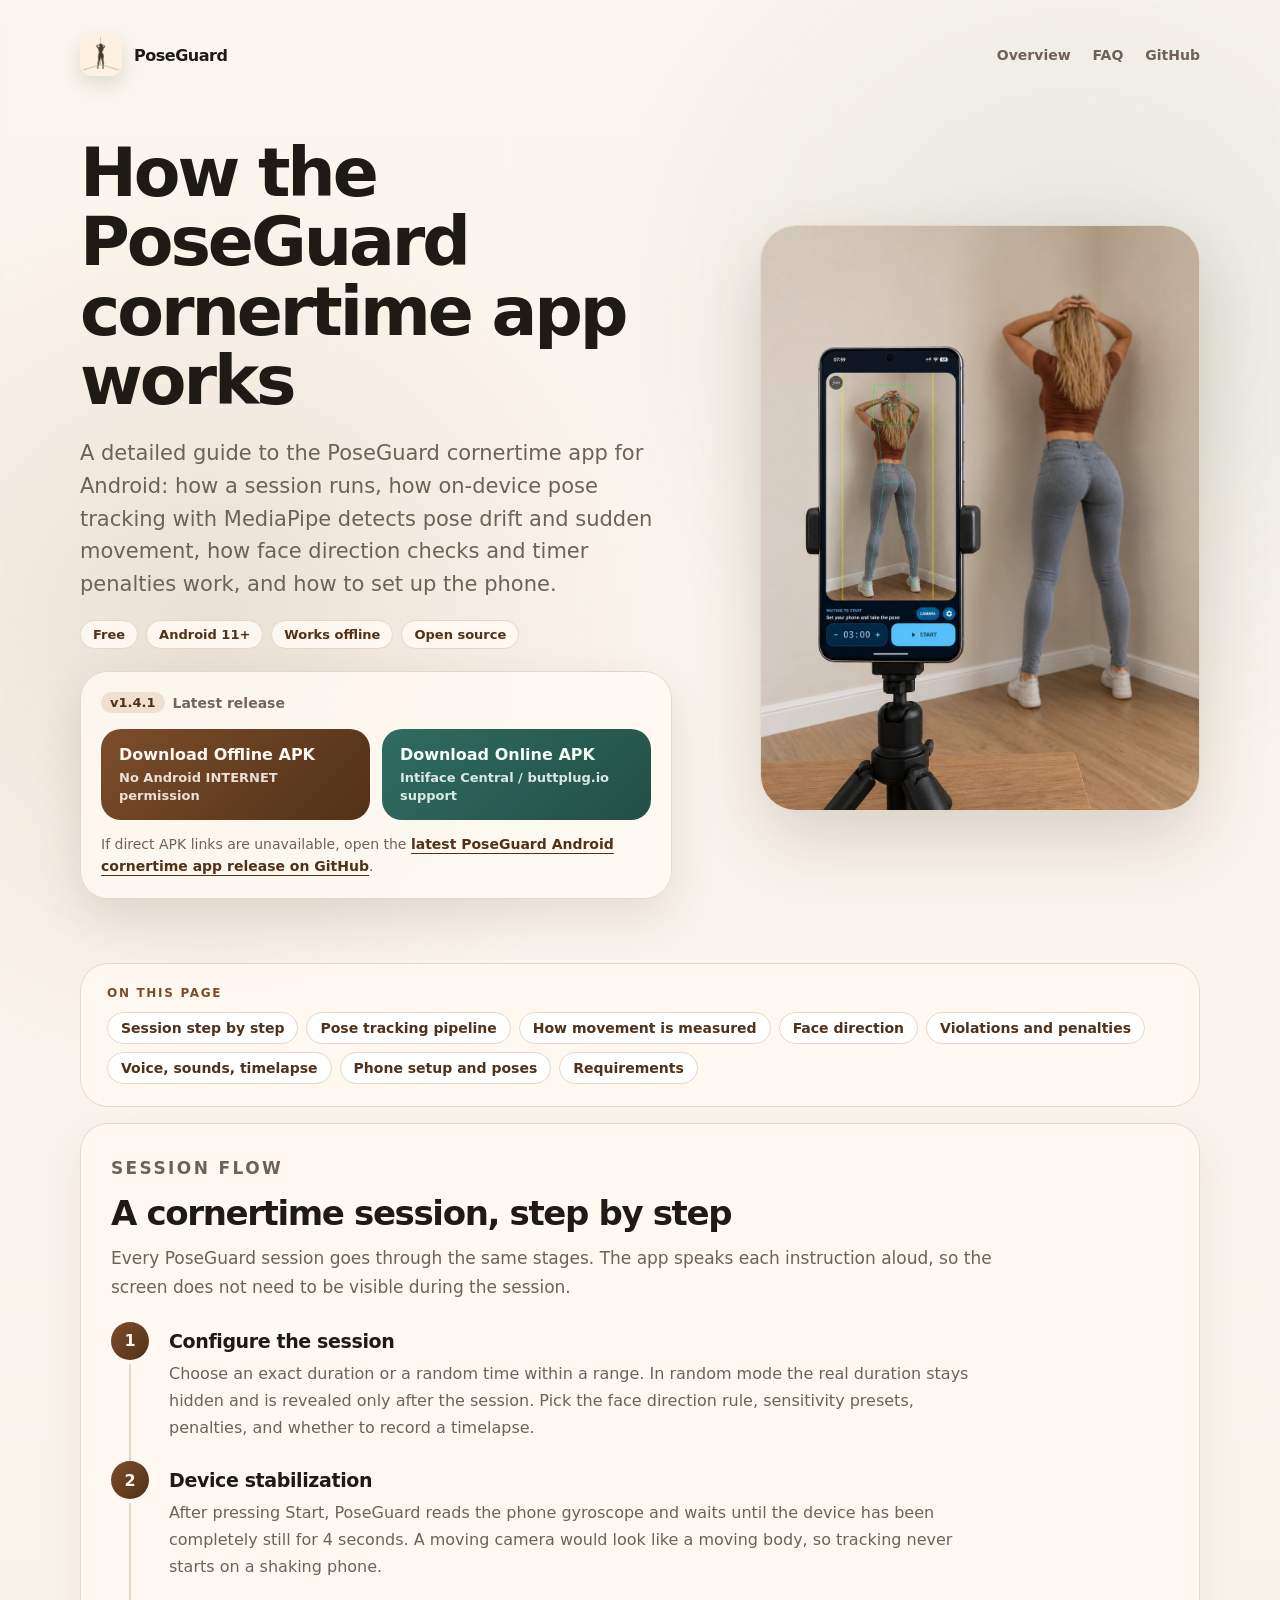
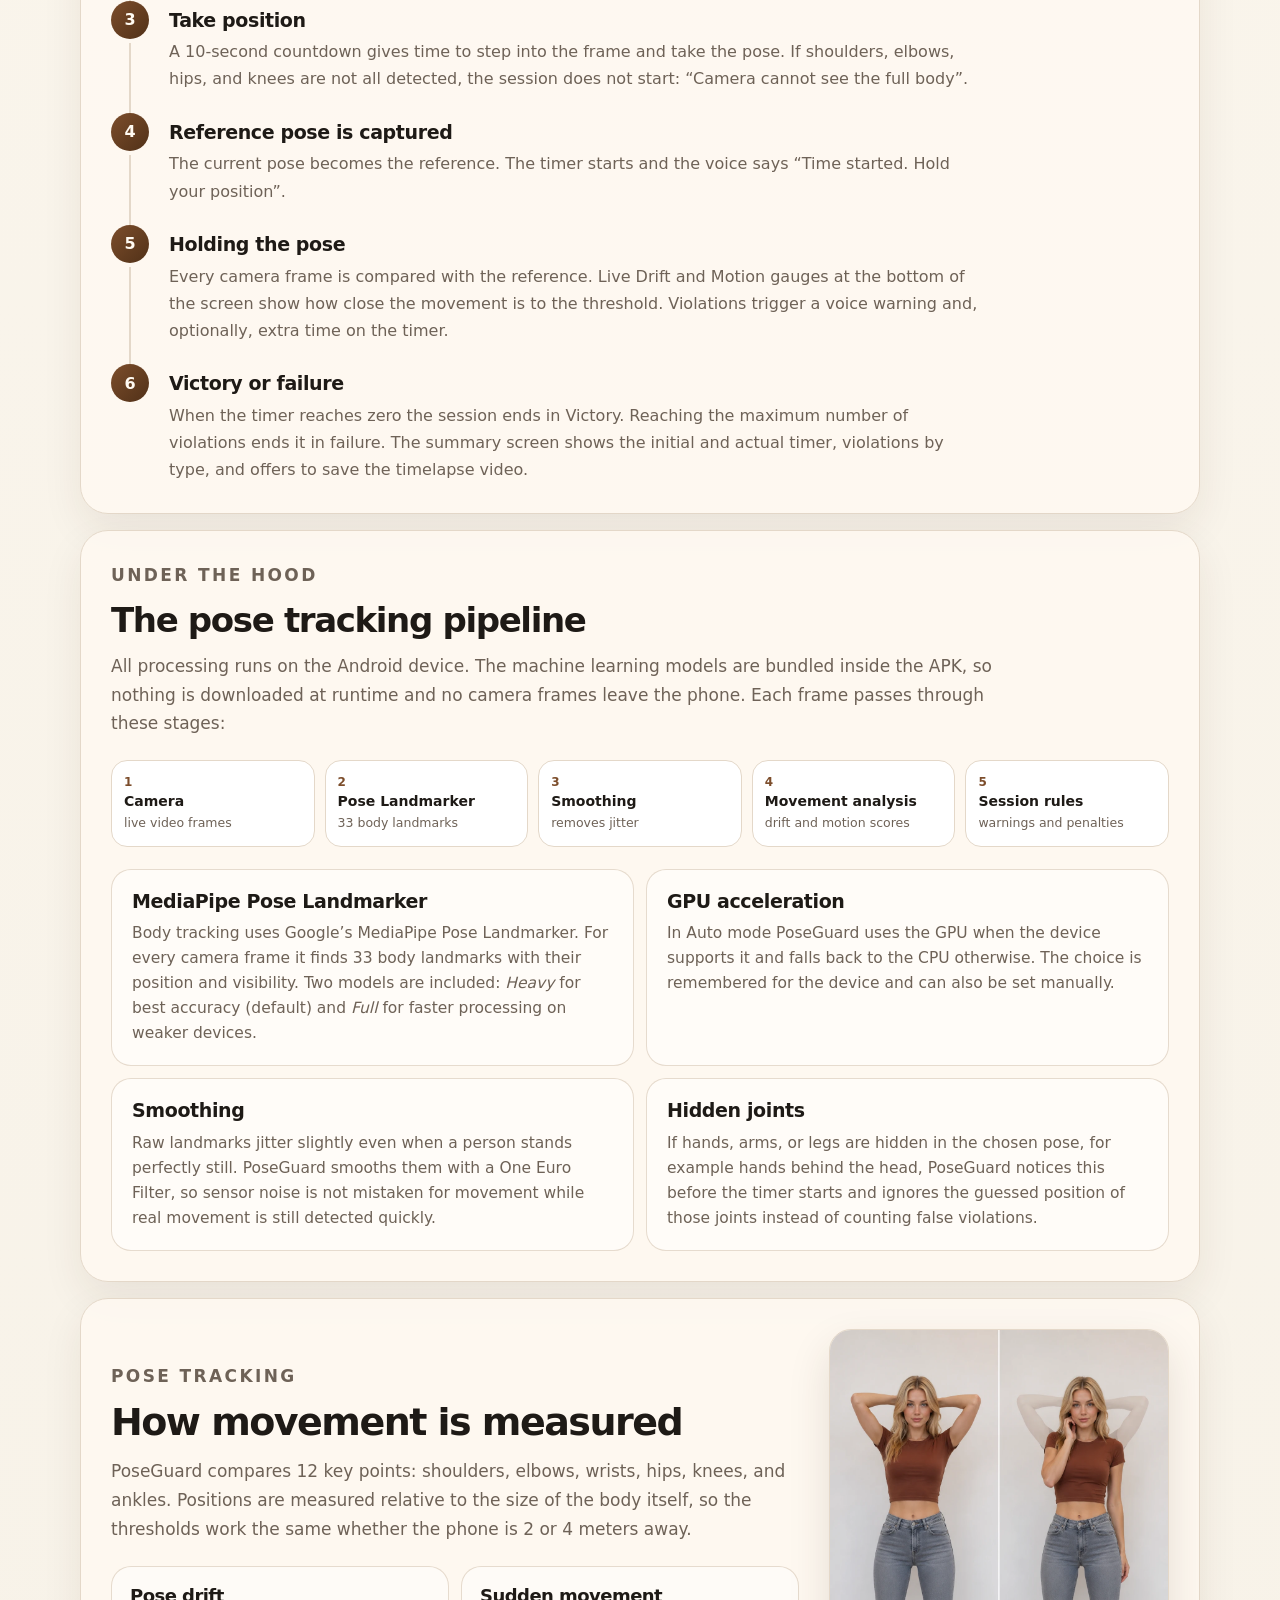
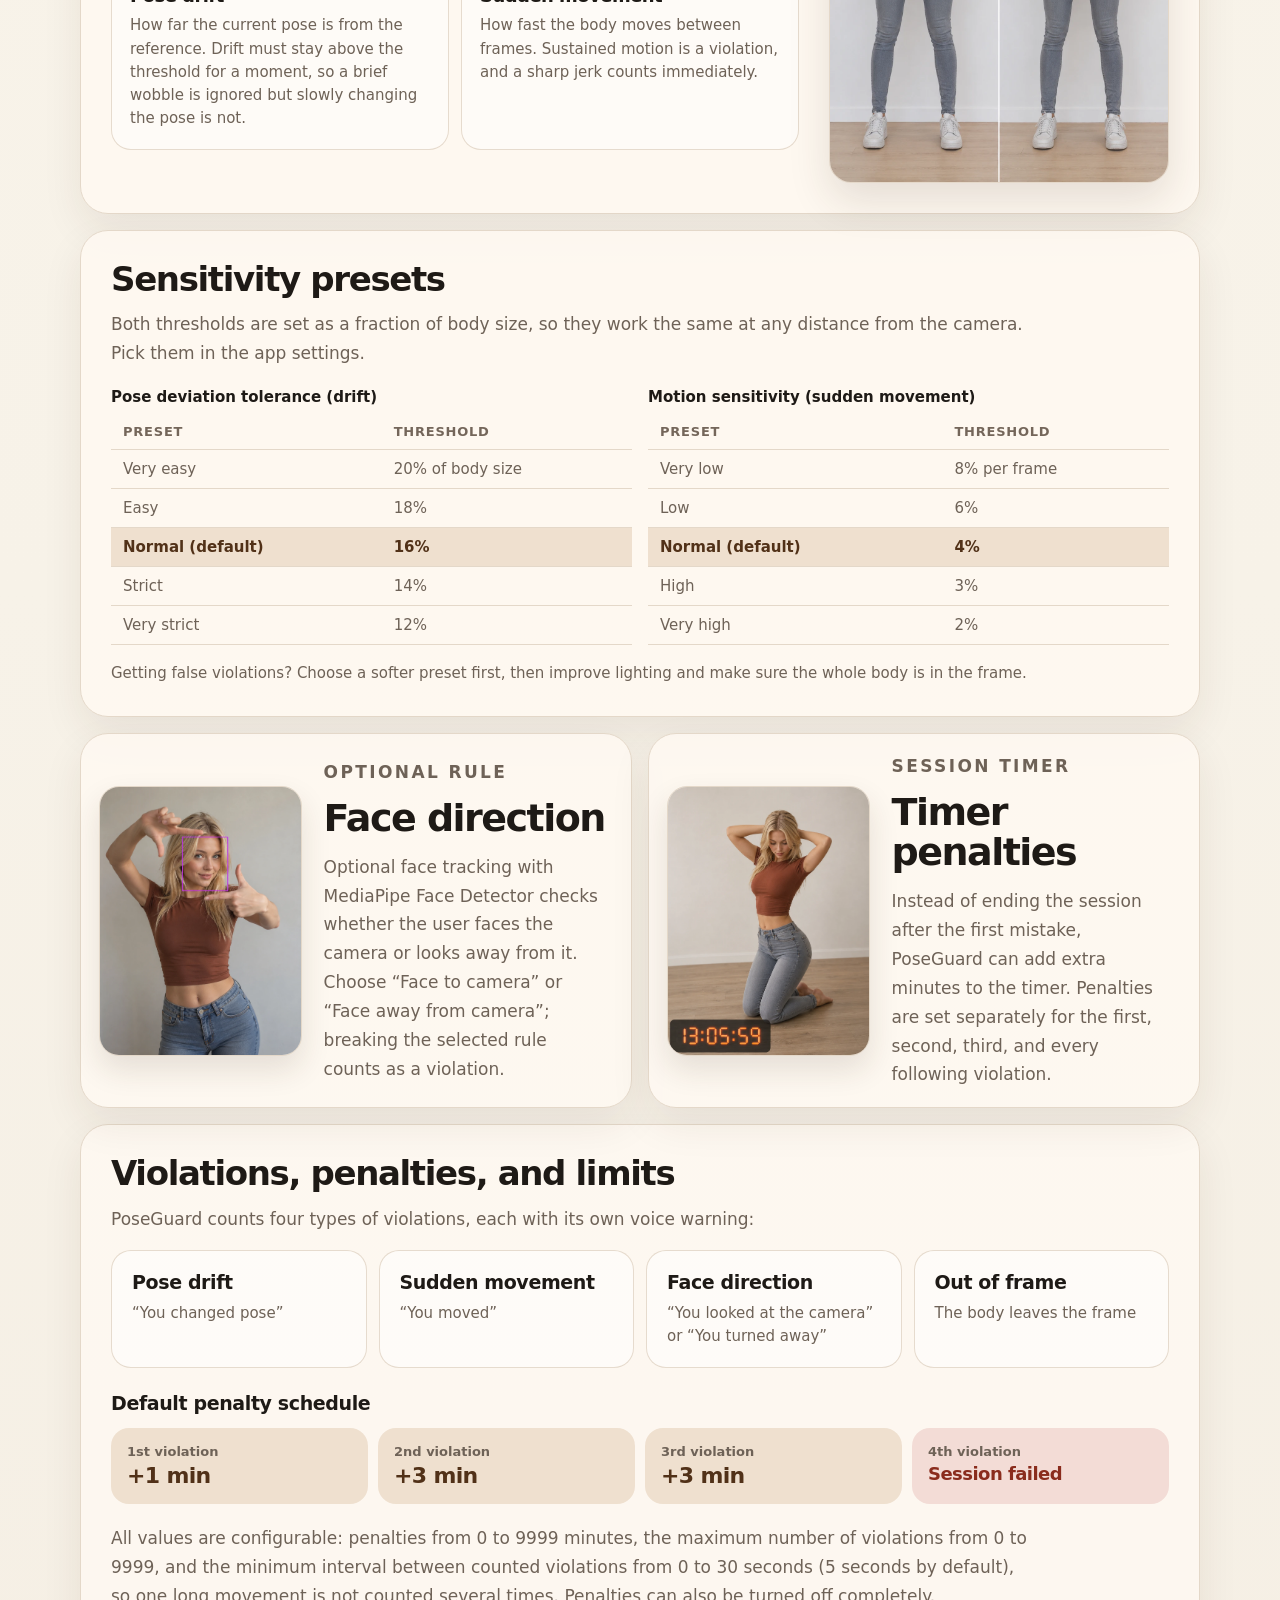
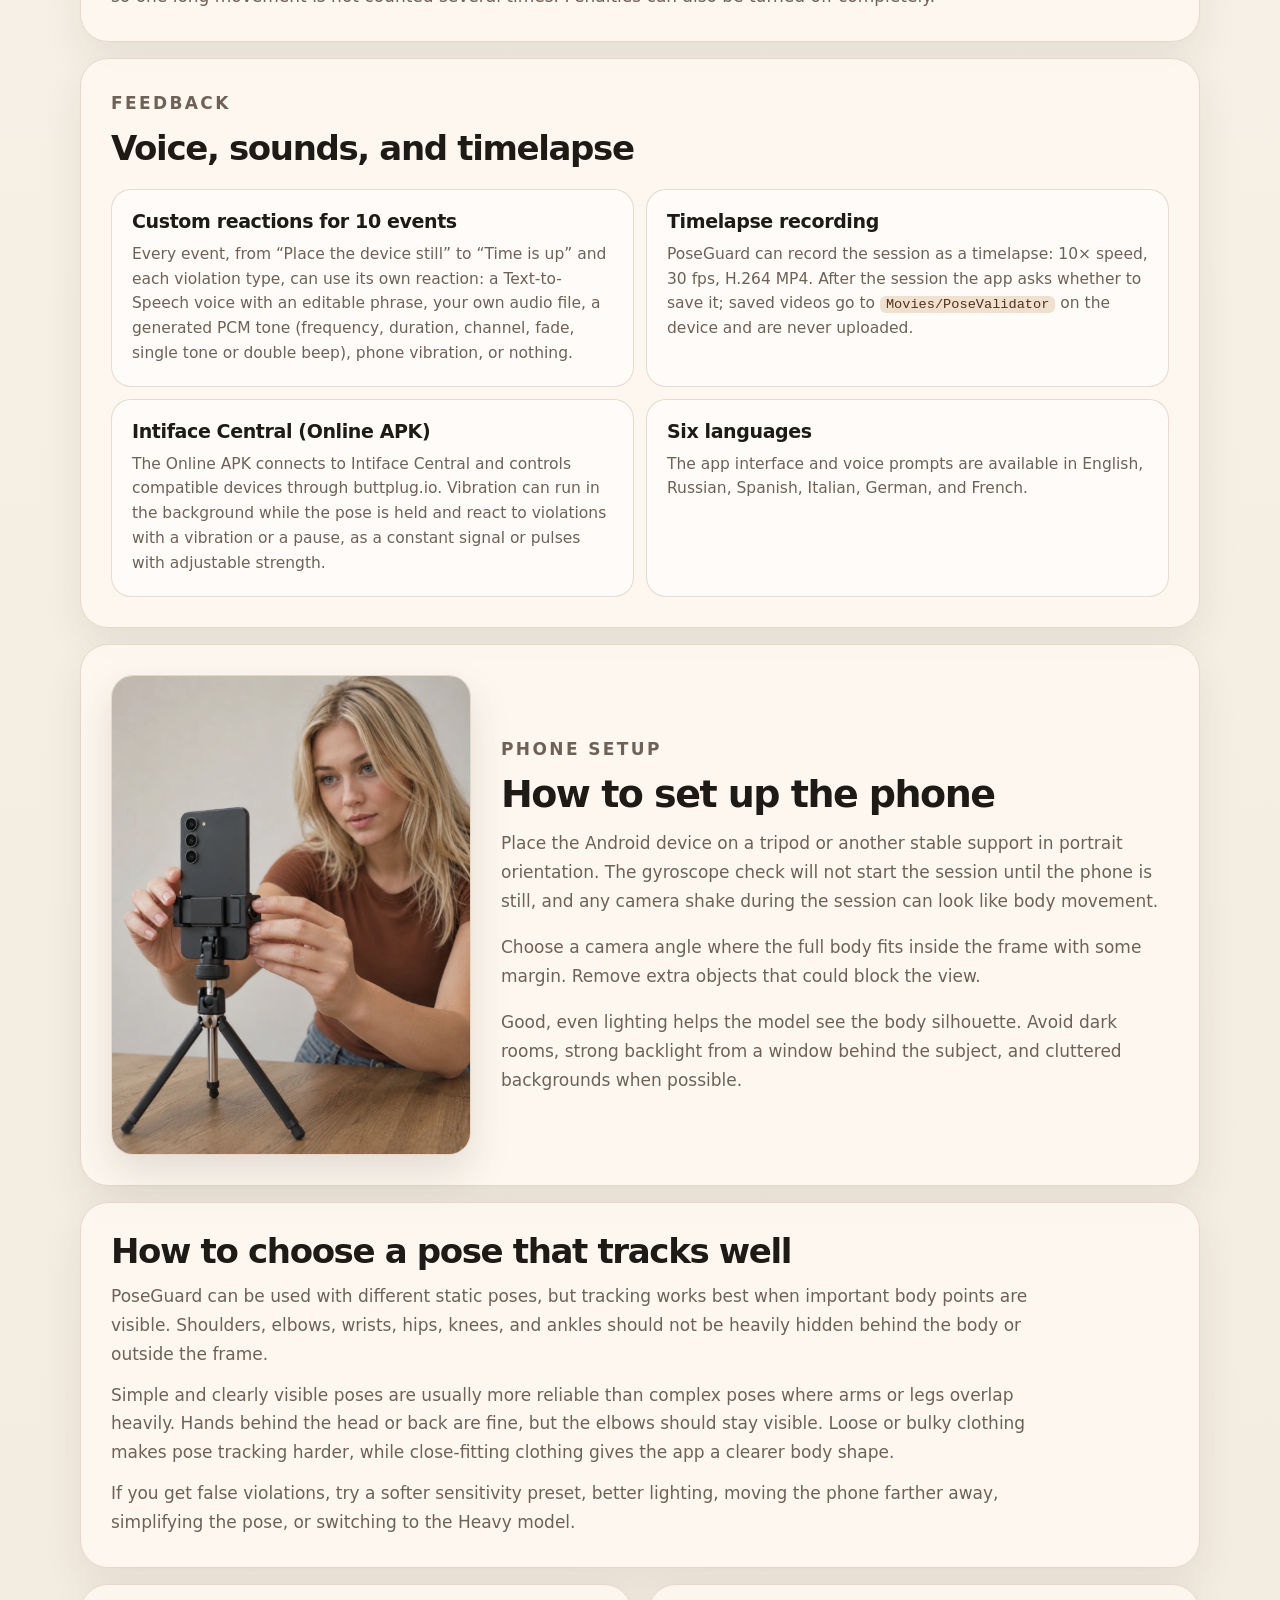
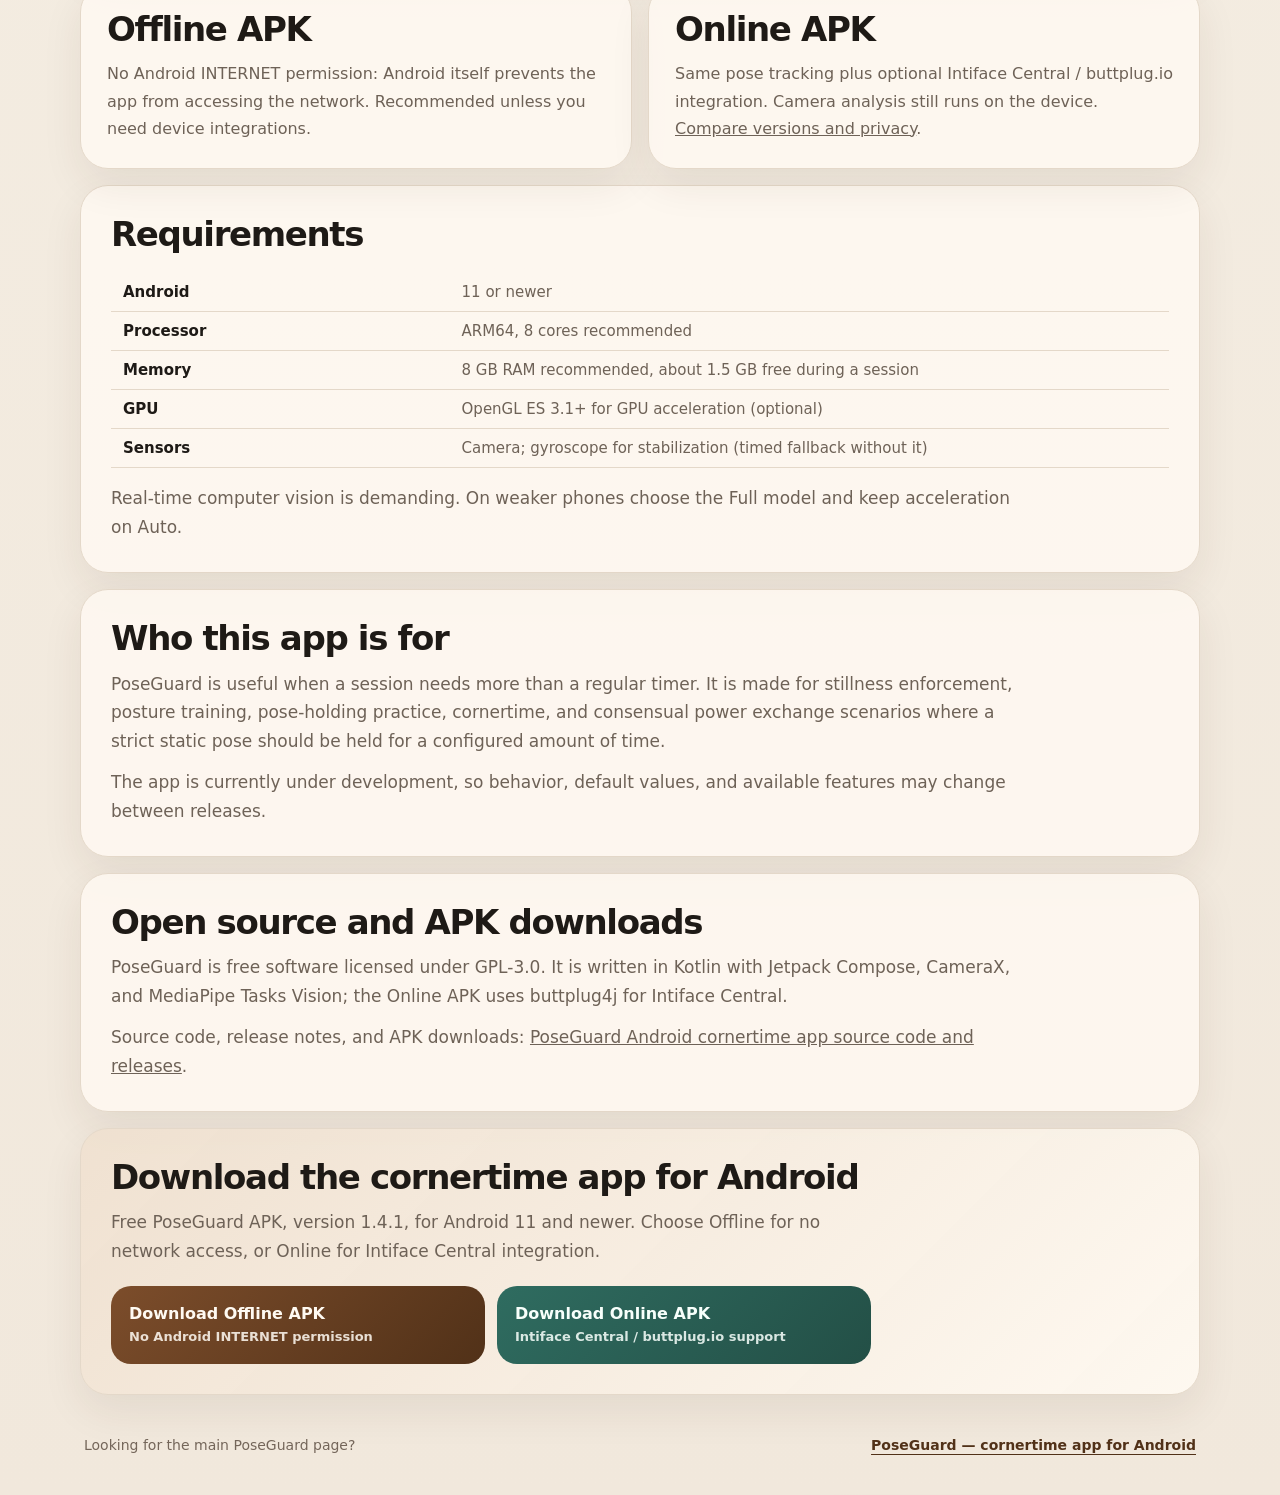
==== commit ab7152a5: "Trim low-level implementation details from How it works page Drop internal tracking workarounds (lef" ====
--- a/cornertime-app/index.html
+++ b/cornertime-app/index.html
@@ -8,7 +8,7 @@
   <title>How the PoseGuard Cornertime App Works — Pose Tracking Explained</title>
   <meta
     name="description"
-    content="How the PoseGuard cornertime app for Android detects movement: MediaPipe Pose Landmarker, One Euro smoothing, pose drift and sudden motion thresholds, face direction checks, timer penalties, and session flow."
+    content="How the PoseGuard cornertime app for Android detects movement: MediaPipe Pose Landmarker, pose drift and sudden motion thresholds, face direction checks, timer penalties, and session flow."
   />
   <meta name="robots" content="index,follow" />
   <link rel="canonical" href="https://poseguard-cornertime.github.io/cornertime-app/" />
@@ -217,7 +217,6 @@
         <h3>Take position</h3>
         <p>
           A 10-second countdown gives time to step into the frame and take the pose.
-          During the last 2 seconds the app calibrates which joints are clearly visible.
           If shoulders, elbows, hips, and knees are not all detected, the session does not
           start: “Camera cannot see the full body”.
         </p>
@@ -258,12 +257,10 @@
     </p>
 
     <ol class="pipeline" aria-label="Processing stages">
-      <li><strong>CameraX</strong><span>1280×720 frames, only the newest kept</span></li>
+      <li><strong>Camera</strong><span>live video frames</span></li>
       <li><strong>Pose Landmarker</strong><span>33 body landmarks</span></li>
-      <li><strong>Identity check</strong><span>fixes left/right swaps</span></li>
-      <li><strong>One Euro Filter</strong><span>removes jitter</span></li>
-      <li><strong>Occlusion guard</strong><span>handles hidden joints</span></li>
-      <li><strong>Movement tracker</strong><span>drift and motion scores</span></li>
+      <li><strong>Smoothing</strong><span>removes jitter</span></li>
+      <li><strong>Movement analysis</strong><span>drift and motion scores</span></li>
       <li><strong>Session rules</strong><span>warnings and penalties</span></li>
     </ol>
 
@@ -271,69 +268,36 @@
       <article>
         <h3>MediaPipe Pose Landmarker</h3>
         <p>
-          Body tracking uses Google’s MediaPipe Pose Landmarker in live-stream mode. For each
-          frame it returns 33 landmarks with x, y, z coordinates plus visibility and
-          presence scores. PoseGuard tracks one person and requires 70% detection and
-          presence confidence and 75% tracking confidence.
-        </p>
-        <p>
-          Two models are included: <em>Heavy</em> for best accuracy (default) and
-          <em>Full</em> for faster processing on weaker devices.
-        </p>
-      </article>
-
-      <article>
-        <h3>GPU acceleration with CPU fallback</h3>
-        <p>
-          In Auto mode tracking starts on the CPU immediately, then the GPU delegate is
-          initialized in the background and takes over once it is ready. If the GPU fails
-          or does not initialize within 15 seconds, PoseGuard stays on the CPU and remembers
-          the result for this device. GPU or CPU can also be selected manually.
-        </p>
-      </article>
-
-      <article>
-        <h3>Left/right identity stabilization</h3>
-        <p>
-          Pose models sometimes swap the left and right sides of the body, especially when the
-          person faces away from the camera, which is common in cornertime. PoseGuard compares
-          every new pose in both the direct and the mirrored form against the previous stable
-          pose and keeps the closer one. Frames with impossible torso proportions are rejected
-          as outliers.
-        </p>
-      </article>
-
-      <article>
-        <h3>One Euro Filter smoothing</h3>
-        <p>
-          Raw landmarks jitter slightly even when a person stands perfectly still. Each landmark
-          is smoothed with a One Euro Filter: an adaptive low-pass filter that smooths heavily
-          when the body is still and reacts quickly when it really moves. Without it, sensor
-          noise would look like movement.
-        </p>
-      </article>
-
-      <article>
-        <h3>Occlusion guard</h3>
-        <p>
-          Hands behind the back or the head, or legs hidden behind each other, are hard for any
-          pose model. During the last 2 seconds of the countdown PoseGuard measures visibility
-          and jitter of elbows, wrists, knees, and ankles. Joints that are hidden or unstable are
-          frozen at their position relative to the body, so a guessed position cannot cause
-          false violations.
-        </p>
-        <p>
-          If a frozen joint becomes clearly visible for 5 frames in a row, tracking hands over
-          to it smoothly over 8 frames.
-        </p>
-      </article>
-
-      <article>
-        <h3>Short dropout protection</h3>
-        <p>
-          If the detector briefly loses the body for up to 5 frames (180 ms), the last valid pose
-          is held instead of reporting a disappearance. Longer gaps reset the filters so stale
-          data is never compared with the reference.
+          Body tracking uses Google’s MediaPipe Pose Landmarker. For every camera frame it
+          finds 33 body landmarks with their position and visibility. Two models are included:
+          <em>Heavy</em> for best accuracy (default) and <em>Full</em> for faster processing on
+          weaker devices.
+        </p>
+      </article>
+
+      <article>
+        <h3>GPU acceleration</h3>
+        <p>
+          In Auto mode PoseGuard uses the GPU when the device supports it and falls back to the
+          CPU otherwise. The choice is remembered for the device and can also be set manually.
+        </p>
+      </article>
+
+      <article>
+        <h3>Smoothing</h3>
+        <p>
+          Raw landmarks jitter slightly even when a person stands perfectly still. PoseGuard
+          smooths them with a One Euro Filter, so sensor noise is not mistaken for movement
+          while real movement is still detected quickly.
+        </p>
+      </article>
+
+      <article>
+        <h3>Hidden joints</h3>
+        <p>
+          If hands, arms, or legs are hidden in the chosen pose, for example hands behind the
+          head, PoseGuard notices this before the timer starts and ignores the guessed position
+          of those joints instead of counting false violations.
         </p>
       </article>
     </div>
@@ -347,26 +311,24 @@
 
       <p>
         PoseGuard compares 12 key points: shoulders, elbows, wrists, hips, knees, and ankles.
-        Coordinates are centered on the hips and divided by the body size (the largest of
-        shoulder width, hip width, and torso length). Because of this normalization the
-        thresholds work the same whether the phone is 2 or 4 meters away.
+        Positions are measured relative to the size of the body itself, so the thresholds
+        work the same whether the phone is 2 or 4 meters away.
       </p>
 
       <div class="mini-checks">
         <article>
           <h3>Pose drift</h3>
           <p>
-            Distance between the current pose and the reference. A violation is counted only
-            if drift stays above the threshold for about 1.5 seconds, so a brief wobble is
-            ignored but slowly changing the pose is not.
+            How far the current pose is from the reference. Drift must stay above the threshold
+            for a moment, so a brief wobble is ignored but slowly changing the pose is not.
           </p>
         </article>
 
         <article>
           <h3>Sudden movement</h3>
           <p>
-            Change between consecutive frames. Motion above the threshold for 0.9 seconds is a
-            violation; a sharp spike of 2.5× the threshold counts immediately.
+            How fast the body moves between frames. Sustained motion is a violation, and a
+            sharp jerk counts immediately.
           </p>
         </article>
       </div>
@@ -387,9 +349,8 @@
   <section class="plain-section" aria-labelledby="presets-title">
     <h2 id="presets-title">Sensitivity presets</h2>
     <p>
-      Both thresholds are set as a fraction of body size. Wrists count at 70% weight in drift
-      by default, because hands move slightly more than the rest of the body even in a strict
-      pose. Small deadbands remove the remaining sensor noise before thresholds are checked.
+      Both thresholds are set as a fraction of body size, so they work the same at any
+      distance from the camera. Pick them in the app settings.
     </p>
 
     <div class="table-grid">
@@ -451,11 +412,9 @@
         <h2>Face direction</h2>
 
         <p>
-          PoseGuard crops the head area using the face landmarks from the pose and runs
-          MediaPipe Face Detector (BlazeFace short-range) on it. Choose “Face to camera” or
-          “Face away from camera”. Breaking the rule for 5 frames in a row counts as a
-          violation. If face detection stops working for 5 seconds, the session is stopped
-          without a penalty.
+          Optional face tracking with MediaPipe Face Detector checks whether the user faces
+          the camera or looks away from it. Choose “Face to camera” or “Face away from
+          camera”; breaking the selected rule counts as a violation.
         </p>
       </div>
     </article>
@@ -505,7 +464,7 @@
       </article>
       <article>
         <h3>Out of frame</h3>
-        <p>Key points missing for more than 1.5 seconds</p>
+        <p>The body leaves the frame</p>
       </article>
     </div>
 
@@ -552,8 +511,7 @@
       <article>
         <h3>Intiface Central (Online APK)</h3>
         <p>
-          The Online APK connects to Intiface Central over WebSocket
-          (<code>ws://127.0.0.1:12345</code> by default) and controls compatible devices
+          The Online APK connects to Intiface Central and controls compatible devices
           through buttplug.io. Vibration can run in the background while the pose is held and
           react to violations with a vibration or a pause, as a constant signal or pulses with
           adjustable strength.
@@ -616,8 +574,8 @@
 
     <p>
       Simple and clearly visible poses are usually more reliable than complex poses
-      where arms or legs overlap heavily. Hands behind the head or back are supported by the
-      occlusion guard, but the elbows should stay visible. Loose or bulky clothing makes pose
+      where arms or legs overlap heavily. Hands behind the head or back are fine, but the
+      elbows should stay visible. Loose or bulky clothing makes pose
       tracking harder, while close-fitting clothing gives the app a clearer body shape.
     </p>
 
--- a/styles.css
+++ b/styles.css
@@ -540,7 +540,7 @@
 
 .pipeline {
   display: grid;
-  grid-template-columns: repeat(7, minmax(0, 1fr));
+  grid-template-columns: repeat(5, minmax(0, 1fr));
   gap: 10px;
   margin: 22px 0 0;
   padding: 0;
@@ -925,7 +925,7 @@
     min-height: auto;
   }
   .pipeline {
-    grid-template-columns: repeat(4, minmax(0, 1fr));
+    grid-template-columns: repeat(3, minmax(0, 1fr));
   }
 
   .rule-grid {
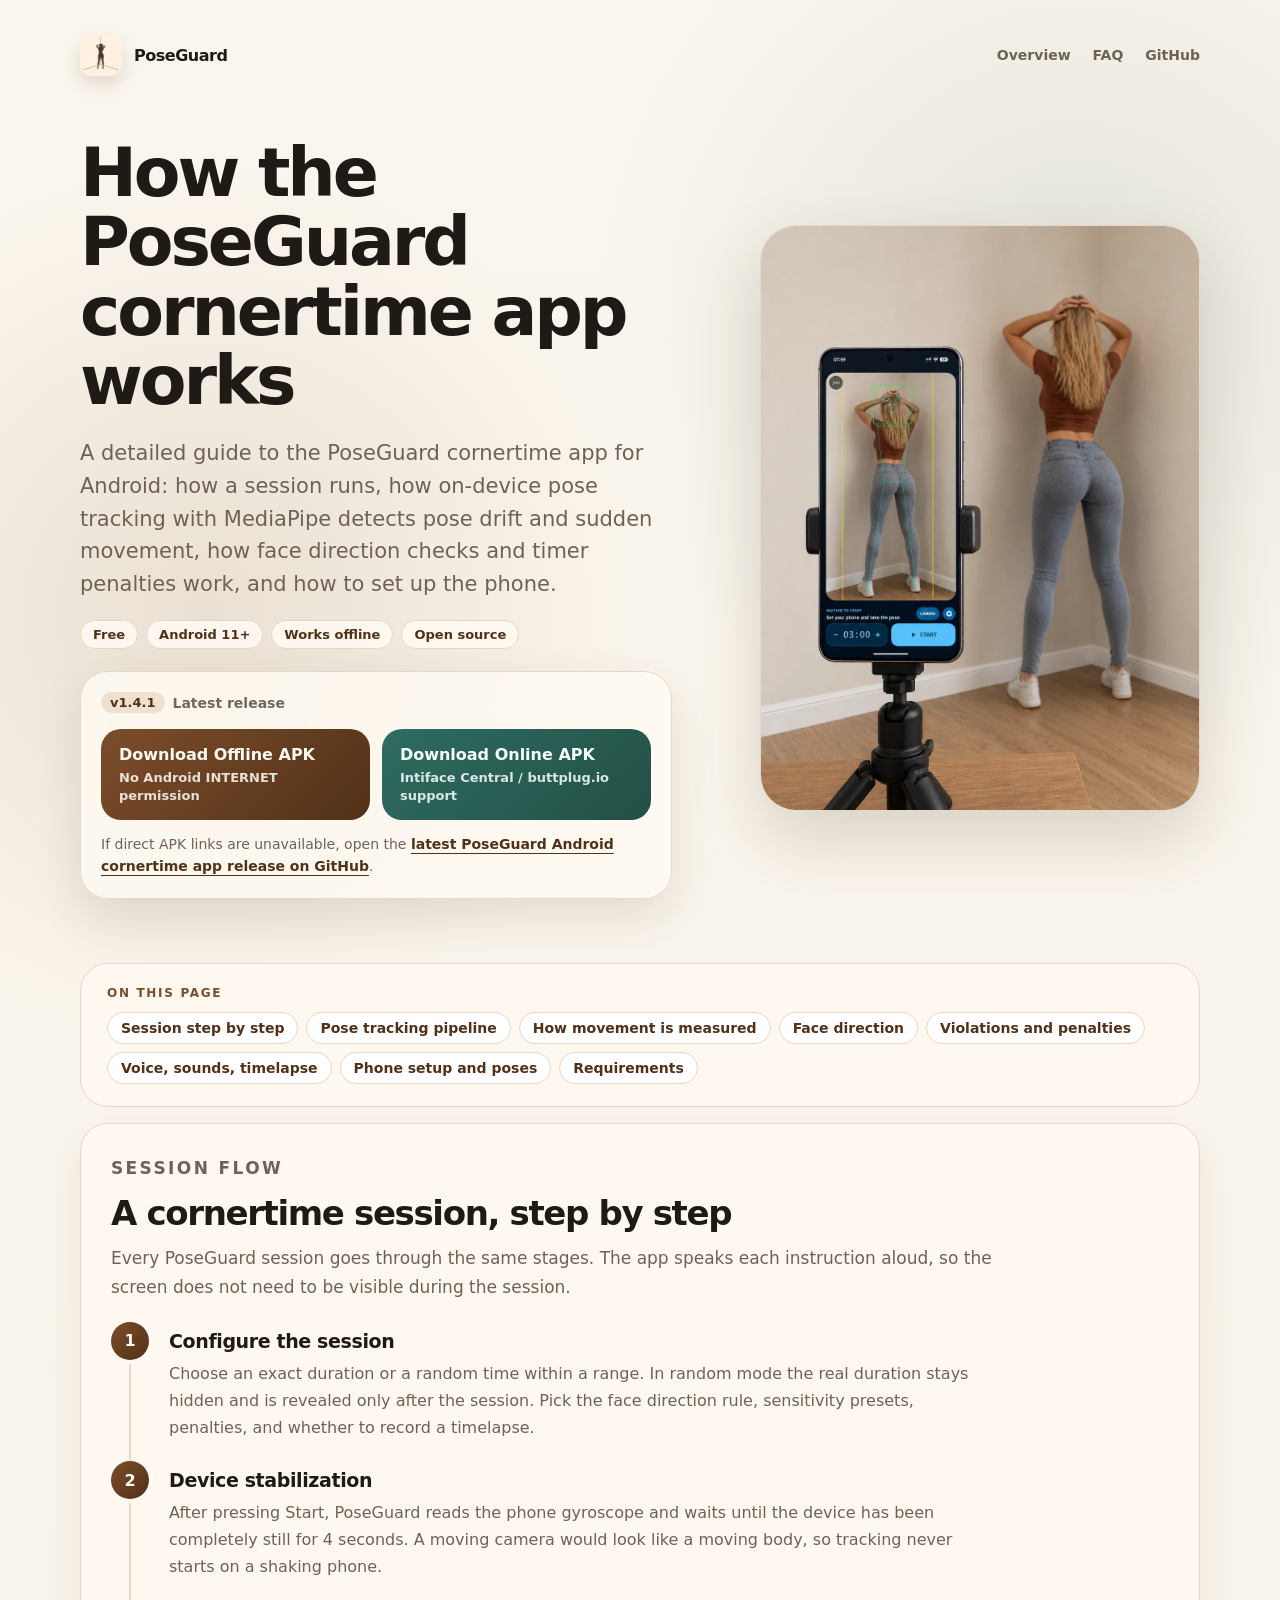
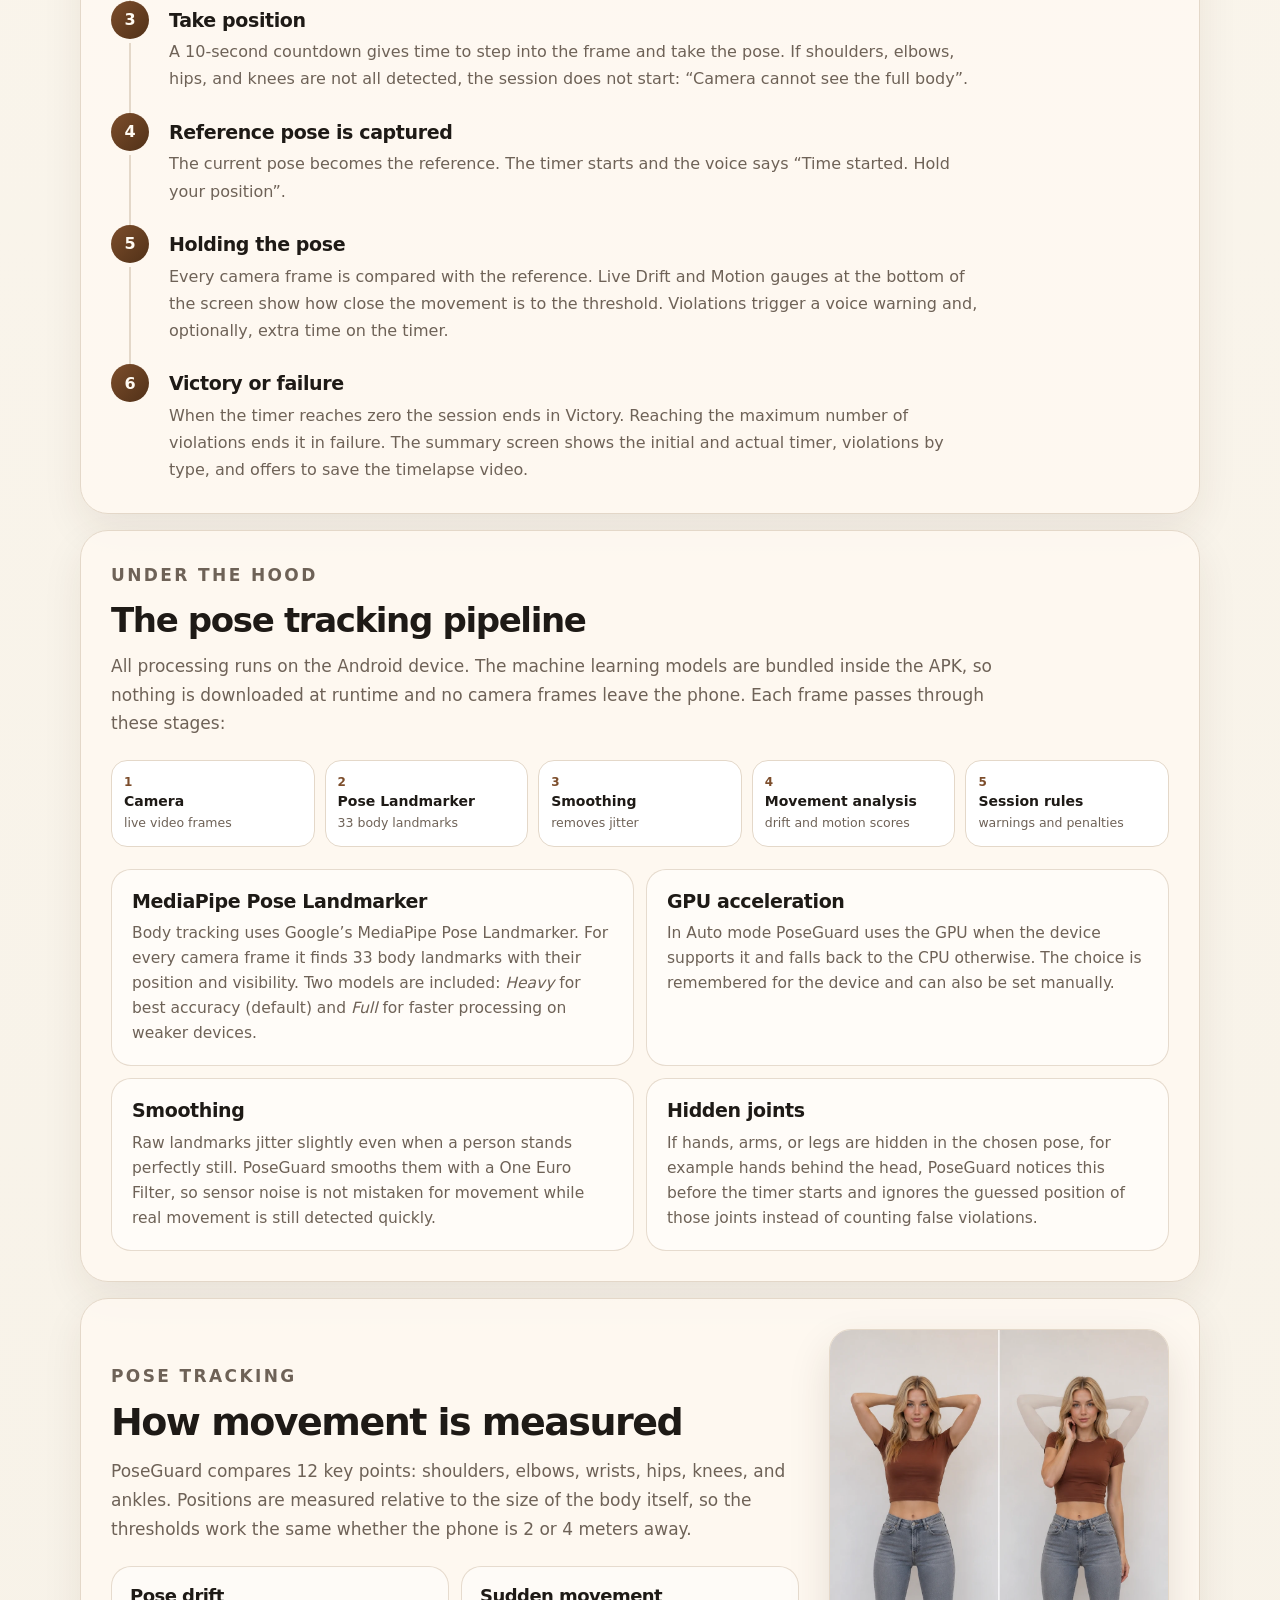
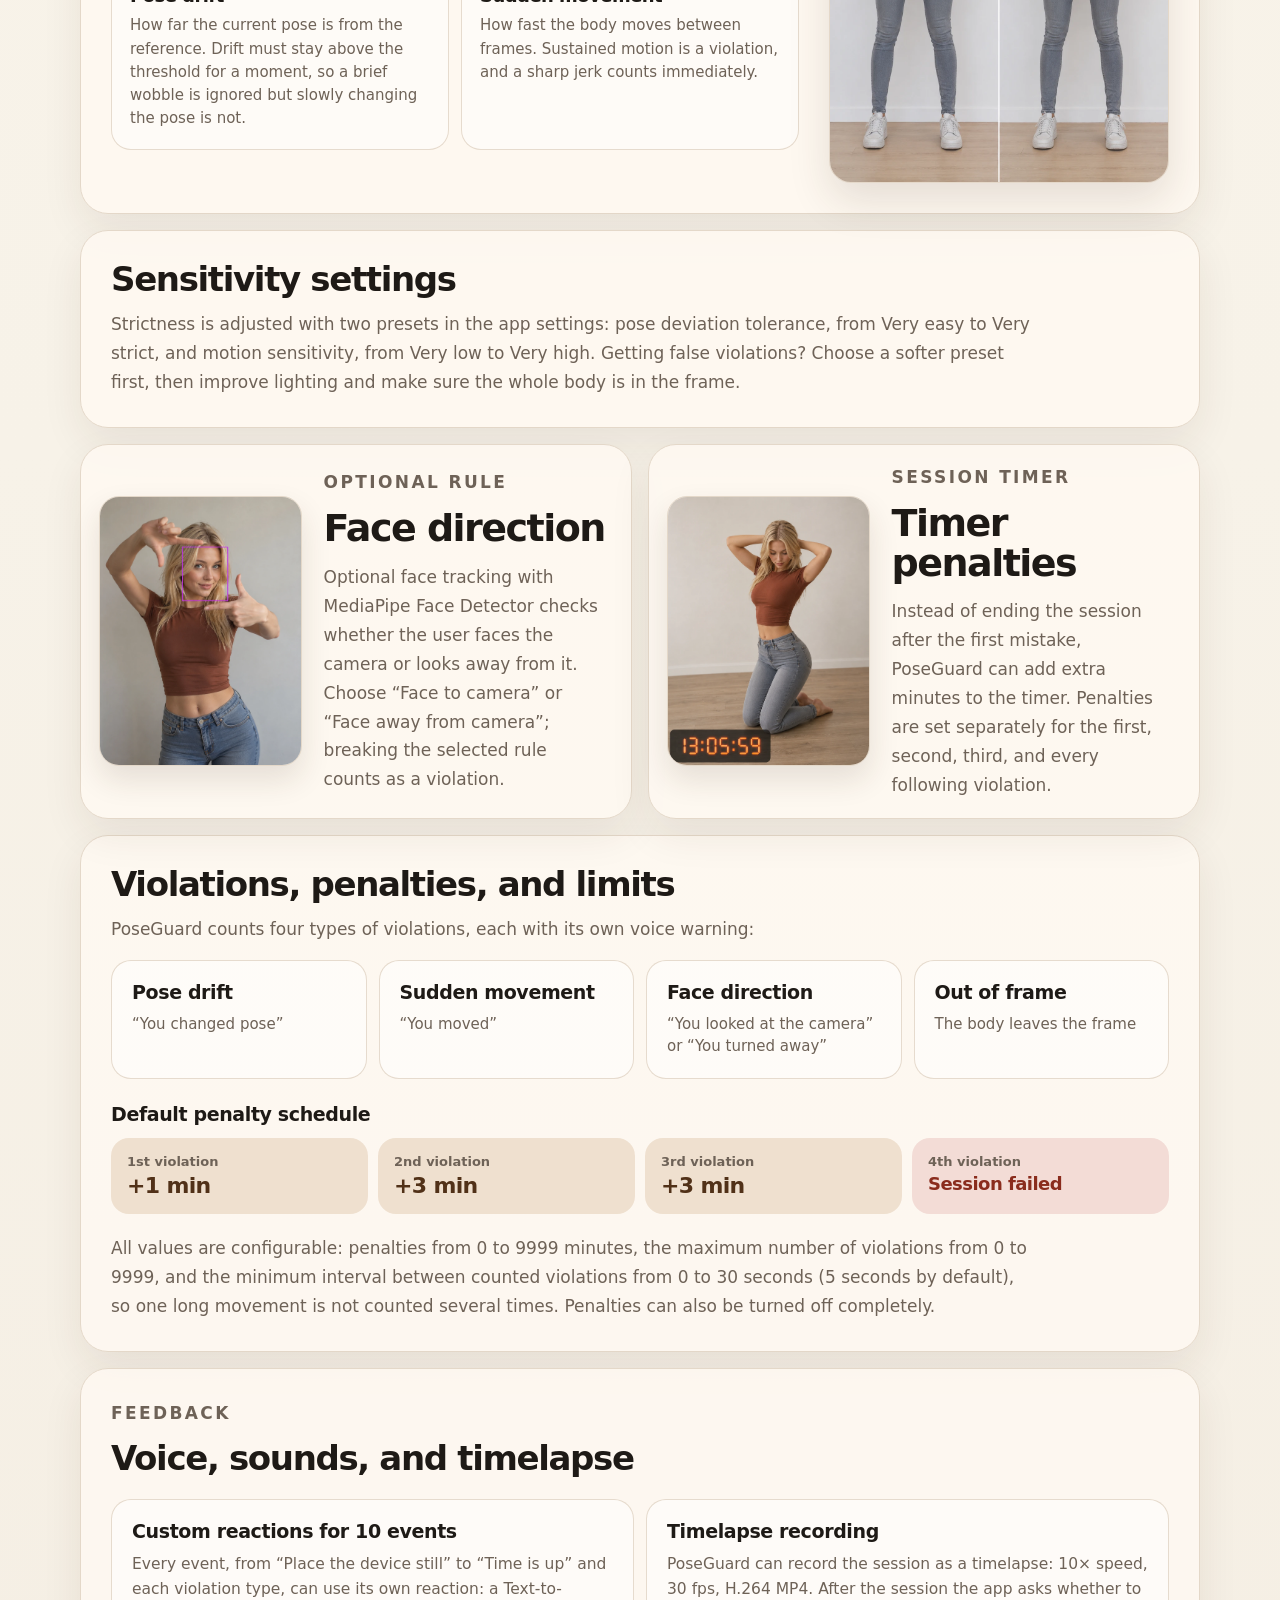
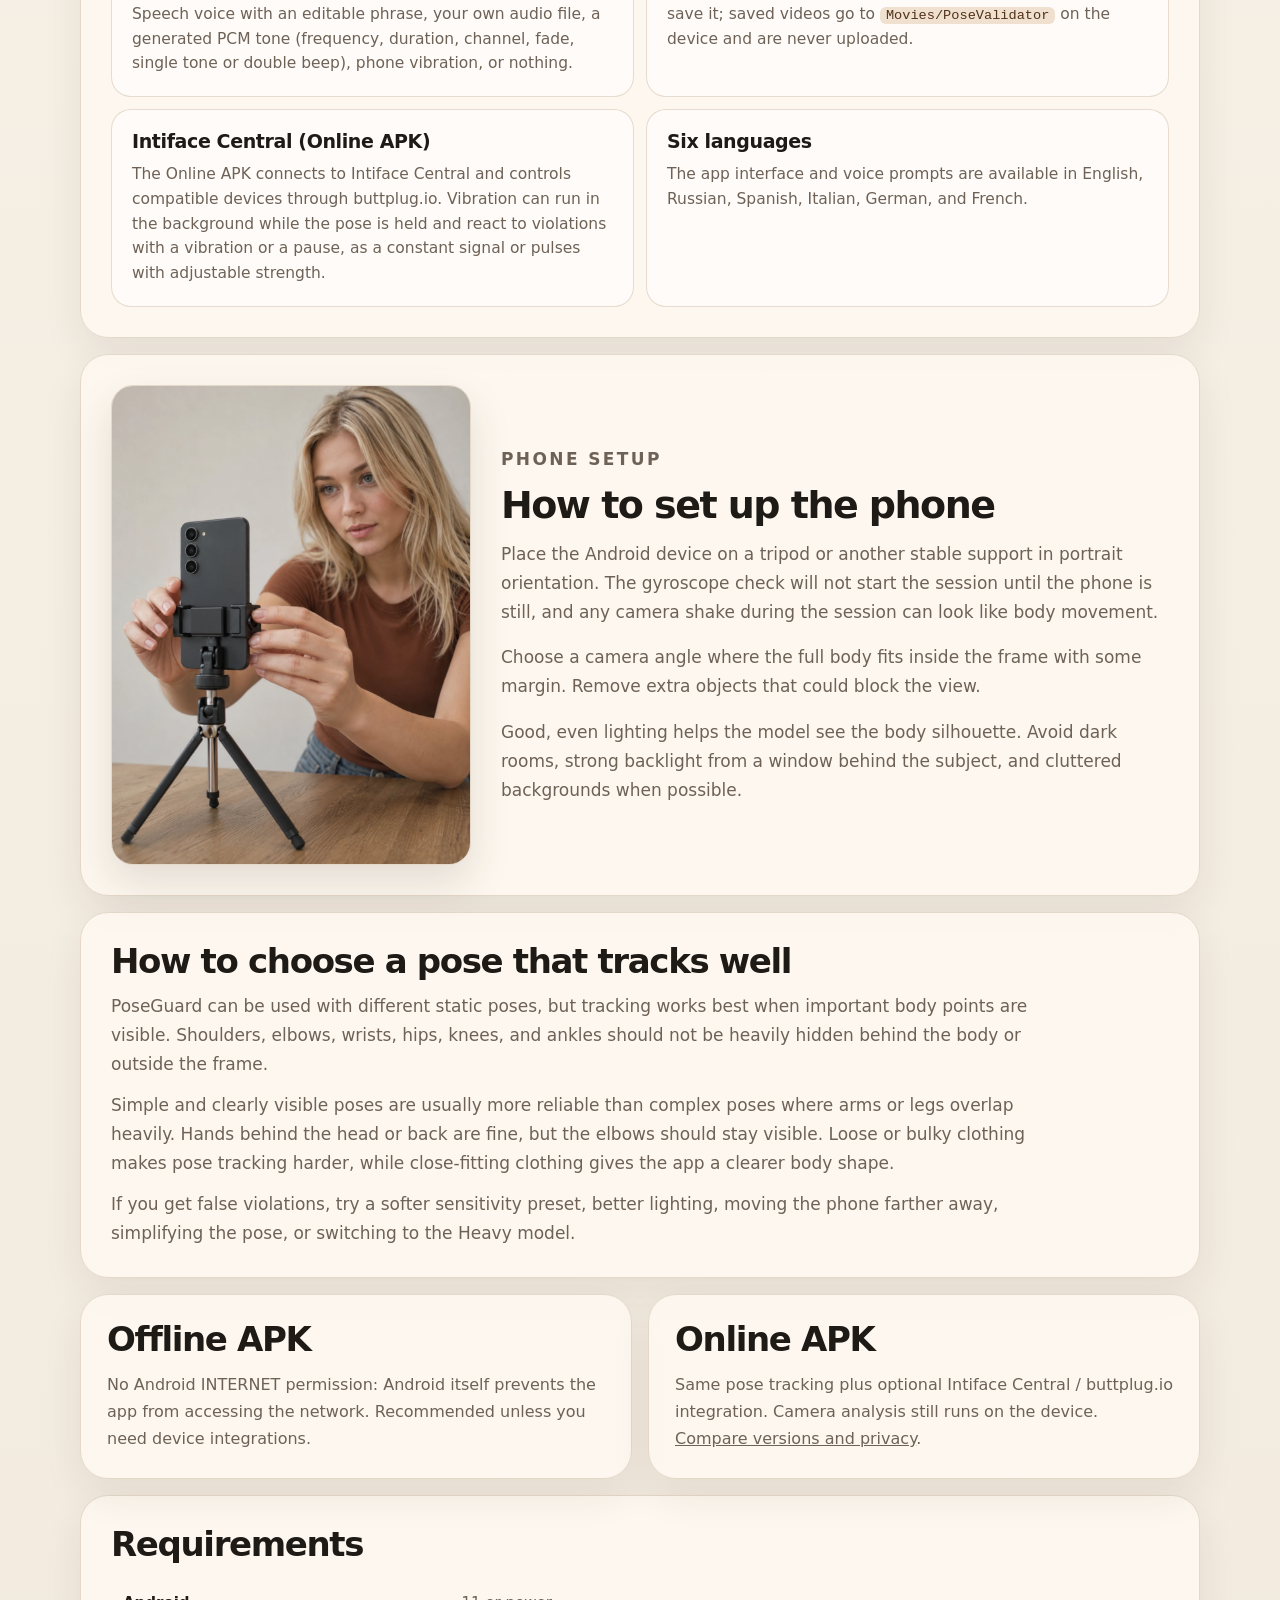
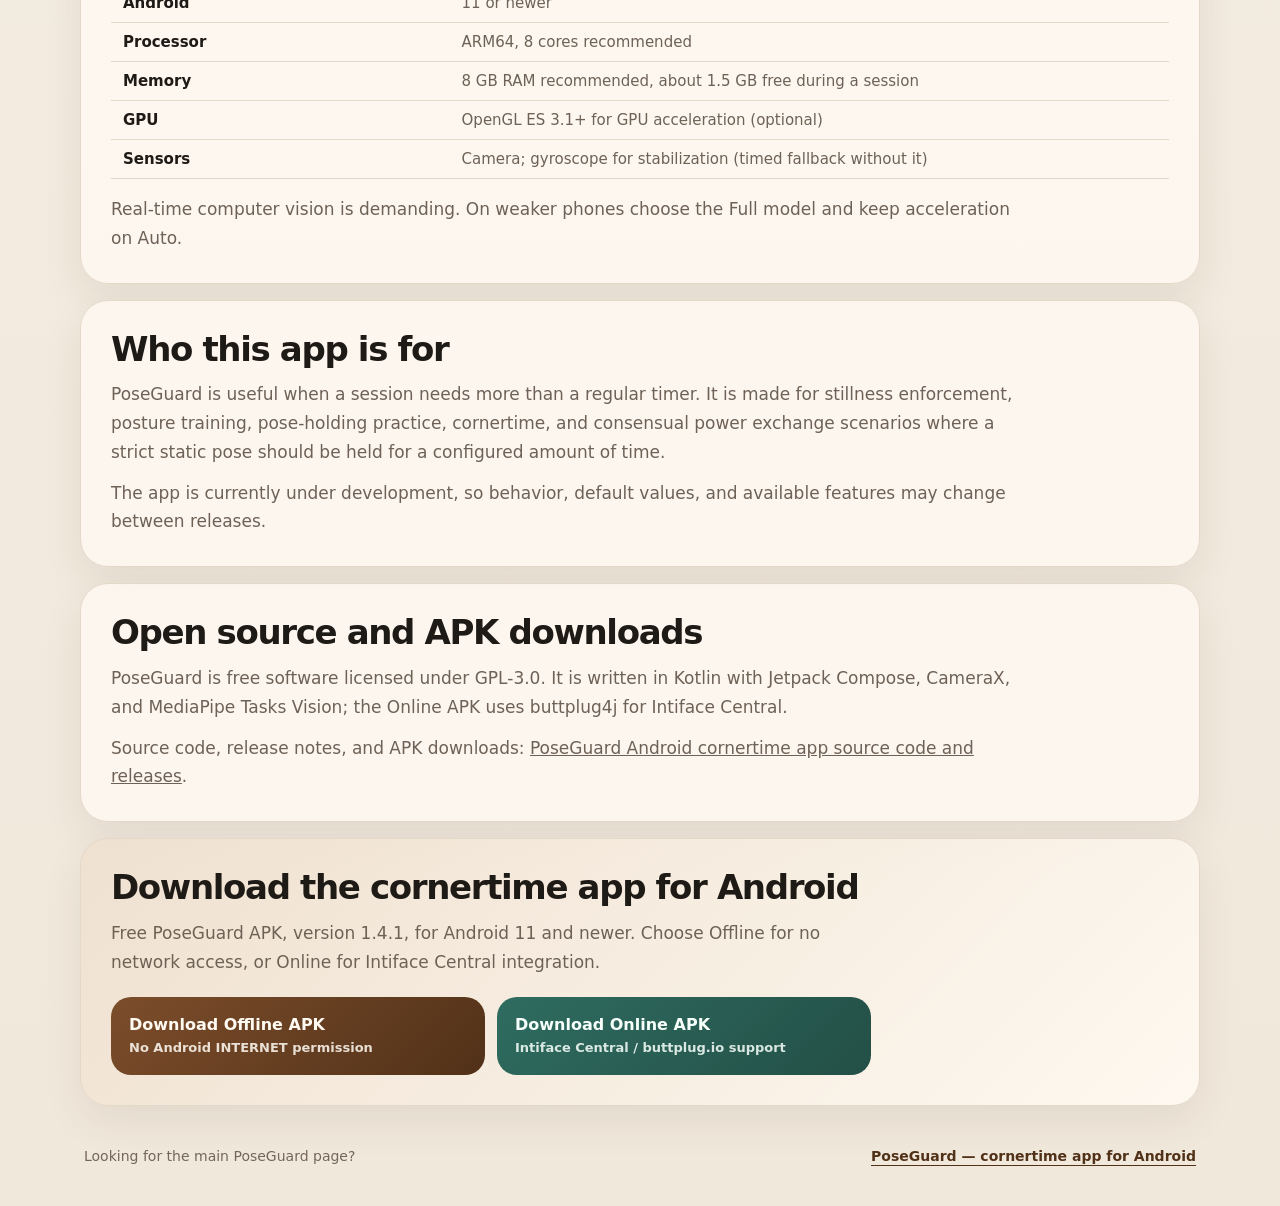
==== commit ecd7c038: "Replace sensitivity preset tables with a short summary Co-Authored-By: Claude Opus 5.5 <noreply@anth" ====
--- a/cornertime-app/index.html
+++ b/cornertime-app/index.html
@@ -347,47 +347,10 @@
   </section>
 
   <section class="plain-section" aria-labelledby="presets-title">
-    <h2 id="presets-title">Sensitivity presets</h2>
-    <p>
-      Both thresholds are set as a fraction of body size, so they work the same at any
-      distance from the camera. Pick them in the app settings.
-    </p>
-
-    <div class="table-grid">
-      <div class="table-wrap">
-        <table class="data-table">
-          <caption>Pose deviation tolerance (drift)</caption>
-          <thead>
-            <tr><th scope="col">Preset</th><th scope="col">Threshold</th></tr>
-          </thead>
-          <tbody>
-            <tr><td>Very easy</td><td>20% of body size</td></tr>
-            <tr><td>Easy</td><td>18%</td></tr>
-            <tr class="is-default"><td>Normal (default)</td><td>16%</td></tr>
-            <tr><td>Strict</td><td>14%</td></tr>
-            <tr><td>Very strict</td><td>12%</td></tr>
-          </tbody>
-        </table>
-      </div>
-
-      <div class="table-wrap">
-        <table class="data-table">
-          <caption>Motion sensitivity (sudden movement)</caption>
-          <thead>
-            <tr><th scope="col">Preset</th><th scope="col">Threshold</th></tr>
-          </thead>
-          <tbody>
-            <tr><td>Very low</td><td>8% per frame</td></tr>
-            <tr><td>Low</td><td>6%</td></tr>
-            <tr class="is-default"><td>Normal (default)</td><td>4%</td></tr>
-            <tr><td>High</td><td>3%</td></tr>
-            <tr><td>Very high</td><td>2%</td></tr>
-          </tbody>
-        </table>
-      </div>
-    </div>
-
-    <p class="table-note">
+    <h2 id="presets-title">Sensitivity settings</h2>
+    <p>
+      Strictness is adjusted with two presets in the app settings: pose deviation tolerance,
+      from Very easy to Very strict, and motion sensitivity, from Very low to Very high.
       Getting false violations? Choose a softer preset first, then improve lighting and make
       sure the whole body is in the frame.
     </p>
--- a/styles.css
+++ b/styles.css
@@ -603,13 +603,6 @@
   margin-bottom: 0;
 }
 
-.table-grid {
-  display: grid;
-  grid-template-columns: repeat(2, minmax(0, 1fr));
-  gap: 16px;
-  margin: 20px 0 16px;
-}
-
 .table-wrap {
   overflow-x: auto;
 }
@@ -618,13 +611,6 @@
   width: 100%;
   border-collapse: collapse;
   font-size: 15px;
-}
-
-.data-table caption {
-  margin-bottom: 8px;
-  color: var(--text);
-  font-weight: 800;
-  text-align: left;
 }
 
 .data-table th,
@@ -634,14 +620,6 @@
   text-align: left;
 }
 
-.data-table thead th {
-  color: var(--soft);
-  font-size: 13px;
-  font-weight: 800;
-  text-transform: uppercase;
-  letter-spacing: 0.06em;
-}
-
 .data-table td,
 .data-table tbody th {
   color: var(--muted);
@@ -653,19 +631,8 @@
   font-weight: 750;
 }
 
-.data-table tr.is-default td {
-  background: var(--accent-soft);
-  color: var(--accent-dark);
-  font-weight: 800;
-}
-
 .spec-table {
   margin: 8px 0 16px;
-}
-
-.plain-section .table-note {
-  margin: 0;
-  font-size: 15px;
 }
 
 .rule-grid {
@@ -1072,7 +1039,6 @@
   }
 
   .tech-grid,
-  .table-grid,
   .rule-grid {
     grid-template-columns: 1fr;
   }
